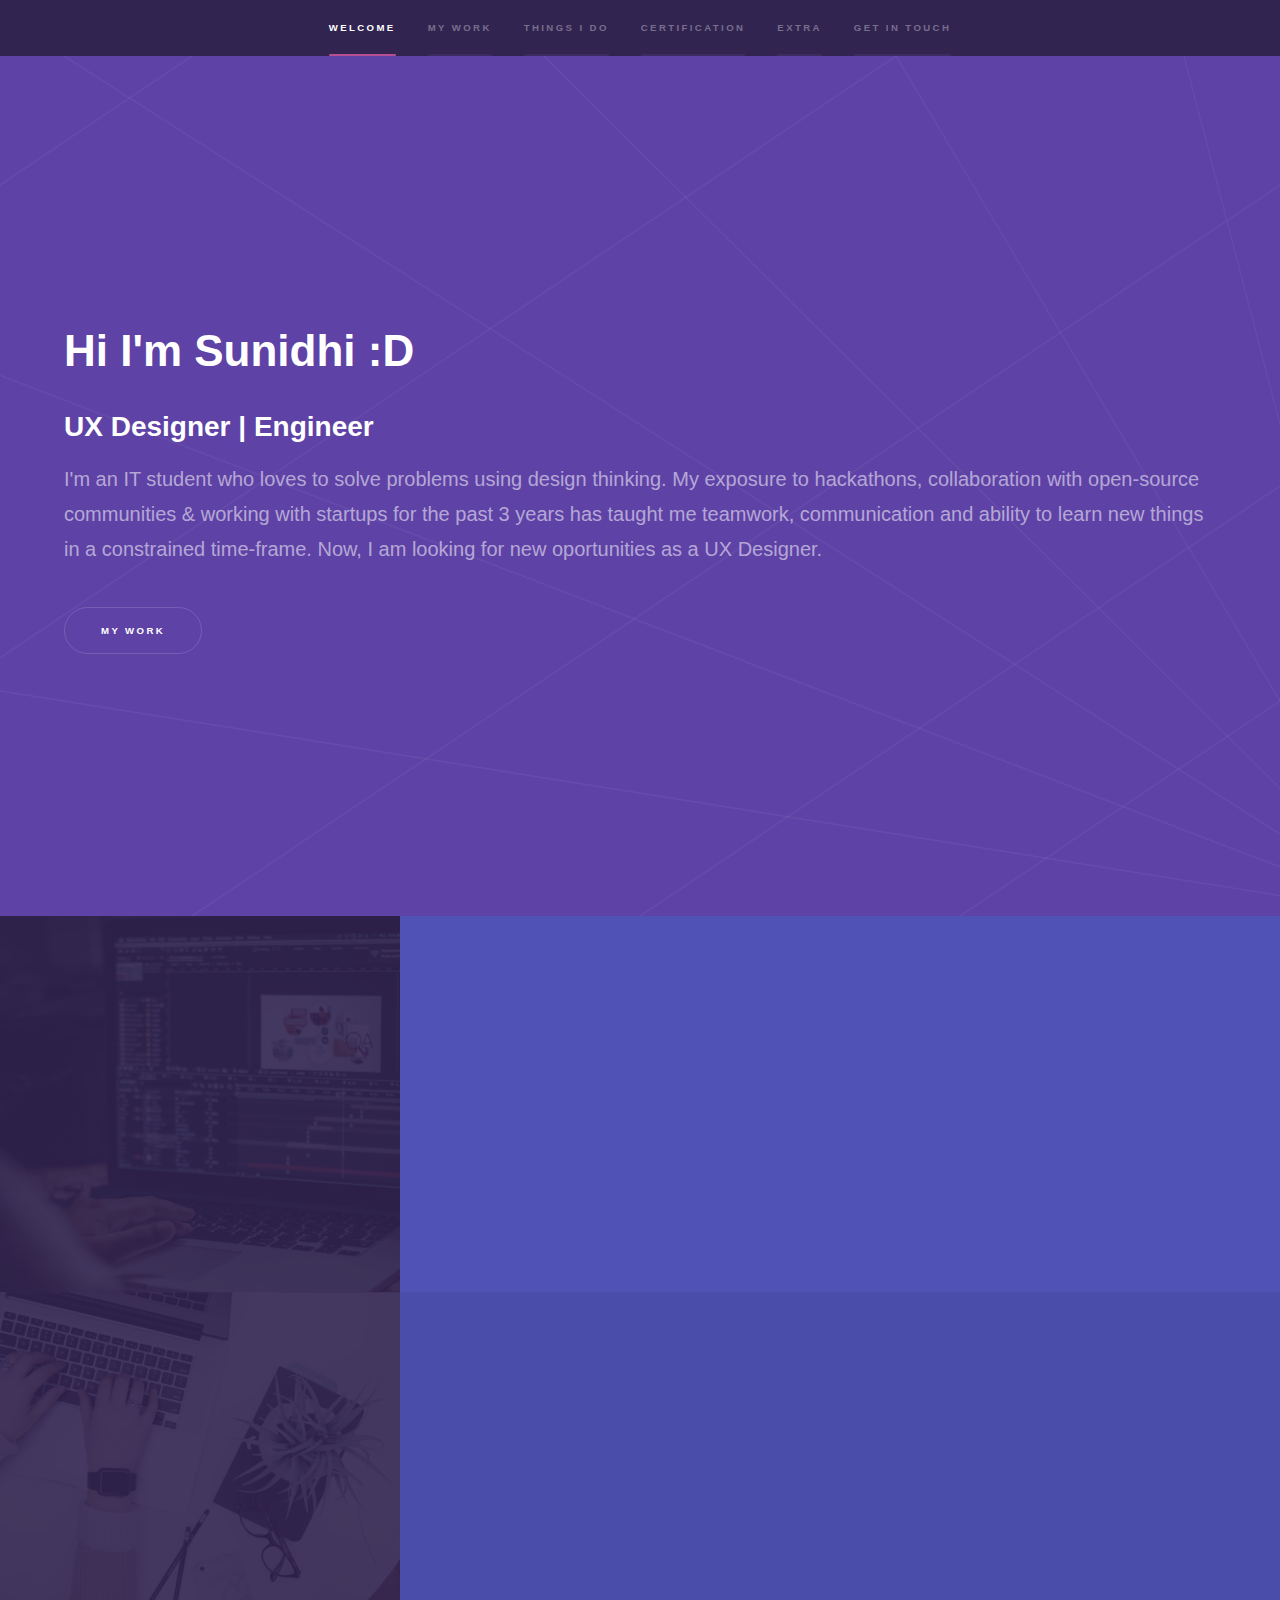
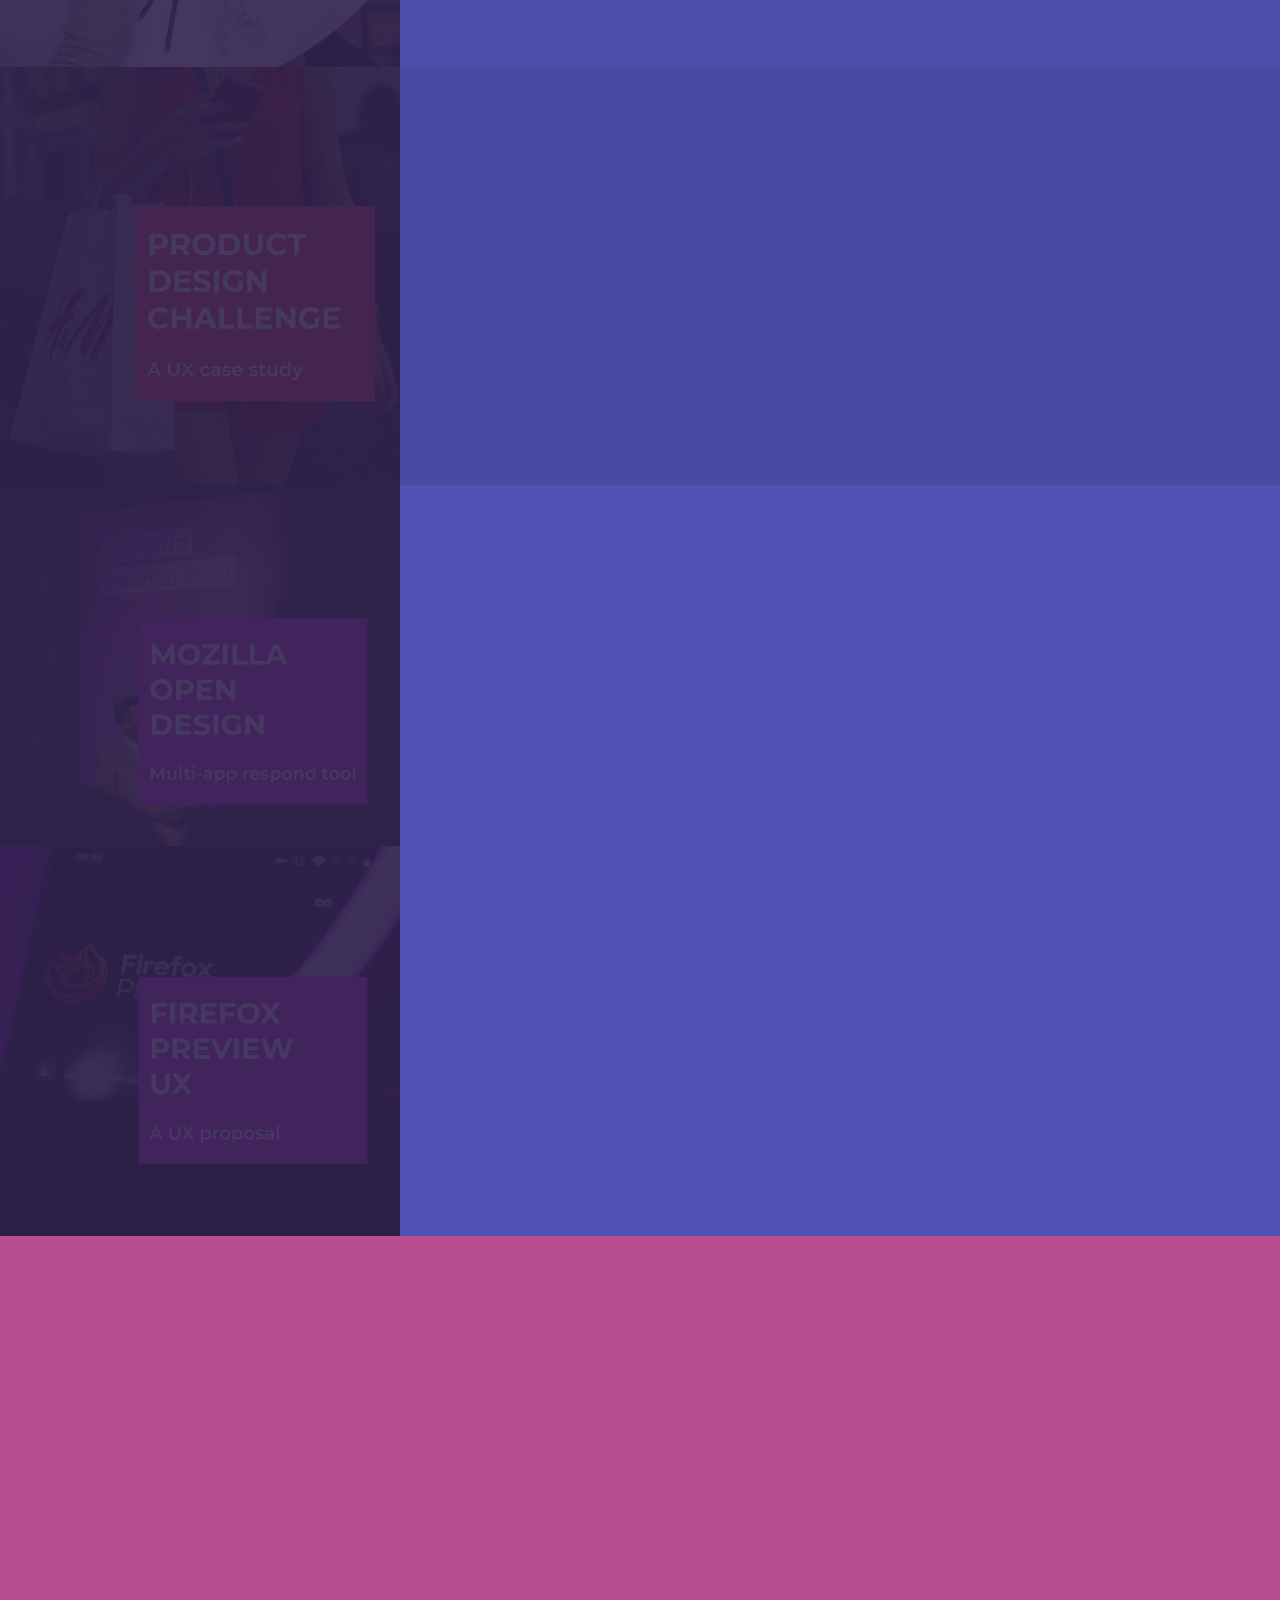
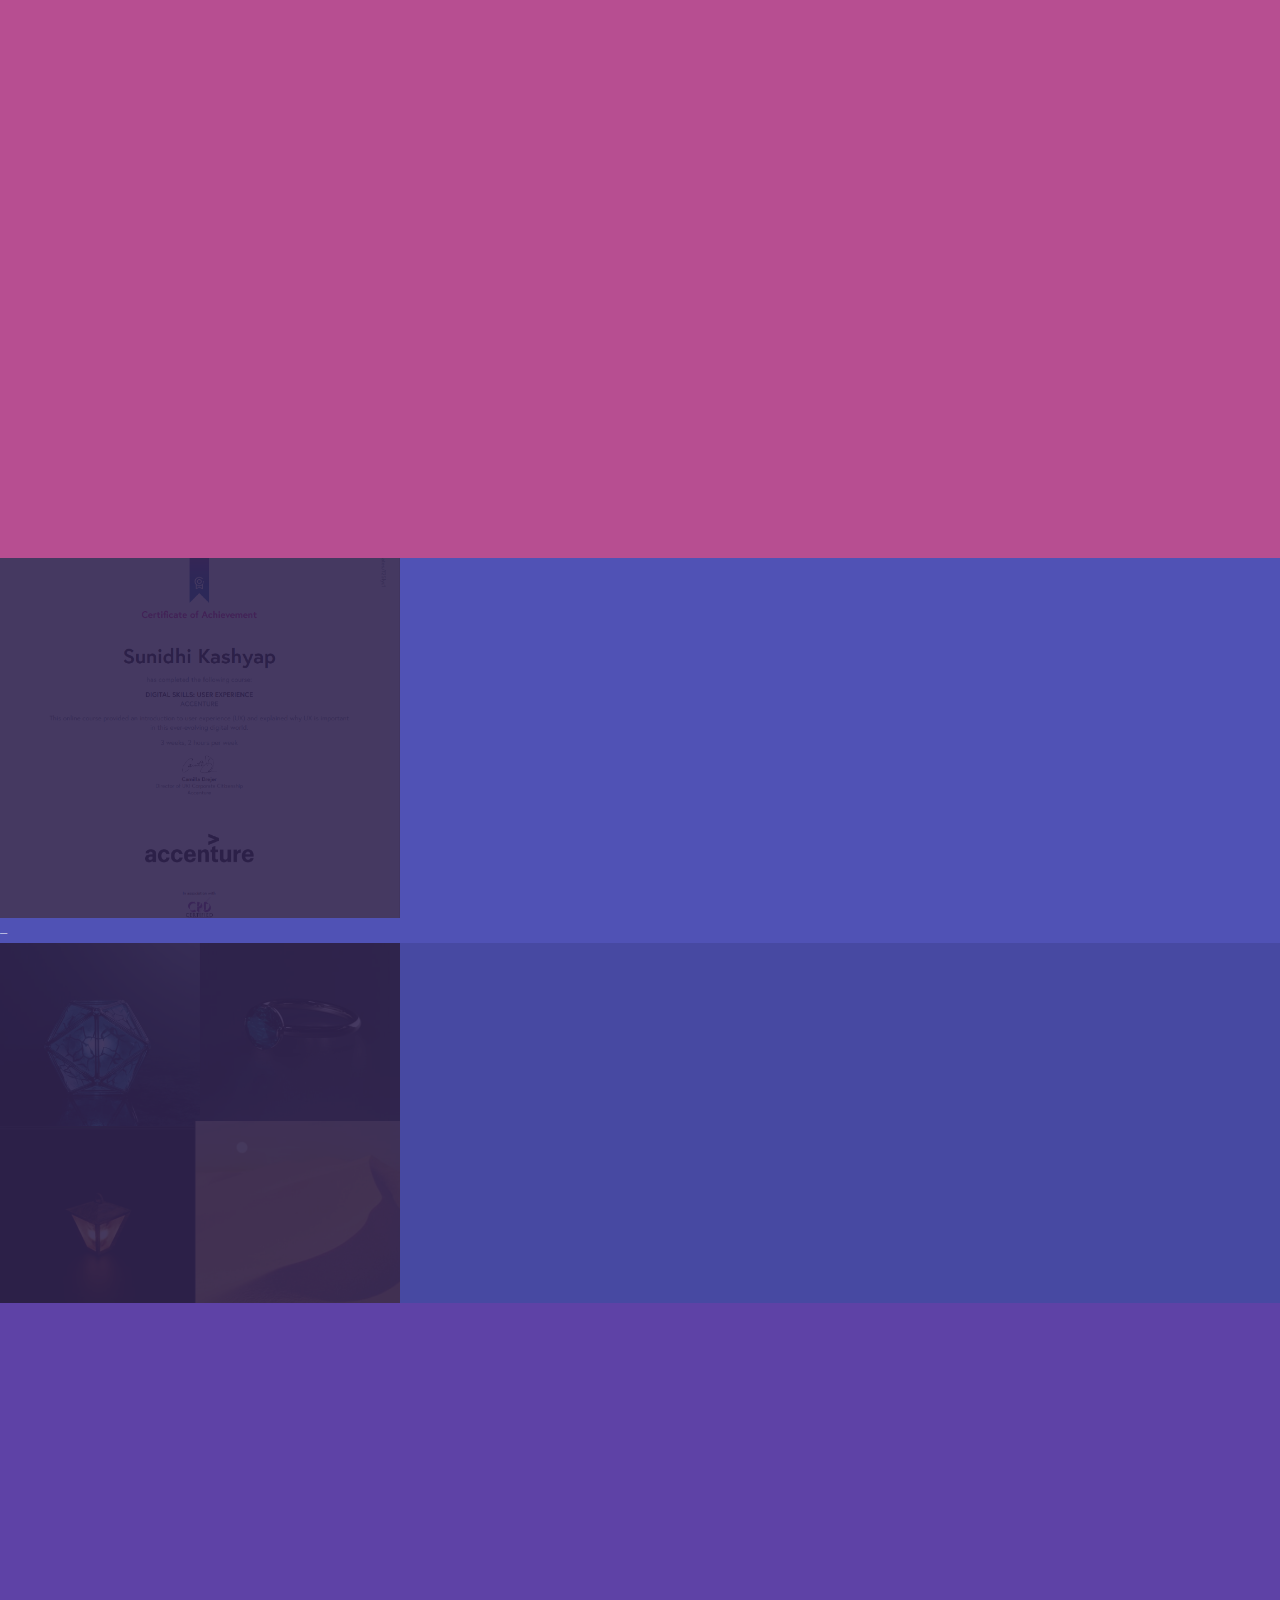
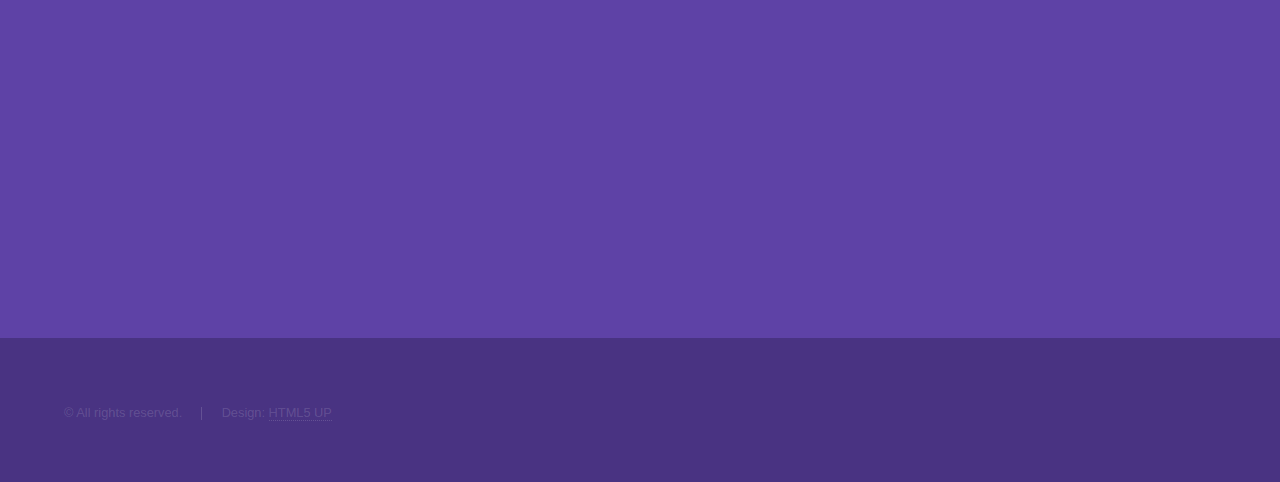
==== index.html @ b0cffba7 "Update index.html" ====
<!DOCTYPE HTML>
<!--
	Hyperspace by HTML5 UP
	html5up.net | @ajlkn
	Free for personal and commercial use under the CCA 3.0 license (html5up.net/license)
-->
<html>
	<head>
		<title>Sunidhi's Portfolio</title>
		<meta charset="utf-8" />
		<meta name="viewport" content="width=device-width, initial-scale=1, user-scalable=no" />
		<link rel="stylesheet" href="assets/css/main.css" />
		<noscript><link rel="stylesheet" href="assets/css/noscript.css" /></noscript>
	</head>
	<body class="is-preload">

		<!-- Sidebar -->
			<section id="sidebar">
				<div class="inner">
					<nav>
						<ul>
							<li><a href="#intro">Welcome</a></li>
							<li><a href="#one">MY Work</a></li>
							<li><a href="#two">Things I do</a></li>
							<li><a href="#four">Certification</a></li>
							<li><a href="#ex">Extra</a></li>
							<li><a href="#three">Get in touch</a></li>
							
							

						</ul>
					</nav>
				</div>
			</section>

		<!-- Wrapper -->
			<div id="wrapper">

				<!-- Intro -->
					<section id="intro" class="wrapper style1 fullscreen fade-up">
						<div class="inner">
							<h1>Hi I'm Sunidhi :D</h1>
							<h2>UX Designer | Engineer</h2>
							<p>I'm an IT student who loves to solve problems using design thinking. 
								My exposure to hackathons, collaboration with open-source communities & working with startups for the past 3 years has taught me teamwork, 
								communication and ability to learn new things in a constrained time-frame. Now, 
								I am looking for new oportunities as a UX Designer.</p>
							<ul class="actions">
								<li><a href="#one" class="button scrolly">MY WORK</a></li>
							</ul>
						</div>
					</section>

				<!-- One -->
					
					<section id="one" class="wrapper style2 spotlights">
						<section>
							
							<a  class="image"><img src="images/pic08.jpg" alt="" data-position="center center" /></a>
							<div class="content">
								<div class="inner">
									<h2>Building micro-interactions & animations at OYO</h2>
									<p>A documentation of how we planned & implemented the entire product's micro-interactions & animations. This included conducting competitive benchmarking, defying guidelines, understanding tech-constraints and working closely with the tech & the stakeholders for the implementation.</p>
									<ul class="actions">
										<li><a href="https://medium.com/@sunidhi.kashyap1/how-we-enhanced-oyos-product-experience-via-micro-interactions-transitions-1bfa91a77333" class="button">Learn more</a></li>
									</ul>
								</div>
							</div>
						</section>
						<section>
							
							<a  class="image"><img src="images/pic07.jpg" alt="" data-position="center center" /></a>
							<div class="content">
								<div class="inner">
									<h2>Summing up the work I did at OYO</h2>
									<p>I‘ve been with OYO since September of ’21. I had quite an experience working here and I’m going to tell you all about it. I joined the team while it was in a state of a total renewal. They had just started building an entire design system. I worked on project on both Consumer side & the Merchant side working on Micro-interactions , animations, usability testing & research.</p>
									<ul class="actions">
										<li><a href="https://medium.com/oyo-product-design/design-internship-story-a-trip-to-the-land-of-oyopia-8658cc3681b7" target="_blank" class="button">Learn more</a></li>
									</ul>
								</div>
							</div>
						</section>
						<section>
							
							<a  class="image"><img src="images/pic01.jpg" alt="" data-position="center center" /></a>
							<div class="content">
								<div class="inner">
									<h2>UX Case Study: To reduce the environmental effect of fast-fashion.</h2>
									<p>For this UX case study I was inspired by one of the prompts from Productdesign.tips’s, focusing on reduction of bad environmental effects occurring via shopping(especially from online cloth shopping and fast-fashion). This is a personal project and is not associated with H&M in any way.</p>
									<ul class="actions">
										<li><a href="https://sunidhikashyap-sk.medium.com/ux-case-study-to-reduce-the-environmental-effect-of-fast-fashion-ddb2469e4f93" target="_blank" class="button">Learn more</a></li>
									</ul>
								</div>
							</div>
						</section>
						<section>
							<a  class="image"><img src="images/pic02.jpg" alt="" data-position="top center" /></a>
							<div class="content">
								<div class="inner">
									<h2>Open-Source contribution (Task): To design an Experience Flow for a multi-app respond tool</h2>
									<p>An open UX challange intrigued me. I created Experience flow diagrams, Sketch works and Wireframes to propose a solution.</p>
									<ul class="actions">
										<li><a href="https://github.com/mozilla/OpenDesign/issues/255#issuecomment-621925426" target="_blank" class="button">Learn more</a></li>
									</ul>
								</div>
							</div>
						</section>
						<section>
							<a  class="image"><img src="images/pic03.jpg" alt="" data-position="25% 25%" /></a>
							<div class="content">
								<div class="inner">
									<h2>Open-Source contribution to Mozilla Firefox Preview app</h2>
									<p>I spent the summer of 2020 working on open-source contributions through design. I found some bugs and made a proposal for the app. I summed up my work here, it contains the links to all my contributions.</p>
									<ul class="actions">
										<li><a href="https://github.com/mozilla-mobile/outreachy-UX-2020/issues/111" target="_blank" class="button">Learn more</a></li>
									</ul>
								</div>
							</div>
						</section>
					</section>

				<!-- Two -->
					<section id="two" class="wrapper style3 fade-up">
						<div class="inner">
							<h2>Things I Do</h2>
							<p>I am the kind who is forever in a quest of learning something new & exciting. Here's a few skills I taught myself in order to become a better UX Designer.</p>
							<div class="features">
								<section>
									<span class="icon solid major fa-search"></span>
									<h3>User-Research</h3>
									<p>This is what I enjoy the most in a UX process. I love hours of reading on a problem statement with a cup of coffee.</p>
								</section>
								<section>
									<span class="icon solid major fa-chalkboard"></span>
									<h3>Storyboarding</h3>
									<p>I love art as a hobby & visualising a journey through storyborading is another thing I enjoy.</p>
								</section>
								<section>
									<span class="icon solid major fa-mobile-alt"></span>
									<h3>Wireframing & Prototyping</h3>
									<p>Wireframing and MULTIPLE iterations? Bring it on!</p>
								</section>
								<section>
									<span class="icon solid major fa-hands-helping"></span>
									<h3>Collaboration & Communication</h3>
									<p>Working with open-source communities such as Mozilla & Fedora has helped me enhance these skills on a professional level.</p>
								</section>
								<section>
									<span class="icon solid major fa-chart-bar"></span>
									<h3>Analytics</h3>
									<p>Data analytics might feel a drag for a sem-project, but it gets interesting when you commit to a problem statement, right?</p>
								</section>
								<section>
									<span class="icon solid major fa-code"></span>
									<h3>Coding</h3>
									<p>I don't mind typing lines of code as the situation demands.</p>
								</section>
							</div>
							<ul class="actions">
								
							</ul>
						</div>
					</section>

					<section id="four" class="wrapper style2 spotlights">
						
						<section>
							
							<a  class="image"><img src="images/ss.png" alt="" data-position="center center" /></a>
							<div class="content">
								<div class="inner">
									<h2>UX Certification by Accenture</h2>
									<p>After being self-taught designer for a long time, I decided to take a course and earn a certification, while testing & enhansing my knowledge.</p>
									
								</div>
							</div>
						</section>

					<h5>_</h5>	

					<section id="ex" class="wrapper style2 spotlights">

						
						
						<section>
								
							<a  class="image"><img src="images/ll.png" alt="" data-position="center center" /></a>
							<div class="content">
								<div class="inner">
									<h2>Hey, I also do 3-D Modelling & art!</h2>
									<p>Do check out my work if you're interested!</p>
									<ul class="actions"> <li><a href="https://sunidhi.artstation.com/" class="button">View</a></li>
									</ul>
								</div>
							</div>
						</section>
					</section>



				<!-- Three -->
					<section id="three" class="wrapper style1 fade-up">
						<div class="inner">
							<h2>Get in touch</h2>
							<p>Contact me for jobs, freelance projects or to recommend me a good manga!</p>
							<div class="split style1">
								<section>
									<form method="post" action="mailto:sunidhikashyap.sk@gmail.com">
										<div class="fields">
											<div class="field half">
												<label for="name">Name</label>
												<input type="text" name="name" id="name" />
											</div>
											<div class="field half">
												<label for="email">Email</label>
												<input type="text" name="email" id="email" />
											</div>
											<div class="field">
												<label for="message">Message</label>
												<textarea name="message" id="message" rows="5"></textarea>
											</div>
										</div>
										<ul class="actions">
											<li><a href="" class="button submit">Send Message</a></li>
										</ul>
									</form>
								</section>
								<section>
									<ul class="contact">
										
										<li>
											<h3>Email</h3>
											<a href="mailto:sunidhikashyap.sk@gmail.com">sunidhikashyap.sk@gmail.com</a>
										</li>
										<li>
											<h3>Phone</h3>
											<span>+91 6264677870</span>
										</li>
										<li>
											<h3>Resume</h3>
											<p><a href="https://drive.google.com/file/d/1Q1g9IcfpnNs3Pxgh30ZEo7EFLbSFERXb/view" target="_blank">Sunidhi-Kashyap</a></p>
										</li>
										<li>
											<h3>Social</h3>
											<ul class="icons">
												
												
												<li><a href="https://www.linkedin.com/in/sunidhi-kashyap-ba1115171/" class="icon brands fa-linkedin" target="_blank"><span class="label">LinkedIn</span></a></li>
												
												<li><a href="https://github.com/sunidhi-kashyap" class="icon brands fa-github" target="_blank"><span class="label">GitHub</span></a></li>
												<li><a href="https://sunidhi.artstation.com/" class="icon brands fa-artstation" target="_blank"><span class="label">Artstation</span></a></li>
											</ul>
										</li>
									</ul>
								</section>
							</div>
						</div>
					</section>

			</div>

		<!-- Footer -->
			<footer id="footer" class="wrapper style1-alt">
				<div class="inner">
					<ul class="menu">
						<li>&copy; All rights reserved.</li><li>Design: <a href="http://html5up.net">HTML5 UP</a></li>
					</ul>
				</div>
			</footer>

		<!-- Scripts -->
			<script src="assets/js/jquery.min.js"></script>
			<script src="assets/js/jquery.scrollex.min.js"></script>
			<script src="assets/js/jquery.scrolly.min.js"></script>
			<script src="assets/js/browser.min.js"></script>
			<script src="assets/js/breakpoints.min.js"></script>
			<script src="assets/js/util.js"></script>
			<script src="assets/js/main.js"></script>

	</body>
</html>
---- assets/css/main.css ----
@import url(fontawesome-all.min.css);

/*
	Hyperspace by HTML5 UP
	html5up.net | @ajlkn
	Free for personal and commercial use under the CCA 3.0 license (html5up.net/license)
*/

html, body, div, span, applet, object,
iframe, h1, h2, h3, h4, h5, h6, p, blockquote,
pre, a, abbr, acronym, address, big, cite,
code, del, dfn, em, img, ins, kbd, q, s, samp,
small, strike, strong, sub, sup, tt, var, b,
u, i, center, dl, dt, dd, ol, ul, li, fieldset,
form, label, legend, table, caption, tbody,
tfoot, thead, tr, th, td, article, aside,
canvas, details, embed, figure, figcaption,
footer, header, hgroup, menu, nav, output, ruby,
section, summary, time, mark, audio, video {
	margin: 0;
	padding: 0;
	border: 0;
	font-size: 100%;
	font: inherit;
	vertical-align: baseline;}

article, aside, details, figcaption, figure,
footer, header, hgroup, menu, nav, section {
	display: block;}

body {
	line-height: 1;
}

ol, ul {
	list-style: none;
}

blockquote, q {
	quotes: none;
}

	blockquote:before, blockquote:after, q:before, q:after {
		content: '';
		content: none;
	}

table {
	border-collapse: collapse;
	border-spacing: 0;
}

body {
	-webkit-text-size-adjust: none;
}

mark {
	background-color: transparent;
	color: inherit;
}

input::-moz-focus-inner {
	border: 0;
	padding: 0;
}

input, select, textarea {
	-moz-appearance: none;
	-webkit-appearance: none;
	-ms-appearance: none;
	appearance: none;
}

/* Basic */

	@-ms-viewport {
		width: device-width;
	}

	body {
		-ms-overflow-style: scrollbar;
	}

	@media screen and (max-width: 480px) {

		html, body {
			min-width: 320px;
		}

	}

	html {
		box-sizing: border-box;
	}

	*, *:before, *:after {
		box-sizing: inherit;
	}

	body {
		background: #312450;
	}

		body.is-preload *, body.is-preload *:before, body.is-preload *:after {
			-moz-animation: none !important;
			-webkit-animation: none !important;
			-ms-animation: none !important;
			animation: none !important;
			-moz-transition: none !important;
			-webkit-transition: none !important;
			-ms-transition: none !important;
			transition: none !important;
		}

/* Type */

	body, input, select, textarea {
		color: rgba(255, 255, 255, 0.55);
		font-family: Arial, Helvetica, sans-serif;
		font-size: 16.5pt;
		font-weight: normal;
		line-height: 1.75;
	}

		@media screen and (max-width: 1680px) {

			body, input, select, textarea {
				font-size: 13pt;
			}

		}

		@media screen and (max-width: 1280px) {

			body, input, select, textarea {
				font-size: 12pt;
			}

		}

		@media screen and (max-width: 360px) {

			body, input, select, textarea {
				font-size: 11pt;
			}

		}

	a {
		-moz-transition: color 0.2s ease, border-bottom-color 0.2s ease;
		-webkit-transition: color 0.2s ease, border-bottom-color 0.2s ease;
		-ms-transition: color 0.2s ease, border-bottom-color 0.2s ease;
		transition: color 0.2s ease, border-bottom-color 0.2s ease;
		border-bottom: dotted 1px rgba(255, 255, 255, 0.35);
		color: inherit;
		text-decoration: none;
	}

		a:hover {
			border-bottom-color: transparent;
			color: #ffffff;
		}

	strong, b {
		color: #ffffff;
		font-weight: bold;
	}

	em, i {
		font-style: italic;
	}

	p {
		margin: 0 0 2em 0;
	}

	h1, h2, h3, h4, h5, h6 {
		color: #ffffff;
		font-weight: bold;
		line-height: 1.5;
		margin: 0 0 0.5em 0;
	}

		h1 a, h2 a, h3 a, h4 a, h5 a, h6 a {
			color: inherit;
			text-decoration: none;
		}

	h1 {
		font-size: 2.75em;
	}

		h1.major {
			margin: 0 0 1.3em 0;
			position: relative;
			padding-bottom: 0.35em;
		}

			h1.major:after {
				background-image: -moz-linear-gradient(to right, #5e42a6, #b74e91);
				background-image: -webkit-linear-gradient(to right, #5e42a6, #b74e91);
				background-image: -ms-linear-gradient(to right, #5e42a6, #b74e91);
				background-image: linear-gradient(to right, #5e42a6, #b74e91);
				-moz-transition: max-width 0.2s ease;
				-webkit-transition: max-width 0.2s ease;
				-ms-transition: max-width 0.2s ease;
				transition: max-width 0.2s ease;
				border-radius: 0.2em;
				bottom: 0;
				content: '';
				height: 0.05em;
				position: absolute;
				right: 0;
				width: 100%;
			}

	h2 {
		font-size: 1.75em;
	}

	h3 {
		font-size: 1.1em;
	}

	h4 {
		font-size: 1em;
	}

	h5 {
		font-size: 0.8em;
	}

	h6 {
		font-size: 0.6em;
	}

	@media screen and (max-width: 736px) {

		h1 {
			font-size: 2em;
		}

		h2 {
			font-size: 1.25em;
		}

		h3 {
			font-size: 1em;
		}

		h4 {
			font-size: 0.8em;
		}

		h5 {
			font-size: 0.6em;
		}

		h6 {
			font-size: 0.6em;
		}

	}

	sub {
		font-size: 0.8em;
		position: relative;
		top: 0.5em;
	}

	sup {
		font-size: 0.8em;
		position: relative;
		top: -0.5em;
	}

	blockquote {
		border-left: solid 4px rgba(255, 255, 255, 0.15);
		font-style: italic;
		margin: 0 0 2em 0;
		padding: 0.5em 0 0.5em 2em;
	}

	code {
		background: rgba(255, 255, 255, 0.05);
		border-radius: 0.25em;
		border: solid 1px rgba(255, 255, 255, 0.15);
		font-family: "Courier New", monospace;
		font-size: 0.9em;
		margin: 0 0.25em;
		padding: 0.25em 0.65em;
	}

	pre {
		-webkit-overflow-scrolling: touch;
		font-family: "Courier New", monospace;
		font-size: 0.9em;
		margin: 0 0 2em 0;
	}

		pre code {
			display: block;
			line-height: 1.75em;
			padding: 1em 1.5em;
			overflow-x: auto;
		}

	hr {
		border: 0;
		border-bottom: solid 1px rgba(255, 255, 255, 0.15);
		margin: 2em 0;
	}

		hr.major {
			margin: 3em 0;
		}

	.align-left {
		text-align: left;
	}

	.align-center {
		text-align: center;
	}

	.align-right {
		text-align: right;
	}

/* Row */

	.row {
		display: flex;
		flex-wrap: wrap;
		box-sizing: border-box;
		align-items: stretch;
	}

		.row > * {
			box-sizing: border-box;
		}

		.row.gtr-uniform > * > :last-child {
			margin-bottom: 0;
		}

		.row.aln-left {
			justify-content: flex-start;
		}

		.row.aln-center {
			justify-content: center;
		}

		.row.aln-right {
			justify-content: flex-end;
		}

		.row.aln-top {
			align-items: flex-start;
		}

		.row.aln-middle {
			align-items: center;
		}

		.row.aln-bottom {
			align-items: flex-end;
		}

		.row > .imp {
			order: -1;
		}

		.row > .col-1 {
			width: 8.33333%;
		}

		.row > .off-1 {
			margin-left: 8.33333%;
		}

		.row > .col-2 {
			width: 16.66667%;
		}

		.row > .off-2 {
			margin-left: 16.66667%;
		}

		.row > .col-3 {
			width: 25%;
		}

		.row > .off-3 {
			margin-left: 25%;
		}

		.row > .col-4 {
			width: 33.33333%;
		}

		.row > .off-4 {
			margin-left: 33.33333%;
		}

		.row > .col-5 {
			width: 41.66667%;
		}

		.row > .off-5 {
			margin-left: 41.66667%;
		}

		.row > .col-6 {
			width: 50%;
		}

		.row > .off-6 {
			margin-left: 50%;
		}

		.row > .col-7 {
			width: 58.33333%;
		}

		.row > .off-7 {
			margin-left: 58.33333%;
		}

		.row > .col-8 {
			width: 66.66667%;
		}

		.row > .off-8 {
			margin-left: 66.66667%;
		}

		.row > .col-9 {
			width: 75%;
		}

		.row > .off-9 {
			margin-left: 75%;
		}

		.row > .col-10 {
			width: 83.33333%;
		}

		.row > .off-10 {
			margin-left: 83.33333%;
		}

		.row > .col-11 {
			width: 91.66667%;
		}

		.row > .off-11 {
			margin-left: 91.66667%;
		}

		.row > .col-12 {
			width: 100%;
		}

		.row > .off-12 {
			margin-left: 100%;
		}

		.row.gtr-0 {
			margin-top: 0;
			margin-left: 0em;
		}

			.row.gtr-0 > * {
				padding: 0 0 0 0em;
			}

			.row.gtr-0.gtr-uniform {
				margin-top: 0em;
			}

				.row.gtr-0.gtr-uniform > * {
					padding-top: 0em;
				}

		.row.gtr-25 {
			margin-top: 0;
			margin-left: -0.375em;
		}

			.row.gtr-25 > * {
				padding: 0 0 0 0.375em;
			}

			.row.gtr-25.gtr-uniform {
				margin-top: -0.375em;
			}

				.row.gtr-25.gtr-uniform > * {
					padding-top: 0.375em;
				}

		.row.gtr-50 {
			margin-top: 0;
			margin-left: -0.75em;
		}

			.row.gtr-50 > * {
				padding: 0 0 0 0.75em;
			}

			.row.gtr-50.gtr-uniform {
				margin-top: -0.75em;
			}

				.row.gtr-50.gtr-uniform > * {
					padding-top: 0.75em;
				}

		.row {
			margin-top: 0;
			margin-left: -1.5em;
		}

			.row > * {
				padding: 0 0 0 1.5em;
			}

			.row.gtr-uniform {
				margin-top: -1.5em;
			}

				.row.gtr-uniform > * {
					padding-top: 1.5em;
				}

		.row.gtr-150 {
			margin-top: 0;
			margin-left: -2.25em;
		}

			.row.gtr-150 > * {
				padding: 0 0 0 2.25em;
			}

			.row.gtr-150.gtr-uniform {
				margin-top: -2.25em;
			}

				.row.gtr-150.gtr-uniform > * {
					padding-top: 2.25em;
				}

		.row.gtr-200 {
			margin-top: 0;
			margin-left: -3em;
		}

			.row.gtr-200 > * {
				padding: 0 0 0 3em;
			}

			.row.gtr-200.gtr-uniform {
				margin-top: -3em;
			}

				.row.gtr-200.gtr-uniform > * {
					padding-top: 3em;
				}

		@media screen and (max-width: 1680px) {

			.row {
				display: flex;
				flex-wrap: wrap;
				box-sizing: border-box;
				align-items: stretch;
			}

				.row > * {
					box-sizing: border-box;
				}

				.row.gtr-uniform > * > :last-child {
					margin-bottom: 0;
				}

				.row.aln-left {
					justify-content: flex-start;
				}

				.row.aln-center {
					justify-content: center;
				}

				.row.aln-right {
					justify-content: flex-end;
				}

				.row.aln-top {
					align-items: flex-start;
				}

				.row.aln-middle {
					align-items: center;
				}

				.row.aln-bottom {
					align-items: flex-end;
				}

				.row > .imp-xlarge {
					order: -1;
				}

				.row > .col-1-xlarge {
					width: 8.33333%;
				}

				.row > .off-1-xlarge {
					margin-left: 8.33333%;
				}

				.row > .col-2-xlarge {
					width: 16.66667%;
				}

				.row > .off-2-xlarge {
					margin-left: 16.66667%;
				}

				.row > .col-3-xlarge {
					width: 25%;
				}

				.row > .off-3-xlarge {
					margin-left: 25%;
				}

				.row > .col-4-xlarge {
					width: 33.33333%;
				}

				.row > .off-4-xlarge {
					margin-left: 33.33333%;
				}

				.row > .col-5-xlarge {
					width: 41.66667%;
				}

				.row > .off-5-xlarge {
					margin-left: 41.66667%;
				}

				.row > .col-6-xlarge {
					width: 50%;
				}

				.row > .off-6-xlarge {
					margin-left: 50%;
				}

				.row > .col-7-xlarge {
					width: 58.33333%;
				}

				.row > .off-7-xlarge {
					margin-left: 58.33333%;
				}

				.row > .col-8-xlarge {
					width: 66.66667%;
				}

				.row > .off-8-xlarge {
					margin-left: 66.66667%;
				}

				.row > .col-9-xlarge {
					width: 75%;
				}

				.row > .off-9-xlarge {
					margin-left: 75%;
				}

				.row > .col-10-xlarge {
					width: 83.33333%;
				}

				.row > .off-10-xlarge {
					margin-left: 83.33333%;
				}

				.row > .col-11-xlarge {
					width: 91.66667%;
				}

				.row > .off-11-xlarge {
					margin-left: 91.66667%;
				}

				.row > .col-12-xlarge {
					width: 100%;
				}

				.row > .off-12-xlarge {
					margin-left: 100%;
				}

				.row.gtr-0 {
					margin-top: 0;
					margin-left: 0em;
				}

					.row.gtr-0 > * {
						padding: 0 0 0 0em;
					}

					.row.gtr-0.gtr-uniform {
						margin-top: 0em;
					}

						.row.gtr-0.gtr-uniform > * {
							padding-top: 0em;
						}

				.row.gtr-25 {
					margin-top: 0;
					margin-left: -0.375em;
				}

					.row.gtr-25 > * {
						padding: 0 0 0 0.375em;
					}

					.row.gtr-25.gtr-uniform {
						margin-top: -0.375em;
					}

						.row.gtr-25.gtr-uniform > * {
							padding-top: 0.375em;
						}

				.row.gtr-50 {
					margin-top: 0;
					margin-left: -0.75em;
				}

					.row.gtr-50 > * {
						padding: 0 0 0 0.75em;
					}

					.row.gtr-50.gtr-uniform {
						margin-top: -0.75em;
					}

						.row.gtr-50.gtr-uniform > * {
							padding-top: 0.75em;
						}

				.row {
					margin-top: 0;
					margin-left: -1.5em;
				}

					.row > * {
						padding: 0 0 0 1.5em;
					}

					.row.gtr-uniform {
						margin-top: -1.5em;
					}

						.row.gtr-uniform > * {
							padding-top: 1.5em;
						}

				.row.gtr-150 {
					margin-top: 0;
					margin-left: -2.25em;
				}

					.row.gtr-150 > * {
						padding: 0 0 0 2.25em;
					}

					.row.gtr-150.gtr-uniform {
						margin-top: -2.25em;
					}

						.row.gtr-150.gtr-uniform > * {
							padding-top: 2.25em;
						}

				.row.gtr-200 {
					margin-top: 0;
					margin-left: -3em;
				}

					.row.gtr-200 > * {
						padding: 0 0 0 3em;
					}

					.row.gtr-200.gtr-uniform {
						margin-top: -3em;
					}

						.row.gtr-200.gtr-uniform > * {
							padding-top: 3em;
						}

		}

		@media screen and (max-width: 1280px) {

			.row {
				display: flex;
				flex-wrap: wrap;
				box-sizing: border-box;
				align-items: stretch;
			}

				.row > * {
					box-sizing: border-box;
				}

				.row.gtr-uniform > * > :last-child {
					margin-bottom: 0;
				}

				.row.aln-left {
					justify-content: flex-start;
				}

				.row.aln-center {
					justify-content: center;
				}

				.row.aln-right {
					justify-content: flex-end;
				}

				.row.aln-top {
					align-items: flex-start;
				}

				.row.aln-middle {
					align-items: center;
				}

				.row.aln-bottom {
					align-items: flex-end;
				}

				.row > .imp-large {
					order: -1;
				}

				.row > .col-1-large {
					width: 8.33333%;
				}

				.row > .off-1-large {
					margin-left: 8.33333%;
				}

				.row > .col-2-large {
					width: 16.66667%;
				}

				.row > .off-2-large {
					margin-left: 16.66667%;
				}

				.row > .col-3-large {
					width: 25%;
				}

				.row > .off-3-large {
					margin-left: 25%;
				}

				.row > .col-4-large {
					width: 33.33333%;
				}

				.row > .off-4-large {
					margin-left: 33.33333%;
				}

				.row > .col-5-large {
					width: 41.66667%;
				}

				.row > .off-5-large {
					margin-left: 41.66667%;
				}

				.row > .col-6-large {
					width: 50%;
				}

				.row > .off-6-large {
					margin-left: 50%;
				}

				.row > .col-7-large {
					width: 58.33333%;
				}

				.row > .off-7-large {
					margin-left: 58.33333%;
				}

				.row > .col-8-large {
					width: 66.66667%;
				}

				.row > .off-8-large {
					margin-left: 66.66667%;
				}

				.row > .col-9-large {
					width: 75%;
				}

				.row > .off-9-large {
					margin-left: 75%;
				}

				.row > .col-10-large {
					width: 83.33333%;
				}

				.row > .off-10-large {
					margin-left: 83.33333%;
				}

				.row > .col-11-large {
					width: 91.66667%;
				}

				.row > .off-11-large {
					margin-left: 91.66667%;
				}

				.row > .col-12-large {
					width: 100%;
				}

				.row > .off-12-large {
					margin-left: 100%;
				}

				.row.gtr-0 {
					margin-top: 0;
					margin-left: 0em;
				}

					.row.gtr-0 > * {
						padding: 0 0 0 0em;
					}

					.row.gtr-0.gtr-uniform {
						margin-top: 0em;
					}

						.row.gtr-0.gtr-uniform > * {
							padding-top: 0em;
						}

				.row.gtr-25 {
					margin-top: 0;
					margin-left: -0.375em;
				}

					.row.gtr-25 > * {
						padding: 0 0 0 0.375em;
					}

					.row.gtr-25.gtr-uniform {
						margin-top: -0.375em;
					}

						.row.gtr-25.gtr-uniform > * {
							padding-top: 0.375em;
						}

				.row.gtr-50 {
					margin-top: 0;
					margin-left: -0.75em;
				}

					.row.gtr-50 > * {
						padding: 0 0 0 0.75em;
					}

					.row.gtr-50.gtr-uniform {
						margin-top: -0.75em;
					}

						.row.gtr-50.gtr-uniform > * {
							padding-top: 0.75em;
						}

				.row {
					margin-top: 0;
					margin-left: -1.5em;
				}

					.row > * {
						padding: 0 0 0 1.5em;
					}

					.row.gtr-uniform {
						margin-top: -1.5em;
					}

						.row.gtr-uniform > * {
							padding-top: 1.5em;
						}

				.row.gtr-150 {
					margin-top: 0;
					margin-left: -2.25em;
				}

					.row.gtr-150 > * {
						padding: 0 0 0 2.25em;
					}

					.row.gtr-150.gtr-uniform {
						margin-top: -2.25em;
					}

						.row.gtr-150.gtr-uniform > * {
							padding-top: 2.25em;
						}

				.row.gtr-200 {
					margin-top: 0;
					margin-left: -3em;
				}

					.row.gtr-200 > * {
						padding: 0 0 0 3em;
					}

					.row.gtr-200.gtr-uniform {
						margin-top: -3em;
					}

						.row.gtr-200.gtr-uniform > * {
							padding-top: 3em;
						}

		}

		@media screen and (max-width: 980px) {

			.row {
				display: flex;
				flex-wrap: wrap;
				box-sizing: border-box;
				align-items: stretch;
			}

				.row > * {
					box-sizing: border-box;
				}

				.row.gtr-uniform > * > :last-child {
					margin-bottom: 0;
				}

				.row.aln-left {
					justify-content: flex-start;
				}

				.row.aln-center {
					justify-content: center;
				}

				.row.aln-right {
					justify-content: flex-end;
				}

				.row.aln-top {
					align-items: flex-start;
				}

				.row.aln-middle {
					align-items: center;
				}

				.row.aln-bottom {
					align-items: flex-end;
				}

				.row > .imp-medium {
					order: -1;
				}

				.row > .col-1-medium {
					width: 8.33333%;
				}

				.row > .off-1-medium {
					margin-left: 8.33333%;
				}

				.row > .col-2-medium {
					width: 16.66667%;
				}

				.row > .off-2-medium {
					margin-left: 16.66667%;
				}

				.row > .col-3-medium {
					width: 25%;
				}

				.row > .off-3-medium {
					margin-left: 25%;
				}

				.row > .col-4-medium {
					width: 33.33333%;
				}

				.row > .off-4-medium {
					margin-left: 33.33333%;
				}

				.row > .col-5-medium {
					width: 41.66667%;
				}

				.row > .off-5-medium {
					margin-left: 41.66667%;
				}

				.row > .col-6-medium {
					width: 50%;
				}

				.row > .off-6-medium {
					margin-left: 50%;
				}

				.row > .col-7-medium {
					width: 58.33333%;
				}

				.row > .off-7-medium {
					margin-left: 58.33333%;
				}

				.row > .col-8-medium {
					width: 66.66667%;
				}

				.row > .off-8-medium {
					margin-left: 66.66667%;
				}

				.row > .col-9-medium {
					width: 75%;
				}

				.row > .off-9-medium {
					margin-left: 75%;
				}

				.row > .col-10-medium {
					width: 83.33333%;
				}

				.row > .off-10-medium {
					margin-left: 83.33333%;
				}

				.row > .col-11-medium {
					width: 91.66667%;
				}

				.row > .off-11-medium {
					margin-left: 91.66667%;
				}

				.row > .col-12-medium {
					width: 100%;
				}

				.row > .off-12-medium {
					margin-left: 100%;
				}

				.row.gtr-0 {
					margin-top: 0;
					margin-left: 0em;
				}

					.row.gtr-0 > * {
						padding: 0 0 0 0em;
					}

					.row.gtr-0.gtr-uniform {
						margin-top: 0em;
					}

						.row.gtr-0.gtr-uniform > * {
							padding-top: 0em;
						}

				.row.gtr-25 {
					margin-top: 0;
					margin-left: -0.375em;
				}

					.row.gtr-25 > * {
						padding: 0 0 0 0.375em;
					}

					.row.gtr-25.gtr-uniform {
						margin-top: -0.375em;
					}

						.row.gtr-25.gtr-uniform > * {
							padding-top: 0.375em;
						}

				.row.gtr-50 {
					margin-top: 0;
					margin-left: -0.75em;
				}

					.row.gtr-50 > * {
						padding: 0 0 0 0.75em;
					}

					.row.gtr-50.gtr-uniform {
						margin-top: -0.75em;
					}

						.row.gtr-50.gtr-uniform > * {
							padding-top: 0.75em;
						}

				.row {
					margin-top: 0;
					margin-left: -1.5em;
				}

					.row > * {
						padding: 0 0 0 1.5em;
					}

					.row.gtr-uniform {
						margin-top: -1.5em;
					}

						.row.gtr-uniform > * {
							padding-top: 1.5em;
						}

				.row.gtr-150 {
					margin-top: 0;
					margin-left: -2.25em;
				}

					.row.gtr-150 > * {
						padding: 0 0 0 2.25em;
					}

					.row.gtr-150.gtr-uniform {
						margin-top: -2.25em;
					}

						.row.gtr-150.gtr-uniform > * {
							padding-top: 2.25em;
						}

				.row.gtr-200 {
					margin-top: 0;
					margin-left: -3em;
				}

					.row.gtr-200 > * {
						padding: 0 0 0 3em;
					}

					.row.gtr-200.gtr-uniform {
						margin-top: -3em;
					}

						.row.gtr-200.gtr-uniform > * {
							padding-top: 3em;
						}

		}

		@media screen and (max-width: 736px) {

			.row {
				display: flex;
				flex-wrap: wrap;
				box-sizing: border-box;
				align-items: stretch;
			}

				.row > * {
					box-sizing: border-box;
				}

				.row.gtr-uniform > * > :last-child {
					margin-bottom: 0;
				}

				.row.aln-left {
					justify-content: flex-start;
				}

				.row.aln-center {
					justify-content: center;
				}

				.row.aln-right {
					justify-content: flex-end;
				}

				.row.aln-top {
					align-items: flex-start;
				}

				.row.aln-middle {
					align-items: center;
				}

				.row.aln-bottom {
					align-items: flex-end;
				}

				.row > .imp-small {
					order: -1;
				}

				.row > .col-1-small {
					width: 8.33333%;
				}

				.row > .off-1-small {
					margin-left: 8.33333%;
				}

				.row > .col-2-small {
					width: 16.66667%;
				}

				.row > .off-2-small {
					margin-left: 16.66667%;
				}

				.row > .col-3-small {
					width: 25%;
				}

				.row > .off-3-small {
					margin-left: 25%;
				}

				.row > .col-4-small {
					width: 33.33333%;
				}

				.row > .off-4-small {
					margin-left: 33.33333%;
				}

				.row > .col-5-small {
					width: 41.66667%;
				}

				.row > .off-5-small {
					margin-left: 41.66667%;
				}

				.row > .col-6-small {
					width: 50%;
				}

				.row > .off-6-small {
					margin-left: 50%;
				}

				.row > .col-7-small {
					width: 58.33333%;
				}

				.row > .off-7-small {
					margin-left: 58.33333%;
				}

				.row > .col-8-small {
					width: 66.66667%;
				}

				.row > .off-8-small {
					margin-left: 66.66667%;
				}

				.row > .col-9-small {
					width: 75%;
				}

				.row > .off-9-small {
					margin-left: 75%;
				}

				.row > .col-10-small {
					width: 83.33333%;
				}

				.row > .off-10-small {
					margin-left: 83.33333%;
				}

				.row > .col-11-small {
					width: 91.66667%;
				}

				.row > .off-11-small {
					margin-left: 91.66667%;
				}

				.row > .col-12-small {
					width: 100%;
				}

				.row > .off-12-small {
					margin-left: 100%;
				}

				.row.gtr-0 {
					margin-top: 0;
					margin-left: 0em;
				}

					.row.gtr-0 > * {
						padding: 0 0 0 0em;
					}

					.row.gtr-0.gtr-uniform {
						margin-top: 0em;
					}

						.row.gtr-0.gtr-uniform > * {
							padding-top: 0em;
						}

				.row.gtr-25 {
					margin-top: 0;
					margin-left: -0.375em;
				}

					.row.gtr-25 > * {
						padding: 0 0 0 0.375em;
					}

					.row.gtr-25.gtr-uniform {
						margin-top: -0.375em;
					}

						.row.gtr-25.gtr-uniform > * {
							padding-top: 0.375em;
						}

				.row.gtr-50 {
					margin-top: 0;
					margin-left: -0.75em;
				}

					.row.gtr-50 > * {
						padding: 0 0 0 0.75em;
					}

					.row.gtr-50.gtr-uniform {
						margin-top: -0.75em;
					}

						.row.gtr-50.gtr-uniform > * {
							padding-top: 0.75em;
						}

				.row {
					margin-top: 0;
					margin-left: -1.5em;
				}

					.row > * {
						padding: 0 0 0 1.5em;
					}

					.row.gtr-uniform {
						margin-top: -1.5em;
					}

						.row.gtr-uniform > * {
							padding-top: 1.5em;
						}

				.row.gtr-150 {
					margin-top: 0;
					margin-left: -2.25em;
				}

					.row.gtr-150 > * {
						padding: 0 0 0 2.25em;
					}

					.row.gtr-150.gtr-uniform {
						margin-top: -2.25em;
					}

						.row.gtr-150.gtr-uniform > * {
							padding-top: 2.25em;
						}

				.row.gtr-200 {
					margin-top: 0;
					margin-left: -3em;
				}

					.row.gtr-200 > * {
						padding: 0 0 0 3em;
					}

					.row.gtr-200.gtr-uniform {
						margin-top: -3em;
					}

						.row.gtr-200.gtr-uniform > * {
							padding-top: 3em;
						}

		}

		@media screen and (max-width: 480px) {

			.row {
				display: flex;
				flex-wrap: wrap;
				box-sizing: border-box;
				align-items: stretch;
			}

				.row > * {
					box-sizing: border-box;
				}

				.row.gtr-uniform > * > :last-child {
					margin-bottom: 0;
				}

				.row.aln-left {
					justify-content: flex-start;
				}

				.row.aln-center {
					justify-content: center;
				}

				.row.aln-right {
					justify-content: flex-end;
				}

				.row.aln-top {
					align-items: flex-start;
				}

				.row.aln-middle {
					align-items: center;
				}

				.row.aln-bottom {
					align-items: flex-end;
				}

				.row > .imp-xsmall {
					order: -1;
				}

				.row > .col-1-xsmall {
					width: 8.33333%;
				}

				.row > .off-1-xsmall {
					margin-left: 8.33333%;
				}

				.row > .col-2-xsmall {
					width: 16.66667%;
				}

				.row > .off-2-xsmall {
					margin-left: 16.66667%;
				}

				.row > .col-3-xsmall {
					width: 25%;
				}

				.row > .off-3-xsmall {
					margin-left: 25%;
				}

				.row > .col-4-xsmall {
					width: 33.33333%;
				}

				.row > .off-4-xsmall {
					margin-left: 33.33333%;
				}

				.row > .col-5-xsmall {
					width: 41.66667%;
				}

				.row > .off-5-xsmall {
					margin-left: 41.66667%;
				}

				.row > .col-6-xsmall {
					width: 50%;
				}

				.row > .off-6-xsmall {
					margin-left: 50%;
				}

				.row > .col-7-xsmall {
					width: 58.33333%;
				}

				.row > .off-7-xsmall {
					margin-left: 58.33333%;
				}

				.row > .col-8-xsmall {
					width: 66.66667%;
				}

				.row > .off-8-xsmall {
					margin-left: 66.66667%;
				}

				.row > .col-9-xsmall {
					width: 75%;
				}

				.row > .off-9-xsmall {
					margin-left: 75%;
				}

				.row > .col-10-xsmall {
					width: 83.33333%;
				}

				.row > .off-10-xsmall {
					margin-left: 83.33333%;
				}

				.row > .col-11-xsmall {
					width: 91.66667%;
				}

				.row > .off-11-xsmall {
					margin-left: 91.66667%;
				}

				.row > .col-12-xsmall {
					width: 100%;
				}

				.row > .off-12-xsmall {
					margin-left: 100%;
				}

				.row.gtr-0 {
					margin-top: 0;
					margin-left: 0em;
				}

					.row.gtr-0 > * {
						padding: 0 0 0 0em;
					}

					.row.gtr-0.gtr-uniform {
						margin-top: 0em;
					}

						.row.gtr-0.gtr-uniform > * {
							padding-top: 0em;
						}

				.row.gtr-25 {
					margin-top: 0;
					margin-left: -0.375em;
				}

					.row.gtr-25 > * {
						padding: 0 0 0 0.375em;
					}

					.row.gtr-25.gtr-uniform {
						margin-top: -0.375em;
					}

						.row.gtr-25.gtr-uniform > * {
							padding-top: 0.375em;
						}

				.row.gtr-50 {
					margin-top: 0;
					margin-left: -0.75em;
				}

					.row.gtr-50 > * {
						padding: 0 0 0 0.75em;
					}

					.row.gtr-50.gtr-uniform {
						margin-top: -0.75em;
					}

						.row.gtr-50.gtr-uniform > * {
							padding-top: 0.75em;
						}

				.row {
					margin-top: 0;
					margin-left: -1.5em;
				}

					.row > * {
						padding: 0 0 0 1.5em;
					}

					.row.gtr-uniform {
						margin-top: -1.5em;
					}

						.row.gtr-uniform > * {
							padding-top: 1.5em;
						}

				.row.gtr-150 {
					margin-top: 0;
					margin-left: -2.25em;
				}

					.row.gtr-150 > * {
						padding: 0 0 0 2.25em;
					}

					.row.gtr-150.gtr-uniform {
						margin-top: -2.25em;
					}

						.row.gtr-150.gtr-uniform > * {
							padding-top: 2.25em;
						}

				.row.gtr-200 {
					margin-top: 0;
					margin-left: -3em;
				}

					.row.gtr-200 > * {
						padding: 0 0 0 3em;
					}

					.row.gtr-200.gtr-uniform {
						margin-top: -3em;
					}

						.row.gtr-200.gtr-uniform > * {
							padding-top: 3em;
						}

		}

/* Box */

	.box {
		border-radius: 0.25em;
		border: solid 1px rgba(255, 255, 255, 0.15);
		margin-bottom: 2em;
		padding: 1.5em;
	}

		.box > :last-child,
		.box > :last-child > :last-child,
		.box > :last-child > :last-child > :last-child {
			margin-bottom: 0;
		}

		.box.alt {
			border: 0;
			border-radius: 0;
			padding: 0;
		}

/* Button */

	input[type="submit"],
	input[type="reset"],
	input[type="button"],
	button,
	.button {
		-moz-appearance: none;
		-webkit-appearance: none;
		-ms-appearance: none;
		appearance: none;
		-moz-transition: border-color 0.2s ease;
		-webkit-transition: border-color 0.2s ease;
		-ms-transition: border-color 0.2s ease;
		transition: border-color 0.2s ease;
		background-color: transparent;
		border: solid 1px !important;
		border-color: rgba(255, 255, 255, 0.15) !important;
		border-radius: 3em;
		color: #ffffff !important;
		cursor: pointer;
		display: inline-block;
		font-size: 0.6em;
		font-weight: bold;
		height: calc(4.75em + 2px);
		letter-spacing: 0.25em;
		line-height: 4.75em;
		outline: 0;
		padding: 0 3.75em;
		position: relative;
		text-align: center;
		text-decoration: none;
		text-transform: uppercase;
		white-space: nowrap;
	}

		input[type="submit"]:after,
		input[type="reset"]:after,
		input[type="button"]:after,
		button:after,
		.button:after {
			-moz-transform: scale(0.25);
			-webkit-transform: scale(0.25);
			-ms-transform: scale(0.25);
			transform: scale(0.25);
			pointer-events: none;
			-moz-transition: opacity 0.2s ease, -moz-transform 0.2s ease;
			-webkit-transition: opacity 0.2s ease, -webkit-transform 0.2s ease;
			-ms-transition: opacity 0.2s ease, -ms-transform 0.2s ease;
			transition: opacity 0.2s ease, transform 0.2s ease;
			background: #ffffff;
			border-radius: 3em;
			content: '';
			height: 100%;
			left: 0;
			opacity: 0;
			position: absolute;
			top: 0;
			width: 100%;
		}

		input[type="submit"].icon:before,
		input[type="reset"].icon:before,
		input[type="button"].icon:before,
		button.icon:before,
		.button.icon:before {
			margin-right: 0.75em;
		}

		input[type="submit"].fit,
		input[type="reset"].fit,
		input[type="button"].fit,
		button.fit,
		.button.fit {
			width: 100%;
		}

		input[type="submit"].small,
		input[type="reset"].small,
		input[type="button"].small,
		button.small,
		.button.small {
			font-size: 0.4em;
		}

		input[type="submit"].large,
		input[type="reset"].large,
		input[type="button"].large,
		button.large,
		.button.large {
			font-size: 0.8em;
		}

		input[type="submit"].primary,
		input[type="reset"].primary,
		input[type="button"].primary,
		button.primary,
		.button.primary {
			background-color: #ffffff;
			color: #312450 !important;
		}

			input[type="submit"].primary:after,
			input[type="reset"].primary:after,
			input[type="button"].primary:after,
			button.primary:after,
			.button.primary:after {
				display: none;
			}

		input[type="submit"].disabled, input[type="submit"]:disabled,
		input[type="reset"].disabled,
		input[type="reset"]:disabled,
		input[type="button"].disabled,
		input[type="button"]:disabled,
		button.disabled,
		button:disabled,
		.button.disabled,
		.button:disabled {
			cursor: default;
			opacity: 0.5;
			pointer-events: none;
		}

		input[type="submit"]:hover,
		input[type="reset"]:hover,
		input[type="button"]:hover,
		button:hover,
		.button:hover {
			border-color: rgba(255, 255, 255, 0.55) !important;
		}

			input[type="submit"]:hover:after,
			input[type="reset"]:hover:after,
			input[type="button"]:hover:after,
			button:hover:after,
			.button:hover:after {
				opacity: 0.05;
				-moz-transform: scale(1);
				-webkit-transform: scale(1);
				-ms-transform: scale(1);
				transform: scale(1);
			}

			input[type="submit"]:hover:active,
			input[type="reset"]:hover:active,
			input[type="button"]:hover:active,
			button:hover:active,
			.button:hover:active {
				border-color: #ffffff !important;
			}

				input[type="submit"]:hover:active:after,
				input[type="reset"]:hover:active:after,
				input[type="button"]:hover:active:after,
				button:hover:active:after,
				.button:hover:active:after {
					opacity: 0.1;
				}

/* Features */

	.features {
		display: -moz-flex;
		display: -webkit-flex;
		display: -ms-flex;
		display: flex;
		-moz-flex-wrap: wrap;
		-webkit-flex-wrap: wrap;
		-ms-flex-wrap: wrap;
		flex-wrap: wrap;
		border-radius: 0.25em;
		border: solid 1px rgba(255, 255, 255, 0.15);
		background: rgba(255, 255, 255, 0.05);
		margin: 0 0 2em 0;
	}

		.features section {
			padding: 3.5em 3em 1em 7em ;
			width: 50%;
			border-top: solid 1px rgba(255, 255, 255, 0.15);
			position: relative;
		}

			.features section:nth-child(-n + 2) {
				border-top-width: 0;
			}

			.features section:nth-child(2n) {
				border-left: solid 1px rgba(255, 255, 255, 0.15);
			}

			.features section .icon {
				-moz-transition: opacity 0.5s ease, -moz-transform 0.5s ease;
				-webkit-transition: opacity 0.5s ease, -webkit-transform 0.5s ease;
				-ms-transition: opacity 0.5s ease, -ms-transform 0.5s ease;
				transition: opacity 0.5s ease, transform 0.5s ease;
				-moz-transition-delay: 1s;
				-webkit-transition-delay: 1s;
				-ms-transition-delay: 1s;
				transition-delay: 1s;
				-moz-transform: scale(1);
				-webkit-transform: scale(1);
				-ms-transform: scale(1);
				transform: scale(1);
				position: absolute;
				left: 3em;
				top: 3em;
				opacity: 1;
			}

			.features section:nth-child(1) .icon {
				-moz-transition-delay: 0.15s;
				-webkit-transition-delay: 0.15s;
				-ms-transition-delay: 0.15s;
				transition-delay: 0.15s;
			}

			.features section:nth-child(2) .icon {
				-moz-transition-delay: 0.3s;
				-webkit-transition-delay: 0.3s;
				-ms-transition-delay: 0.3s;
				transition-delay: 0.3s;
			}

			.features section:nth-child(3) .icon {
				-moz-transition-delay: 0.45s;
				-webkit-transition-delay: 0.45s;
				-ms-transition-delay: 0.45s;
				transition-delay: 0.45s;
			}

			.features section:nth-child(4) .icon {
				-moz-transition-delay: 0.6s;
				-webkit-transition-delay: 0.6s;
				-ms-transition-delay: 0.6s;
				transition-delay: 0.6s;
			}

			.features section:nth-child(5) .icon {
				-moz-transition-delay: 0.75s;
				-webkit-transition-delay: 0.75s;
				-ms-transition-delay: 0.75s;
				transition-delay: 0.75s;
			}

			.features section:nth-child(6) .icon {
				-moz-transition-delay: 0.9s;
				-webkit-transition-delay: 0.9s;
				-ms-transition-delay: 0.9s;
				transition-delay: 0.9s;
			}

			.features section:nth-child(7) .icon {
				-moz-transition-delay: 1.05s;
				-webkit-transition-delay: 1.05s;
				-ms-transition-delay: 1.05s;
				transition-delay: 1.05s;
			}

			.features section:nth-child(8) .icon {
				-moz-transition-delay: 1.2s;
				-webkit-transition-delay: 1.2s;
				-ms-transition-delay: 1.2s;
				transition-delay: 1.2s;
			}

			.features section:nth-child(9) .icon {
				-moz-transition-delay: 1.35s;
				-webkit-transition-delay: 1.35s;
				-ms-transition-delay: 1.35s;
				transition-delay: 1.35s;
			}

			.features section:nth-child(10) .icon {
				-moz-transition-delay: 1.5s;
				-webkit-transition-delay: 1.5s;
				-ms-transition-delay: 1.5s;
				transition-delay: 1.5s;
			}

			.features section:nth-child(11) .icon {
				-moz-transition-delay: 1.65s;
				-webkit-transition-delay: 1.65s;
				-ms-transition-delay: 1.65s;
				transition-delay: 1.65s;
			}

			.features section:nth-child(12) .icon {
				-moz-transition-delay: 1.8s;
				-webkit-transition-delay: 1.8s;
				-ms-transition-delay: 1.8s;
				transition-delay: 1.8s;
			}

			.features section:nth-child(13) .icon {
				-moz-transition-delay: 1.95s;
				-webkit-transition-delay: 1.95s;
				-ms-transition-delay: 1.95s;
				transition-delay: 1.95s;
			}

			.features section:nth-child(14) .icon {
				-moz-transition-delay: 2.1s;
				-webkit-transition-delay: 2.1s;
				-ms-transition-delay: 2.1s;
				transition-delay: 2.1s;
			}

			.features section:nth-child(15) .icon {
				-moz-transition-delay: 2.25s;
				-webkit-transition-delay: 2.25s;
				-ms-transition-delay: 2.25s;
				transition-delay: 2.25s;
			}

			.features section:nth-child(16) .icon {
				-moz-transition-delay: 2.4s;
				-webkit-transition-delay: 2.4s;
				-ms-transition-delay: 2.4s;
				transition-delay: 2.4s;
			}

			.features section:nth-child(17) .icon {
				-moz-transition-delay: 2.55s;
				-webkit-transition-delay: 2.55s;
				-ms-transition-delay: 2.55s;
				transition-delay: 2.55s;
			}

			.features section:nth-child(18) .icon {
				-moz-transition-delay: 2.7s;
				-webkit-transition-delay: 2.7s;
				-ms-transition-delay: 2.7s;
				transition-delay: 2.7s;
			}

			.features section:nth-child(19) .icon {
				-moz-transition-delay: 2.85s;
				-webkit-transition-delay: 2.85s;
				-ms-transition-delay: 2.85s;
				transition-delay: 2.85s;
			}

			.features section:nth-child(20) .icon {
				-moz-transition-delay: 3s;
				-webkit-transition-delay: 3s;
				-ms-transition-delay: 3s;
				transition-delay: 3s;
			}

		.features.inactive section .icon {
			-moz-transform: scale(0.5);
			-webkit-transform: scale(0.5);
			-ms-transform: scale(0.5);
			transform: scale(0.5);
			opacity: 0;
		}

		@media screen and (max-width: 980px) {

			.features {
				display: block;
			}

				.features section {
					border-top-width: 1px !important;
					border-left-width: 0 !important;
					width: 100%;
				}

					.features section:first-child {
						border-top-width: 0 !important;
					}

		}

		@media screen and (max-width: 736px) {

			.features section {
				padding: 2.5em 1.5em 0.1em 5.5em ;
			}

				.features section .icon {
					left: 1.5em;
					top: 2em;
				}

		}

		@media screen and (max-width: 480px) {

			.features section {
				padding: 2em 1.5em 0.1em 1.5em ;
			}

				.features section .icon {
					left: 0;
					position: relative;
					top: 0;
				}

		}

/* Form */

	form {
		margin: 0 0 2em 0;
	}

		form > :last-child {
			margin-bottom: 0;
		}

		form > .fields {
			display: -moz-flex;
			display: -webkit-flex;
			display: -ms-flex;
			display: flex;
			-moz-flex-wrap: wrap;
			-webkit-flex-wrap: wrap;
			-ms-flex-wrap: wrap;
			flex-wrap: wrap;
			width: calc(100% + 3em);
			margin: -1.5em 0 2em -1.5em;
		}

			form > .fields > .field {
				-moz-flex-grow: 0;
				-webkit-flex-grow: 0;
				-ms-flex-grow: 0;
				flex-grow: 0;
				-moz-flex-shrink: 0;
				-webkit-flex-shrink: 0;
				-ms-flex-shrink: 0;
				flex-shrink: 0;
				padding: 1.5em 0 0 1.5em;
				width: calc(100% - 1.5em);
			}

				form > .fields > .field.half {
					width: calc(50% - 0.75em);
				}

				form > .fields > .field.third {
					width: calc(100%/3 - 0.5em);
				}

				form > .fields > .field.quarter {
					width: calc(25% - 0.375em);
				}

		@media screen and (max-width: 480px) {

			form > .fields {
				width: calc(100% + 3em);
				margin: -1.5em 0 2em -1.5em;
			}

				form > .fields > .field {
					padding: 1.5em 0 0 1.5em;
					width: calc(100% - 1.5em);
				}

					form > .fields > .field.half {
						width: calc(100% - 1.5em);
					}

					form > .fields > .field.third {
						width: calc(100% - 1.5em);
					}

					form > .fields > .field.quarter {
						width: calc(100% - 1.5em);
					}

		}

	label {
		color: #ffffff;
		font-weight: bold;
		line-height: 1.5;
		margin: 0 0 0.7em 0;
		display: block;
		font-size: 1.1em;
	}

	input[type="text"],
	input[type="password"],
	input[type="email"],
	input[type="tel"],
	select,
	textarea {
		-moz-appearance: none;
		-webkit-appearance: none;
		-ms-appearance: none;
		appearance: none;
		background: rgba(255, 255, 255, 0.05);
		border-radius: 0.25em;
		border: none;
		border: solid 1px rgba(255, 255, 255, 0.15);
		color: inherit;
		display: block;
		outline: 0;
		padding: 0 1em;
		text-decoration: none;
		width: 100%;
	}

		input[type="text"]:invalid,
		input[type="password"]:invalid,
		input[type="email"]:invalid,
		input[type="tel"]:invalid,
		select:invalid,
		textarea:invalid {
			box-shadow: none;
		}

		input[type="text"]:focus,
		input[type="password"]:focus,
		input[type="email"]:focus,
		input[type="tel"]:focus,
		select:focus,
		textarea:focus {
			border-color: #ffffff;
			box-shadow: 0 0 0 1px #ffffff;
		}

	select {
		background-image: url("data:image/svg+xml;charset=utf8,%3Csvg xmlns='http://www.w3.org/2000/svg' width='40' height='40' preserveAspectRatio='none' viewBox='0 0 40 40'%3E%3Cpath d='M9.4,12.3l10.4,10.4l10.4-10.4c0.2-0.2,0.5-0.4,0.9-0.4c0.3,0,0.6,0.1,0.9,0.4l3.3,3.3c0.2,0.2,0.4,0.5,0.4,0.9 c0,0.4-0.1,0.6-0.4,0.9L20.7,31.9c-0.2,0.2-0.5,0.4-0.9,0.4c-0.3,0-0.6-0.1-0.9-0.4L4.3,17.3c-0.2-0.2-0.4-0.5-0.4-0.9 c0-0.4,0.1-0.6,0.4-0.9l3.3-3.3c0.2-0.2,0.5-0.4,0.9-0.4S9.1,12.1,9.4,12.3z' fill='rgba(255, 255, 255, 0.15)' /%3E%3C/svg%3E");
		background-size: 1.25rem;
		background-repeat: no-repeat;
		background-position: calc(100% - 1rem) center;
		height: 2.75em;
		padding-right: 2.75em;
		text-overflow: ellipsis;
	}

		select option {
			color: #ffffff;
			background: #312450;
		}

		select:focus::-ms-value {
			background-color: transparent;
		}

		select::-ms-expand {
			display: none;
		}

	input[type="text"],
	input[type="password"],
	input[type="email"],
	select {
		height: 2.75em;
	}

	textarea {
		padding: 0.75em 1em;
	}

		body.is-ie textarea {
			min-height: 10em;
		}

	input[type="checkbox"],
	input[type="radio"] {
		-moz-appearance: none;
		-webkit-appearance: none;
		-ms-appearance: none;
		appearance: none;
		display: block;
		float: left;
		margin-right: -2em;
		opacity: 0;
		width: 1em;
		z-index: -1;
	}

		input[type="checkbox"] + label,
		input[type="radio"] + label {
			text-decoration: none;
			color: rgba(255, 255, 255, 0.55);
			cursor: pointer;
			display: inline-block;
			font-size: 1em;
			font-weight: normal;
			padding-left: 2.4em;
			padding-right: 0.75em;
			position: relative;
		}

			input[type="checkbox"] + label:before,
			input[type="radio"] + label:before {
				-moz-osx-font-smoothing: grayscale;
				-webkit-font-smoothing: antialiased;
				display: inline-block;
				font-style: normal;
				font-variant: normal;
				text-rendering: auto;
				line-height: 1;
				text-transform: none !important;
				font-family: 'Font Awesome 5 Free';
				font-weight: 900;
			}

			input[type="checkbox"] + label:before,
			input[type="radio"] + label:before {
				background: rgba(255, 255, 255, 0.05);
				border-radius: 0.25em;
				border: solid 1px rgba(255, 255, 255, 0.15);
				content: '';
				display: inline-block;
				font-size: 0.8em;
				height: 2.0625em;
				left: 0;
				line-height: 2.0625em;
				position: absolute;
				text-align: center;
				top: 0;
				width: 2.0625em;
			}

		input[type="checkbox"]:checked + label:before,
		input[type="radio"]:checked + label:before {
			background: #ffffff;
			border-color: #ffffff;
			color: #b74e91;
			content: '\f00c';
		}

		input[type="checkbox"]:focus + label:before,
		input[type="radio"]:focus + label:before {
			border-color: #ffffff;
			box-shadow: 0 0 0 1px #ffffff;
		}

	input[type="checkbox"] + label:before {
		border-radius: 0.25em;
	}

	input[type="radio"] + label:before {
		border-radius: 100%;
	}

	::-webkit-input-placeholder {
		color: rgba(255, 255, 255, 0.35) !important;
		opacity: 1.0;
	}

	:-moz-placeholder {
		color: rgba(255, 255, 255, 0.35) !important;
		opacity: 1.0;
	}

	::-moz-placeholder {
		color: rgba(255, 255, 255, 0.35) !important;
		opacity: 1.0;
	}

	:-ms-input-placeholder {
		color: rgba(255, 255, 255, 0.35) !important;
		opacity: 1.0;
	}

/* Icon */

	.icon {
		text-decoration: none;
		border-bottom: none;
		position: relative;
	}

		.icon:before {
			-moz-osx-font-smoothing: grayscale;
			-webkit-font-smoothing: antialiased;
			display: inline-block;
			font-style: normal;
			font-variant: normal;
			text-rendering: auto;
			line-height: 1;
			text-transform: none !important;
			font-family: 'Font Awesome 5 Free';
			font-weight: 400;
		}

		.icon > .label {
			display: none;
		}

		.icon:before {
			line-height: inherit;
		}

		.icon.solid:before {
			font-weight: 900;
		}

		.icon.brands:before {
			font-family: 'Font Awesome 5 Brands';
		}

		.icon.major {
			width: 2.5em;
			height: 2.5em;
			display: block;
			background: #ffffff;
			border-radius: 100%;
			color: #312450;
			text-align: center;
			line-height: 2.5em;
			margin: 0 0 1.3em 0;
		}

			.icon.major:before {
				font-size: 1.25em;
			}

				.wrapper.style1 .icon.major:before {
					color: #5e42a6;
				}

				.wrapper.style1-alt .icon.major:before {
					color: #493382;
				}

				.wrapper.style2 .icon.major:before {
					color: #5052b5;
				}

				.wrapper.style2-alt .icon.major:before {
					color: #3e4094;
				}

				.wrapper.style3 .icon.major:before {
					color: #b74e91;
				}

				.wrapper.style3-alt .icon.major:before {
					color: #953d75;
				}

/* Image */

	.image {
		border-radius: 0.25em;
		border: 0;
		display: inline-block;
		position: relative;
	}

		.image img {
			border-radius: 0.25em;
			display: block;
		}

		.image.left, .image.right {
			max-width: 40%;
		}

			.image.left img, .image.right img {
				width: 100%;
			}

		.image.left {
			float: left;
			margin: 0 1.5em 1em 0;
			top: 0.25em;
		}

		.image.right {
			float: right;
			margin: 0 0 1em 1.5em;
			top: 0.25em;
		}

		.image.fit {
			display: block;
			margin: 0 0 2em 0;
			width: 100%;
		}

			.image.fit img {
				width: 100%;
			}

		.image.main {
			display: block;
			margin: 0 0 3em 0;
			width: 100%;
		}

			.image.main img {
				width: 100%;
			}

/* List */

	ol {
		list-style: decimal;
		margin: 0 0 2em 0;
		padding-left: 1.25em;
	}

		ol li {
			padding-left: 0.25em;
		}

	ul {
		list-style: disc;
		margin: 0 0 2em 0;
		padding-left: 1em;
	}

		ul li {
			padding-left: 0.5em;
		}

		ul.alt {
			list-style: none;
			padding-left: 0;
		}

			ul.alt li {
				border-top: solid 1px rgba(255, 255, 255, 0.15);
				padding: 0.5em 0;
			}

				ul.alt li:first-child {
					border-top: 0;
					padding-top: 0;
				}

	dl {
		margin: 0 0 2em 0;
	}

		dl dt {
			display: block;
			font-weight: bold;
			margin: 0 0 1em 0;
		}

		dl dd {
			margin-left: 2em;
		}

/* Actions */

	ul.actions {
		display: -moz-flex;
		display: -webkit-flex;
		display: -ms-flex;
		display: flex;
		cursor: default;
		list-style: none;
		margin-left: -1em;
		padding-left: 0;
	}

		ul.actions li {
			padding: 0 0 0 1em;
			vertical-align: middle;
		}

		ul.actions.special {
			-moz-justify-content: center;
			-webkit-justify-content: center;
			-ms-justify-content: center;
			justify-content: center;
			width: 100%;
			margin-left: 0;
		}

			ul.actions.special li:first-child {
				padding-left: 0;
			}

		ul.actions.stacked {
			-moz-flex-direction: column;
			-webkit-flex-direction: column;
			-ms-flex-direction: column;
			flex-direction: column;
			margin-left: 0;
		}

			ul.actions.stacked li {
				padding: 1.3em 0 0 0;
			}

				ul.actions.stacked li:first-child {
					padding-top: 0;
				}

		ul.actions.fit {
			width: calc(100% + 1em);
		}

			ul.actions.fit li {
				-moz-flex-grow: 1;
				-webkit-flex-grow: 1;
				-ms-flex-grow: 1;
				flex-grow: 1;
				-moz-flex-shrink: 1;
				-webkit-flex-shrink: 1;
				-ms-flex-shrink: 1;
				flex-shrink: 1;
				width: 100%;
			}

				ul.actions.fit li > * {
					width: 100%;
				}

			ul.actions.fit.stacked {
				width: 100%;
			}

		@media screen and (max-width: 480px) {

			ul.actions:not(.fixed) {
				-moz-flex-direction: column;
				-webkit-flex-direction: column;
				-ms-flex-direction: column;
				flex-direction: column;
				margin-left: 0;
				width: 100% !important;
			}

				ul.actions:not(.fixed) li {
					-moz-flex-grow: 1;
					-webkit-flex-grow: 1;
					-ms-flex-grow: 1;
					flex-grow: 1;
					-moz-flex-shrink: 1;
					-webkit-flex-shrink: 1;
					-ms-flex-shrink: 1;
					flex-shrink: 1;
					padding: 1em 0 0 0;
					text-align: center;
					width: 100%;
				}

					ul.actions:not(.fixed) li > * {
						width: 100%;
					}

					ul.actions:not(.fixed) li:first-child {
						padding-top: 0;
					}

					ul.actions:not(.fixed) li input[type="submit"],
					ul.actions:not(.fixed) li input[type="reset"],
					ul.actions:not(.fixed) li input[type="button"],
					ul.actions:not(.fixed) li button,
					ul.actions:not(.fixed) li .button {
						width: 100%;
					}

						ul.actions:not(.fixed) li input[type="submit"].icon:before,
						ul.actions:not(.fixed) li input[type="reset"].icon:before,
						ul.actions:not(.fixed) li input[type="button"].icon:before,
						ul.actions:not(.fixed) li button.icon:before,
						ul.actions:not(.fixed) li .button.icon:before {
							margin-left: -0.5rem;
						}

		}

/* Contact */

	ul.contact {
		list-style: none;
		padding: 0;
	}

		ul.contact > li {
			padding: 0;
			margin: 1.5em 0 0 0;
		}

			ul.contact > li:first-child {
				margin-top: 0;
			}

/* Icons */

	ul.icons {
		cursor: default;
		list-style: none;
		padding-left: 0;
	}

		ul.icons li {
			display: inline-block;
			padding: 0 0.75em 0 0;
		}

			ul.icons li:last-child {
				padding-right: 0;
			}

			ul.icons li > a, ul.icons li > span {
				border: 0;
			}

				ul.icons li > a .label, ul.icons li > span .label {
					display: none;
				}

/* Menu */

	ul.menu {
		list-style: none;
		padding: 0;
	}

		ul.menu > li {
			border-left: solid 1px rgba(255, 255, 255, 0.15);
			display: inline-block;
			line-height: 1;
			margin-left: 1.5em;
			padding: 0 0 0 1.5em;
		}

			ul.menu > li:first-child {
				border-left: 0;
				margin: 0;
				padding-left: 0;
			}

		@media screen and (max-width: 480px) {

			ul.menu > li {
				border-left: 0;
				display: block;
				line-height: inherit;
				margin: 0.5em 0 0 0;
				padding-left: 0;
			}

		}

/* Section/Article */

	section.special, article.special {
		text-align: center;
	}

	header p {
		color: rgba(255, 255, 255, 0.35);
		position: relative;
		margin: 0 0 1.5em 0;
	}

	header h2 + p {
		font-size: 1.25em;
		margin-top: -1em;
		line-height: 1.5em;
	}

	header h3 + p {
		font-size: 1.1em;
		margin-top: -0.8em;
		line-height: 1.5em;
	}

	header h4 + p,
	header h5 + p,
	header h6 + p {
		font-size: 0.9em;
		margin-top: -0.6em;
		line-height: 1.5em;
	}

/* Split */

	.split {
		display: -moz-flex;
		display: -webkit-flex;
		display: -ms-flex;
		display: flex;
	}

		.split > * {
			width: calc(50% - 2.5em);
		}

		.split > :nth-child(2n - 1) {
			padding-right: 2.5em;
			border-right: solid 1px rgba(255, 255, 255, 0.15);
		}

		.split > :nth-child(2n) {
			padding-left: 2.5em;
		}

		.split.style1 > :nth-child(2n - 1) {
			width: calc(66.66666% - 2.5em);
		}

		.split.style1 > :nth-child(2n) {
			width: calc(33.33333% - 2.5em);
		}

		@media screen and (max-width: 1680px) {

			.split > * {
				width: calc(50% - 2em);
			}

			.split > :nth-child(2n - 1) {
				padding-right: 2em;
			}

			.split > :nth-child(2n) {
				padding-left: 2em;
			}

			.split.style1 > :nth-child(2n - 1) {
				width: calc(66.66666% - 2em);
			}

			.split.style1 > :nth-child(2n) {
				width: calc(33.33333% - 2em);
			}

		}

		@media screen and (max-width: 980px) {

			.split {
				display: block;
			}

				.split > * {
					border-top: solid 1px rgba(255, 255, 255, 0.15);
					margin: 4em 0 0 0;
					padding: 4em 0 0 0;
					width: 100% !important;
				}

				.split > :nth-child(2n - 1) {
					border-right: 0;
					padding-right: 0;
				}

				.split > :nth-child(2n) {
					padding-left: 0;
				}

				.split > :first-child {
					border-top: 0;
					margin-top: 0;
					padding-top: 0;
				}

		}

		@media screen and (max-width: 736px) {

			.split > * {
				margin: 3em 0 0 0;
				padding: 3em 0 0 0;
			}

		}

/* Spotlights */

	.spotlights > section {
		display: -moz-flex;
		display: -webkit-flex;
		display: -ms-flex;
		display: flex;
		-moz-flex-direction: row;
		-webkit-flex-direction: row;
		-ms-flex-direction: row;
		flex-direction: row;
		min-height: 22.5em;
	}

		body.is-ie .spotlights > section {
			min-height: 0;
		}

		.spotlights > section > .image {
			background-position: center center;
			background-size: cover;
			border-radius: 0;
			display: block;
			position: relative;
			width: 25em;
		}

			.spotlights > section > .image img {
				border-radius: 0;
				display: block;
			}

			.spotlights > section > .image:before {
				-moz-transition: opacity 1s ease;
				-webkit-transition: opacity 1s ease;
				-ms-transition: opacity 1s ease;
				transition: opacity 1s ease;
				background: rgba(49, 36, 80, 0.9);
				content: '';
				display: block;
				height: 100%;
				left: 0;
				opacity: 0;
				position: absolute;
				top: 0;
				width: 100%;
			}

		.spotlights > section > .content {
			padding: 4em 5em 2em 5em ;
			display: -moz-flex;
			display: -webkit-flex;
			display: -ms-flex;
			display: flex;
			-moz-flex-direction: column;
			-webkit-flex-direction: column;
			-ms-flex-direction: column;
			flex-direction: column;
			-moz-justify-content: center;
			-webkit-justify-content: center;
			-ms-justify-content: center;
			justify-content: center;
			width: 50em;
			-ms-flex: 1;
		}

			.spotlights > section > .content > .inner {
				-moz-transform: translateX(0) translateY(0);
				-webkit-transform: translateX(0) translateY(0);
				-ms-transform: translateX(0) translateY(0);
				transform: translateX(0) translateY(0);
				-moz-transition: opacity 1s ease, -moz-transform 1s ease;
				-webkit-transition: opacity 1s ease, -webkit-transform 1s ease;
				-ms-transition: opacity 1s ease, -ms-transform 1s ease;
				transition: opacity 1s ease, transform 1s ease;
				opacity: 1;
			}

		.spotlights > section:nth-child(2) {
			background-color: rgba(0, 0, 0, 0.05);
		}

		.spotlights > section:nth-child(3) {
			background-color: rgba(0, 0, 0, 0.1);
		}

		.spotlights > section.inactive > .image:before,
		body.is-preload .spotlights > section > .image:before {
			opacity: 1;
		}

		.spotlights > section.inactive > .content > .inner,
		body.is-preload .spotlights > section > .content > .inner {
			-moz-transform: translateX(-1em);
			-webkit-transform: translateX(-1em);
			-ms-transform: translateX(-1em);
			transform: translateX(-1em);
			opacity: 0;
		}

		@media screen and (max-width: 1680px) {

			.spotlights > section > .content {
				padding: 4em 4em 2em 4em ;
			}

		}

		@media screen and (max-width: 980px) {

			.spotlights > section {
				display: block;
			}

				.spotlights > section > .image {
					width: 100%;
					height: 50vh;
				}

				.spotlights > section > .content {
					width: 100%;
				}

				.spotlights > section.inactive > .content > .inner,
				body.is-preload .spotlights > section > .content > .inner {
					-moz-transform: translateY(1em);
					-webkit-transform: translateY(1em);
					-ms-transform: translateY(1em);
					transform: translateY(1em);
				}

		}

		@media screen and (max-width: 736px) {

			.spotlights > section > .image {
				height: 50vh;
				min-height: 15em;
			}

			.spotlights > section > .content {
				padding: 3em 2em 1em 2em ;
			}

		}

/* Table */

	.table-wrapper {
		-webkit-overflow-scrolling: touch;
		overflow-x: auto;
	}

	table {
		margin: 0 0 2em 0;
		width: 100%;
	}

		table tbody tr {
			border: solid 1px rgba(255, 255, 255, 0.15);
			border-left: 0;
			border-right: 0;
		}

			table tbody tr:nth-child(2n + 1) {
				background-color: rgba(255, 255, 255, 0.05);
			}

		table td {
			padding: 0.75em 0.75em;
		}

		table th {
			color: #ffffff;
			font-size: 1em;
			font-weight: bold;
			padding: 0 0.75em 0.75em 0.75em;
			text-align: left;
		}

		table thead {
			border-bottom: solid 2px rgba(255, 255, 255, 0.15);
		}

		table tfoot {
			border-top: solid 2px rgba(255, 255, 255, 0.15);
		}

		table.alt {
			border-collapse: separate;
		}

			table.alt tbody tr td {
				border: solid 1px rgba(255, 255, 255, 0.15);
				border-left-width: 0;
				border-top-width: 0;
			}

				table.alt tbody tr td:first-child {
					border-left-width: 1px;
				}

			table.alt tbody tr:first-child td {
				border-top-width: 1px;
			}

			table.alt thead {
				border-bottom: 0;
			}

			table.alt tfoot {
				border-top: 0;
			}

/* Wrapper */

	.wrapper {
		position: relative;
	}

		.wrapper > .inner {
			padding: 5em 5em 3em 5em ;
			max-width: 100%;
			width: 75em;
		}

			@media screen and (max-width: 1680px) {

				.wrapper > .inner {
					padding: 4em 4em 2em 4em ;
				}

			}

			@media screen and (max-width: 1280px) {

				.wrapper > .inner {
					width: 100%;
				}

			}

			@media screen and (max-width: 736px) {

				.wrapper > .inner {
					padding: 3em 2em 1em 2em ;
				}

			}

		.wrapper.alt {
			background-color: #261c3e;
		}

		.wrapper.style1 {
			background-color: #5e42a6;
		}

		.wrapper.style1-alt {
			background-color: #493382;
		}

		.wrapper.style2 {
			background-color: #5052b5;
		}

		.wrapper.style2-alt {
			background-color: #3e4094;
		}

		.wrapper.style3 {
			background-color: #b74e91;
		}

		.wrapper.style3-alt {
			background-color: #953d75;
		}

		.wrapper.fullscreen {
			display: -moz-flex;
			display: -webkit-flex;
			display: -ms-flex;
			display: flex;
			-moz-flex-direction: column;
			-webkit-flex-direction: column;
			-ms-flex-direction: column;
			flex-direction: column;
			-moz-justify-content: center;
			-webkit-justify-content: center;
			-ms-justify-content: center;
			justify-content: center;
			min-height: 100vh;
		}

			body.is-ie .wrapper.fullscreen {
				height: 100vh;
			}

			@media screen and (max-width: 1280px) {

				.wrapper.fullscreen {
					min-height: calc(100vh - 2.5em);
				}

					body.is-ie .wrapper.fullscreen {
						height: calc(100vh - 2.5em);
					}

			}

			@media screen and (max-width: 736px) {

				.wrapper.fullscreen {
					padding: 2em 0;
					min-height: 0;
				}

					body.is-ie .wrapper.fullscreen {
						height: auto;
					}

			}

		.wrapper.fade-up > .inner {
			-moz-transform: translateY(0);
			-webkit-transform: translateY(0);
			-ms-transform: translateY(0);
			transform: translateY(0);
			-moz-transition: opacity 1s ease, -moz-transform 1s ease;
			-webkit-transition: opacity 1s ease, -webkit-transform 1s ease;
			-ms-transition: opacity 1s ease, -ms-transform 1s ease;
			transition: opacity 1s ease, transform 1s ease;
			opacity: 1.0;
		}

		.wrapper.fade-up.inactive > .inner,
		body.is-preload .wrapper.fade-up > .inner {
			opacity: 0;
			-moz-transform: translateY(1em);
			-webkit-transform: translateY(1em);
			-ms-transform: translateY(1em);
			transform: translateY(1em);
		}

		.wrapper.fade-down > .inner {
			-moz-transform: translateY(0);
			-webkit-transform: translateY(0);
			-ms-transform: translateY(0);
			transform: translateY(0);
			-moz-transition: opacity 1s ease, -moz-transform 1s ease;
			-webkit-transition: opacity 1s ease, -webkit-transform 1s ease;
			-ms-transition: opacity 1s ease, -ms-transform 1s ease;
			transition: opacity 1s ease, transform 1s ease;
			opacity: 1.0;
		}

		.wrapper.fade-down.inactive > .inner,
		body.is-preload .wrapper.fade-down > .inner {
			opacity: 0;
			-moz-transform: translateY(-1em);
			-webkit-transform: translateY(-1em);
			-ms-transform: translateY(-1em);
			transform: translateY(-1em);
		}

		.wrapper.fade > .inner {
			-moz-transition: opacity 1s ease;
			-webkit-transition: opacity 1s ease;
			-ms-transition: opacity 1s ease;
			transition: opacity 1s ease;
			opacity: 1.0;
		}

		.wrapper.fade.inactive > .inner,
		body.is-preload .wrapper.fade > .inner {
			opacity: 0;
		}

/* Header */

	#header {
		display: -moz-flex;
		display: -webkit-flex;
		display: -ms-flex;
		display: flex;
		background-color: #5e42a6;
		cursor: default;
		padding: 1.75em 2em;
	}

		#header > .title {
			border: 0;
			color: #ffffff;
			display: block;
			font-size: 1.25em;
			font-weight: bold;
		}

		#header > nav {
			-moz-flex: 1;
			-webkit-flex: 1;
			-ms-flex: 1;
			flex: 1;
			text-align: right;
		}

			#header > nav > ul {
				margin: 0;
				padding: 0;
			}

				#header > nav > ul > li {
					display: inline-block;
					margin-left: 1.75em;
					padding: 0;
					vertical-align: middle;
				}

					#header > nav > ul > li:first-child {
						margin-left: 0;
					}

					#header > nav > ul > li a {
						border: 0;
						color: rgba(255, 255, 255, 0.35);
						display: inline-block;
						font-size: 0.6em;
						font-weight: bold;
						letter-spacing: 0.25em;
						text-transform: uppercase;
					}

						#header > nav > ul > li a:hover {
							color: rgba(255, 255, 255, 0.55);
						}

						#header > nav > ul > li a.active {
							color: #ffffff;
						}

		@media screen and (max-width: 736px) {

			#header {
				padding: 1em 2em;
			}

		}

		@media screen and (max-width: 480px) {

			#header {
				display: block;
				padding: 0 2em;
				text-align: left;
			}

				#header .title {
					font-size: 1.25em;
					padding: 1em 0;
				}

				#header > nav {
					border-top: solid 1px rgba(255, 255, 255, 0.15);
					text-align: inherit;
				}

					#header > nav > ul > li {
						margin-left: 1.5em;
					}

						#header > nav > ul > li a {
							height: 6em;
							line-height: 6em;
						}

		}

/* Wrapper (main) */

	#sidebar + #wrapper {
		margin-left: 18em;
	}

		@media screen and (max-width: 1280px) {

			#sidebar + #wrapper {
				margin-left: 0;
				padding-top: 3.5em;
			}

		}

		@media screen and (max-width: 736px) {

			#sidebar + #wrapper {
				padding-top: 0;
			}

		}

	#header + #wrapper > .wrapper > .inner {
		margin: 0 auto;
	}

/* Footer */

	#sidebar + #wrapper + #footer {
		margin-left: 18em;
	}

		@media screen and (max-width: 1280px) {

			#sidebar + #wrapper + #footer {
				margin-left: 0;
			}

		}

	#footer > .inner a {
		border-bottom-color: rgba(255, 255, 255, 0.15);
	}

		#footer > .inner a:hover {
			border-bottom-color: transparent;
		}

	#footer > .inner .menu {
		font-size: 0.8em;
		color: rgba(255, 255, 255, 0.15);
	}

	#header + #wrapper + #footer > .inner {
		margin: 0 auto;
	}

/* Sidebar */

	#sidebar {
		padding: 2.5em 2.5em 0.5em 2.5em ;
		background: #312450;
		cursor: default;
		height: 100vh;
		left: 0;
		overflow-x: hidden;
		overflow-y: auto;
		position: fixed;
		text-align: right;
		top: 0;
		width: 18em;
		z-index: 10000;
	}

		#sidebar > .inner {
			display: -moz-flex;
			display: -webkit-flex;
			display: -ms-flex;
			display: flex;
			-moz-flex-direction: column;
			-webkit-flex-direction: column;
			-ms-flex-direction: column;
			flex-direction: column;
			-moz-justify-content: center;
			-webkit-justify-content: center;
			-ms-justify-content: center;
			justify-content: center;
			-moz-transform: translateY(0);
			-webkit-transform: translateY(0);
			-ms-transform: translateY(0);
			transform: translateY(0);
			-moz-transition: opacity 1s ease;
			-webkit-transition: opacity 1s ease;
			-ms-transition: opacity 1s ease;
			transition: opacity 1s ease;
			min-height: 100%;
			opacity: 1;
			width: 100%;
		}

			body.is-ie #sidebar > .inner {
				height: 100%;
			}

		#sidebar nav > ul {
			list-style: none;
			padding: 0;
		}

			#sidebar nav > ul > li {
				-moz-transform: translateY(0);
				-webkit-transform: translateY(0);
				-ms-transform: translateY(0);
				transform: translateY(0);
				-moz-transition: opacity 0.15s ease, -moz-transform 0.75s ease;
				-webkit-transition: opacity 0.15s ease, -webkit-transform 0.75s ease;
				-ms-transition: opacity 0.15s ease, -ms-transform 0.75s ease;
				transition: opacity 0.15s ease, transform 0.75s ease;
				margin: 1.5em 0 0 0;
				opacity: 1;
				padding: 0;
				position: relative;
			}

				#sidebar nav > ul > li:first-child {
					margin: 0;
				}

				#sidebar nav > ul > li:nth-child(1) {
					-moz-transition-delay: 0.45s;
					-webkit-transition-delay: 0.45s;
					-ms-transition-delay: 0.45s;
					transition-delay: 0.45s;
				}

				#sidebar nav > ul > li:nth-child(2) {
					-moz-transition-delay: 0.65s;
					-webkit-transition-delay: 0.65s;
					-ms-transition-delay: 0.65s;
					transition-delay: 0.65s;
				}

				#sidebar nav > ul > li:nth-child(3) {
					-moz-transition-delay: 0.85s;
					-webkit-transition-delay: 0.85s;
					-ms-transition-delay: 0.85s;
					transition-delay: 0.85s;
				}

				#sidebar nav > ul > li:nth-child(4) {
					-moz-transition-delay: 1.05s;
					-webkit-transition-delay: 1.05s;
					-ms-transition-delay: 1.05s;
					transition-delay: 1.05s;
				}

				#sidebar nav > ul > li:nth-child(5) {
					-moz-transition-delay: 1.25s;
					-webkit-transition-delay: 1.25s;
					-ms-transition-delay: 1.25s;
					transition-delay: 1.25s;
				}

				#sidebar nav > ul > li:nth-child(6) {
					-moz-transition-delay: 1.45s;
					-webkit-transition-delay: 1.45s;
					-ms-transition-delay: 1.45s;
					transition-delay: 1.45s;
				}

				#sidebar nav > ul > li:nth-child(7) {
					-moz-transition-delay: 1.65s;
					-webkit-transition-delay: 1.65s;
					-ms-transition-delay: 1.65s;
					transition-delay: 1.65s;
				}

				#sidebar nav > ul > li:nth-child(8) {
					-moz-transition-delay: 1.85s;
					-webkit-transition-delay: 1.85s;
					-ms-transition-delay: 1.85s;
					transition-delay: 1.85s;
				}

				#sidebar nav > ul > li:nth-child(9) {
					-moz-transition-delay: 2.05s;
					-webkit-transition-delay: 2.05s;
					-ms-transition-delay: 2.05s;
					transition-delay: 2.05s;
				}

				#sidebar nav > ul > li:nth-child(10) {
					-moz-transition-delay: 2.25s;
					-webkit-transition-delay: 2.25s;
					-ms-transition-delay: 2.25s;
					transition-delay: 2.25s;
				}

				#sidebar nav > ul > li:nth-child(11) {
					-moz-transition-delay: 2.45s;
					-webkit-transition-delay: 2.45s;
					-ms-transition-delay: 2.45s;
					transition-delay: 2.45s;
				}

				#sidebar nav > ul > li:nth-child(12) {
					-moz-transition-delay: 2.65s;
					-webkit-transition-delay: 2.65s;
					-ms-transition-delay: 2.65s;
					transition-delay: 2.65s;
				}

				#sidebar nav > ul > li:nth-child(13) {
					-moz-transition-delay: 2.85s;
					-webkit-transition-delay: 2.85s;
					-ms-transition-delay: 2.85s;
					transition-delay: 2.85s;
				}

				#sidebar nav > ul > li:nth-child(14) {
					-moz-transition-delay: 3.05s;
					-webkit-transition-delay: 3.05s;
					-ms-transition-delay: 3.05s;
					transition-delay: 3.05s;
				}

				#sidebar nav > ul > li:nth-child(15) {
					-moz-transition-delay: 3.25s;
					-webkit-transition-delay: 3.25s;
					-ms-transition-delay: 3.25s;
					transition-delay: 3.25s;
				}

				#sidebar nav > ul > li:nth-child(16) {
					-moz-transition-delay: 3.45s;
					-webkit-transition-delay: 3.45s;
					-ms-transition-delay: 3.45s;
					transition-delay: 3.45s;
				}

				#sidebar nav > ul > li:nth-child(17) {
					-moz-transition-delay: 3.65s;
					-webkit-transition-delay: 3.65s;
					-ms-transition-delay: 3.65s;
					transition-delay: 3.65s;
				}

				#sidebar nav > ul > li:nth-child(18) {
					-moz-transition-delay: 3.85s;
					-webkit-transition-delay: 3.85s;
					-ms-transition-delay: 3.85s;
					transition-delay: 3.85s;
				}

				#sidebar nav > ul > li:nth-child(19) {
					-moz-transition-delay: 4.05s;
					-webkit-transition-delay: 4.05s;
					-ms-transition-delay: 4.05s;
					transition-delay: 4.05s;
				}

				#sidebar nav > ul > li:nth-child(20) {
					-moz-transition-delay: 4.25s;
					-webkit-transition-delay: 4.25s;
					-ms-transition-delay: 4.25s;
					transition-delay: 4.25s;
				}

		#sidebar nav a {
			-moz-transition: color 0.2s ease;
			-webkit-transition: color 0.2s ease;
			-ms-transition: color 0.2s ease;
			transition: color 0.2s ease;
			border: 0;
			color: rgba(255, 255, 255, 0.35);
			display: block;
			font-size: 0.6em;
			font-weight: bold;
			letter-spacing: 0.25em;
			line-height: 1.75;
			outline: 0;
			padding: 1.35em 0;
			position: relative;
			text-decoration: none;
			text-transform: uppercase;
		}

			#sidebar nav a:before, #sidebar nav a:after {
				border-radius: 0.2em;
				bottom: 0;
				content: '';
				height: 0.2em;
				position: absolute;
				right: 0;
				width: 100%;
			}

			#sidebar nav a:before {
				background: #3c2c62;
			}

			#sidebar nav a:after {
				background-image: -moz-linear-gradient(to right, #5e42a6, #b74e91);
				background-image: -webkit-linear-gradient(to right, #5e42a6, #b74e91);
				background-image: -ms-linear-gradient(to right, #5e42a6, #b74e91);
				background-image: linear-gradient(to right, #5e42a6, #b74e91);
				-moz-transition: max-width 0.2s ease;
				-webkit-transition: max-width 0.2s ease;
				-ms-transition: max-width 0.2s ease;
				transition: max-width 0.2s ease;
				max-width: 0;
			}

			#sidebar nav a:hover {
				color: rgba(255, 255, 255, 0.55);
			}

			#sidebar nav a.active {
				color: #ffffff;
			}

				#sidebar nav a.active:after {
					max-width: 100%;
				}

		body.is-preload #sidebar > .inner {
			opacity: 0;
		}

		body.is-preload #sidebar nav ul li {
			-moz-transform: translateY(2em);
			-webkit-transform: translateY(2em);
			-ms-transform: translateY(2em);
			transform: translateY(2em);
			opacity: 0;
		}

		@media screen and (max-width: 1280px) {

			#sidebar {
				height: 3.5em;
				left: 0;
				line-height: 3.5em;
				overflow: hidden;
				padding: 0;
				text-align: center;
				top: 0;
				width: 100%;
			}

				#sidebar > .inner {
					-moz-flex-direction: row;
					-webkit-flex-direction: row;
					-ms-flex-direction: row;
					flex-direction: row;
					-moz-align-items: -moz-stretch;
					-webkit-align-items: -webkit-stretch;
					-ms-align-items: -ms-stretch;
					align-items: stretch;
					height: inherit;
					line-height: inherit;
				}

				#sidebar nav {
					height: inherit;
					line-height: inherit;
				}

					#sidebar nav ul {
						display: -moz-flex;
						display: -webkit-flex;
						display: -ms-flex;
						display: flex;
						height: inherit;
						line-height: inherit;
						margin: 0;
					}

						#sidebar nav ul li {
							display: block;
							height: inherit;
							line-height: inherit;
							margin: 0 0 0 2em;
							padding: 0;
						}

					#sidebar nav a {
						height: inherit;
						line-height: inherit;
						padding: 0;
					}

						#sidebar nav a:after {
							background-image: none;
							background-color: #b74e91;
						}

		}

		@media screen and (max-width: 736px) {

			#sidebar {
				display: none;
			}

		}

/* Intro */

	#intro {
		background-attachment: fixed;
		background-image: url("images/intro.svg");
		background-position: top right;
		background-repeat: no-repeat;
		background-size: 100% 100%;
	}

		#intro p {
			font-size: 1.25em;
		}

			@media screen and (max-width: 980px) {

				#intro p br {
					display: none;
				}

			}

			@media screen and (max-width: 736px) {

				#intro p {
					font-size: 1em;
				}

			}

		@media screen and (max-width: 1280px) {

			#intro {
				background-attachment: scroll;
			}

		}
---- assets/css/noscript.css ----
/*
	Hyperspace by HTML5 UP
	html5up.net | @ajlkn
	Free for personal and commercial use under the CCA 3.0 license (html5up.net/license)
*/

/* Spotlights */

	.spotlights > section > .image:before {
		opacity: 0 !important;
	}

	.spotlights > section > .content > .inner {
		-moz-transform: none !important;
		-webkit-transform: none !important;
		-ms-transform: none !important;
		transform: none !important;
		opacity: 1 !important;
	}

/* Wrapper */

	.wrapper > .inner {
		opacity: 1 !important;
		-moz-transform: none !important;
		-webkit-transform: none !important;
		-ms-transform: none !important;
		transform: none !important;
	}

/* Sidebar */

	#sidebar > .inner {
		opacity: 1 !important;
	}

	#sidebar nav > ul > li {
		-moz-transform: none !important;
		-webkit-transform: none !important;
		-ms-transform: none !important;
		transform: none !important;
		opacity: 1 !important;
	}
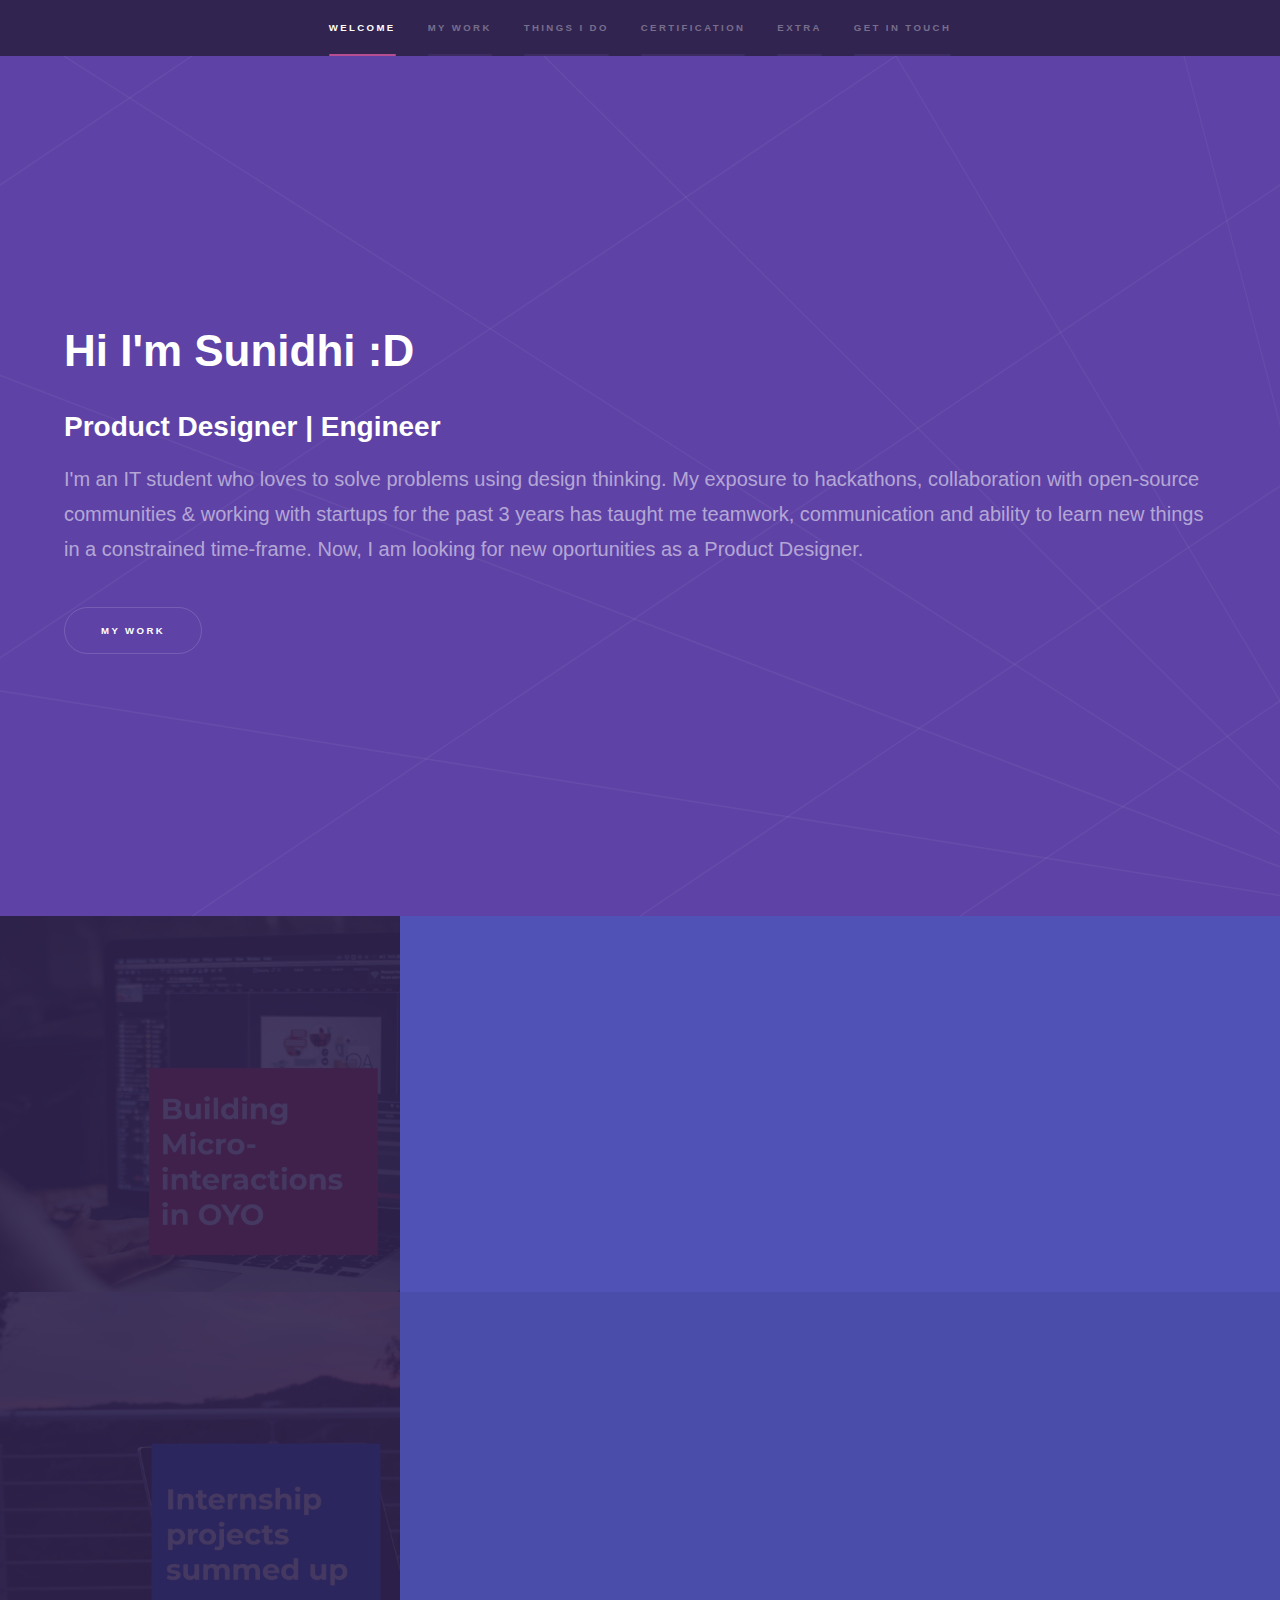
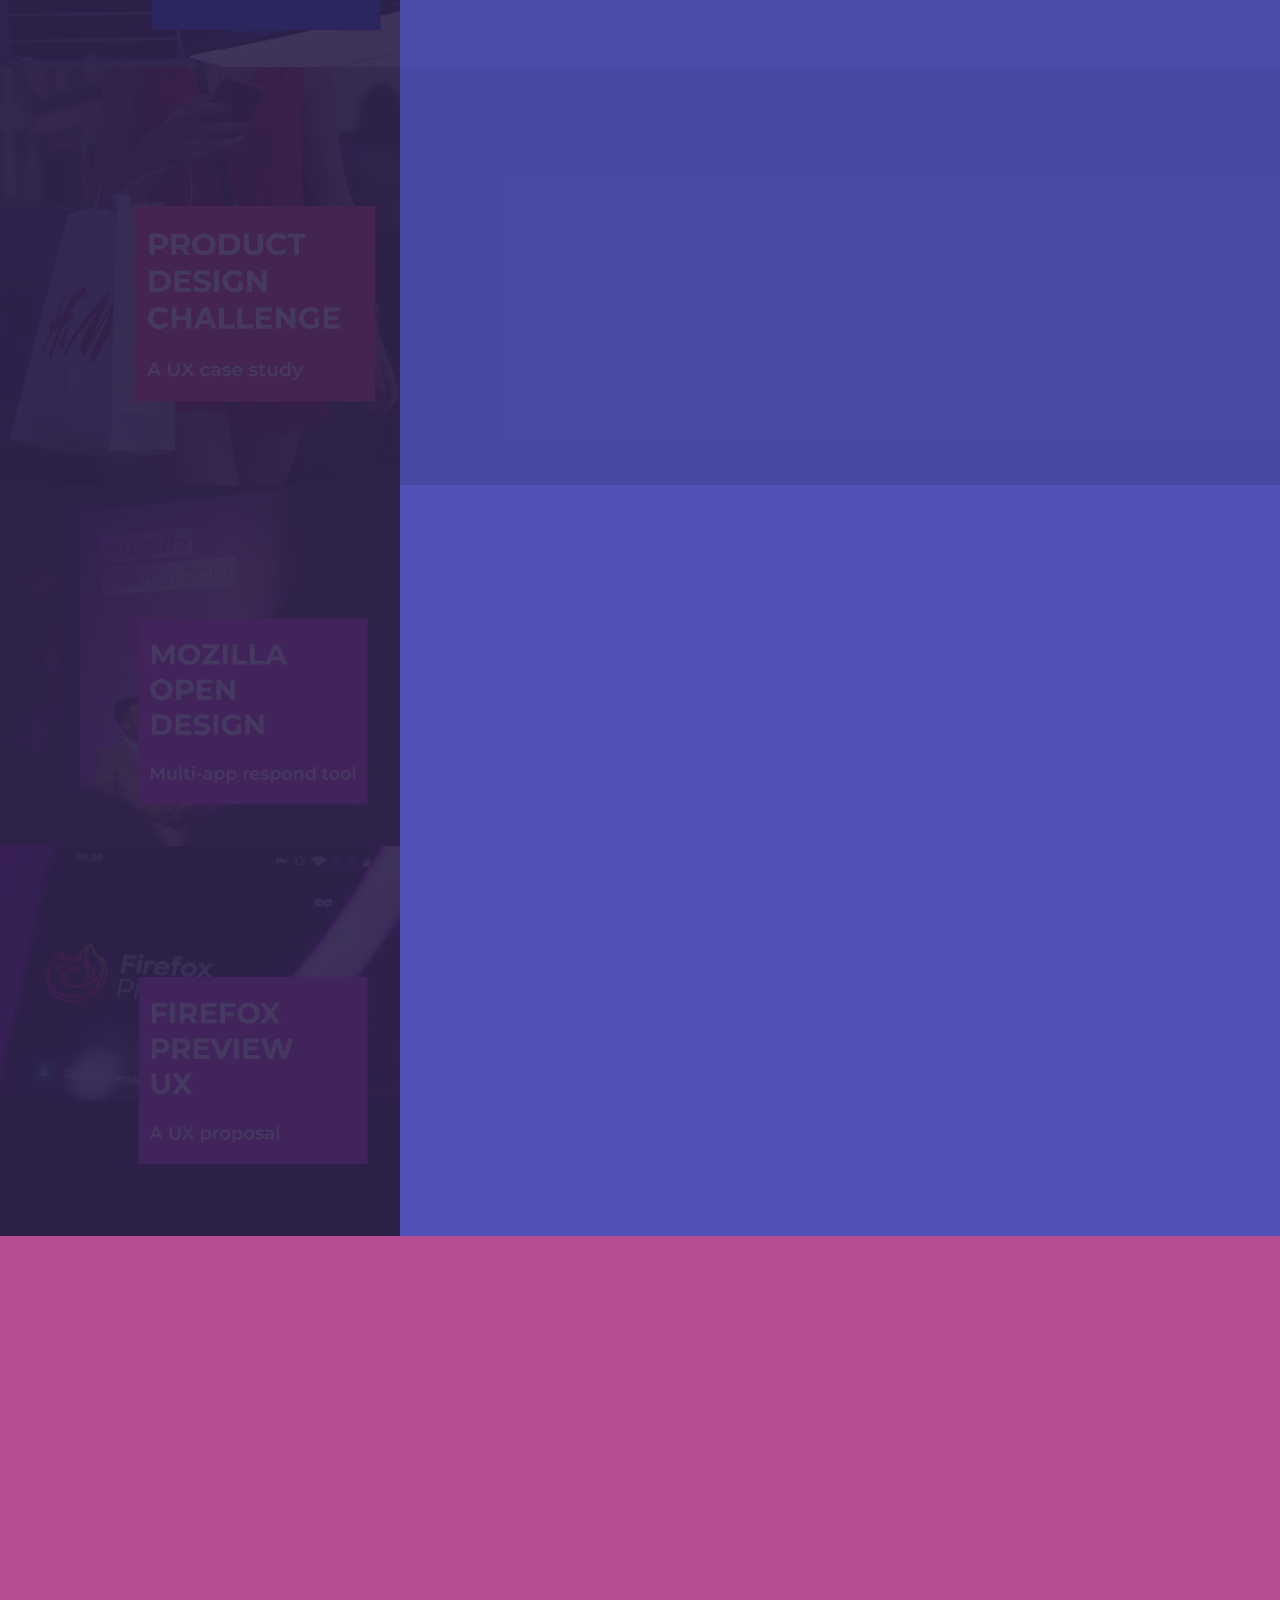
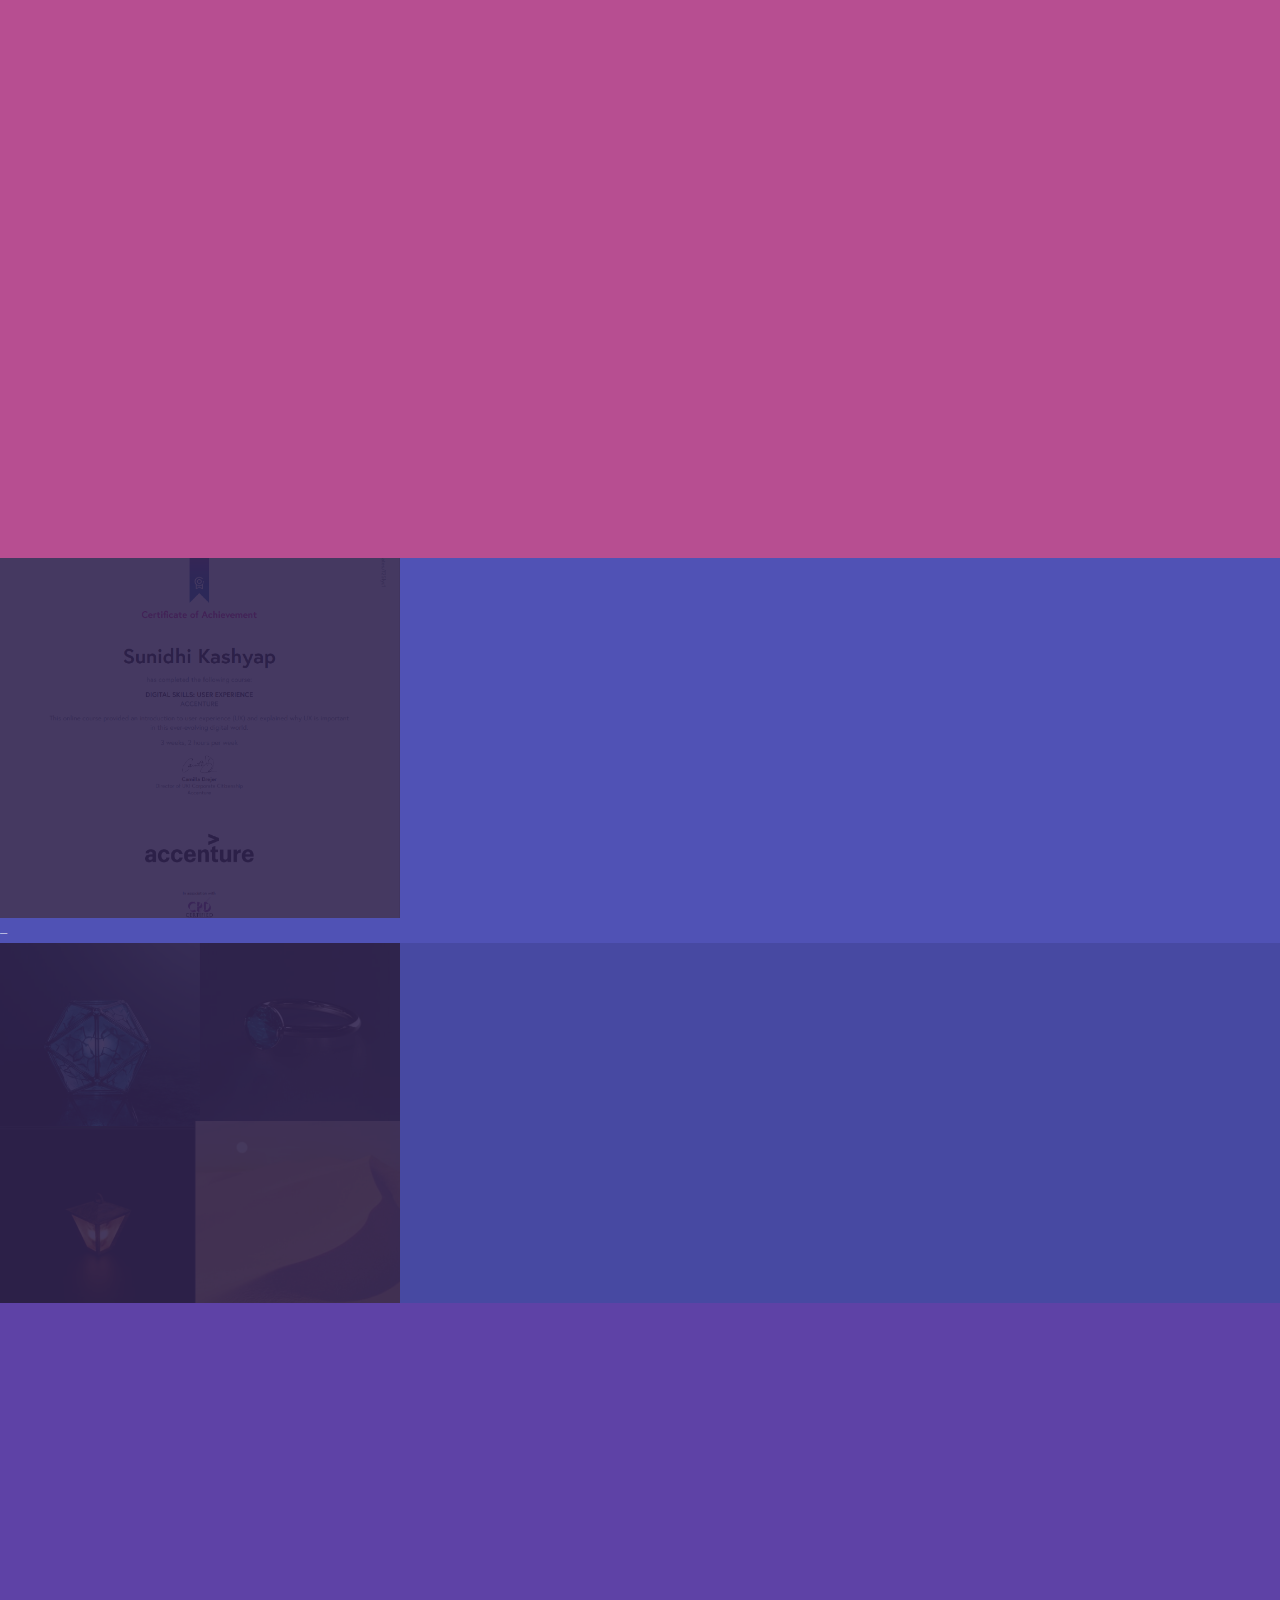
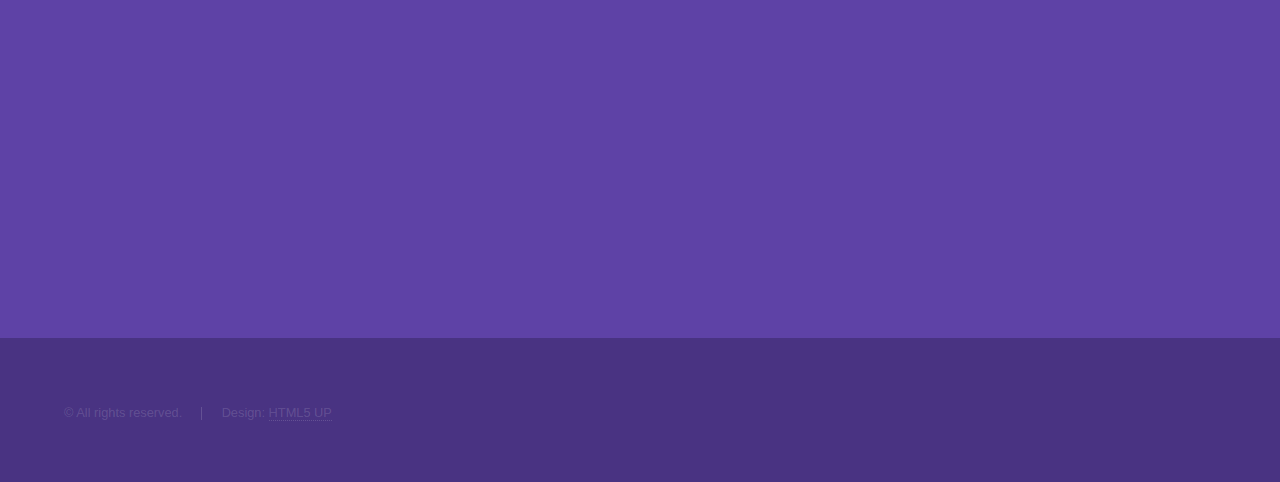
==== commit 41f8350c: "Update index.html" ====
--- a/index.html
+++ b/index.html
@@ -40,11 +40,11 @@
 					<section id="intro" class="wrapper style1 fullscreen fade-up">
 						<div class="inner">
 							<h1>Hi I'm Sunidhi :D</h1>
-							<h2>UX Designer | Engineer</h2>
+							<h2>Product Designer | Engineer</h2>
 							<p>I'm an IT student who loves to solve problems using design thinking. 
 								My exposure to hackathons, collaboration with open-source communities & working with startups for the past 3 years has taught me teamwork, 
 								communication and ability to learn new things in a constrained time-frame. Now, 
-								I am looking for new oportunities as a UX Designer.</p>
+								I am looking for new oportunities as a Product Designer.</p>
 							<ul class="actions">
 								<li><a href="#one" class="button scrolly">MY WORK</a></li>
 							</ul>
@@ -60,7 +60,7 @@
 							<div class="content">
 								<div class="inner">
 									<h2>Building micro-interactions & animations at OYO</h2>
-									<p>A documentation of how we planned & implemented the entire product's micro-interactions & animations. This included conducting competitive benchmarking, defying guidelines, understanding tech-constraints and working closely with the tech & the stakeholders for the implementation.</p>
+									<p>A documentation of how we planned & implemented the entire product's micro-interactions & animations. This included conducting competitive benchmarking, defining guidelines, understanding tech-constraints and working closely with the tech & the stakeholders for the implementation.</p>
 									<ul class="actions">
 										<li><a href="https://medium.com/@sunidhi.kashyap1/how-we-enhanced-oyos-product-experience-via-micro-interactions-transitions-1bfa91a77333" class="button">Learn more</a></li>
 									</ul>
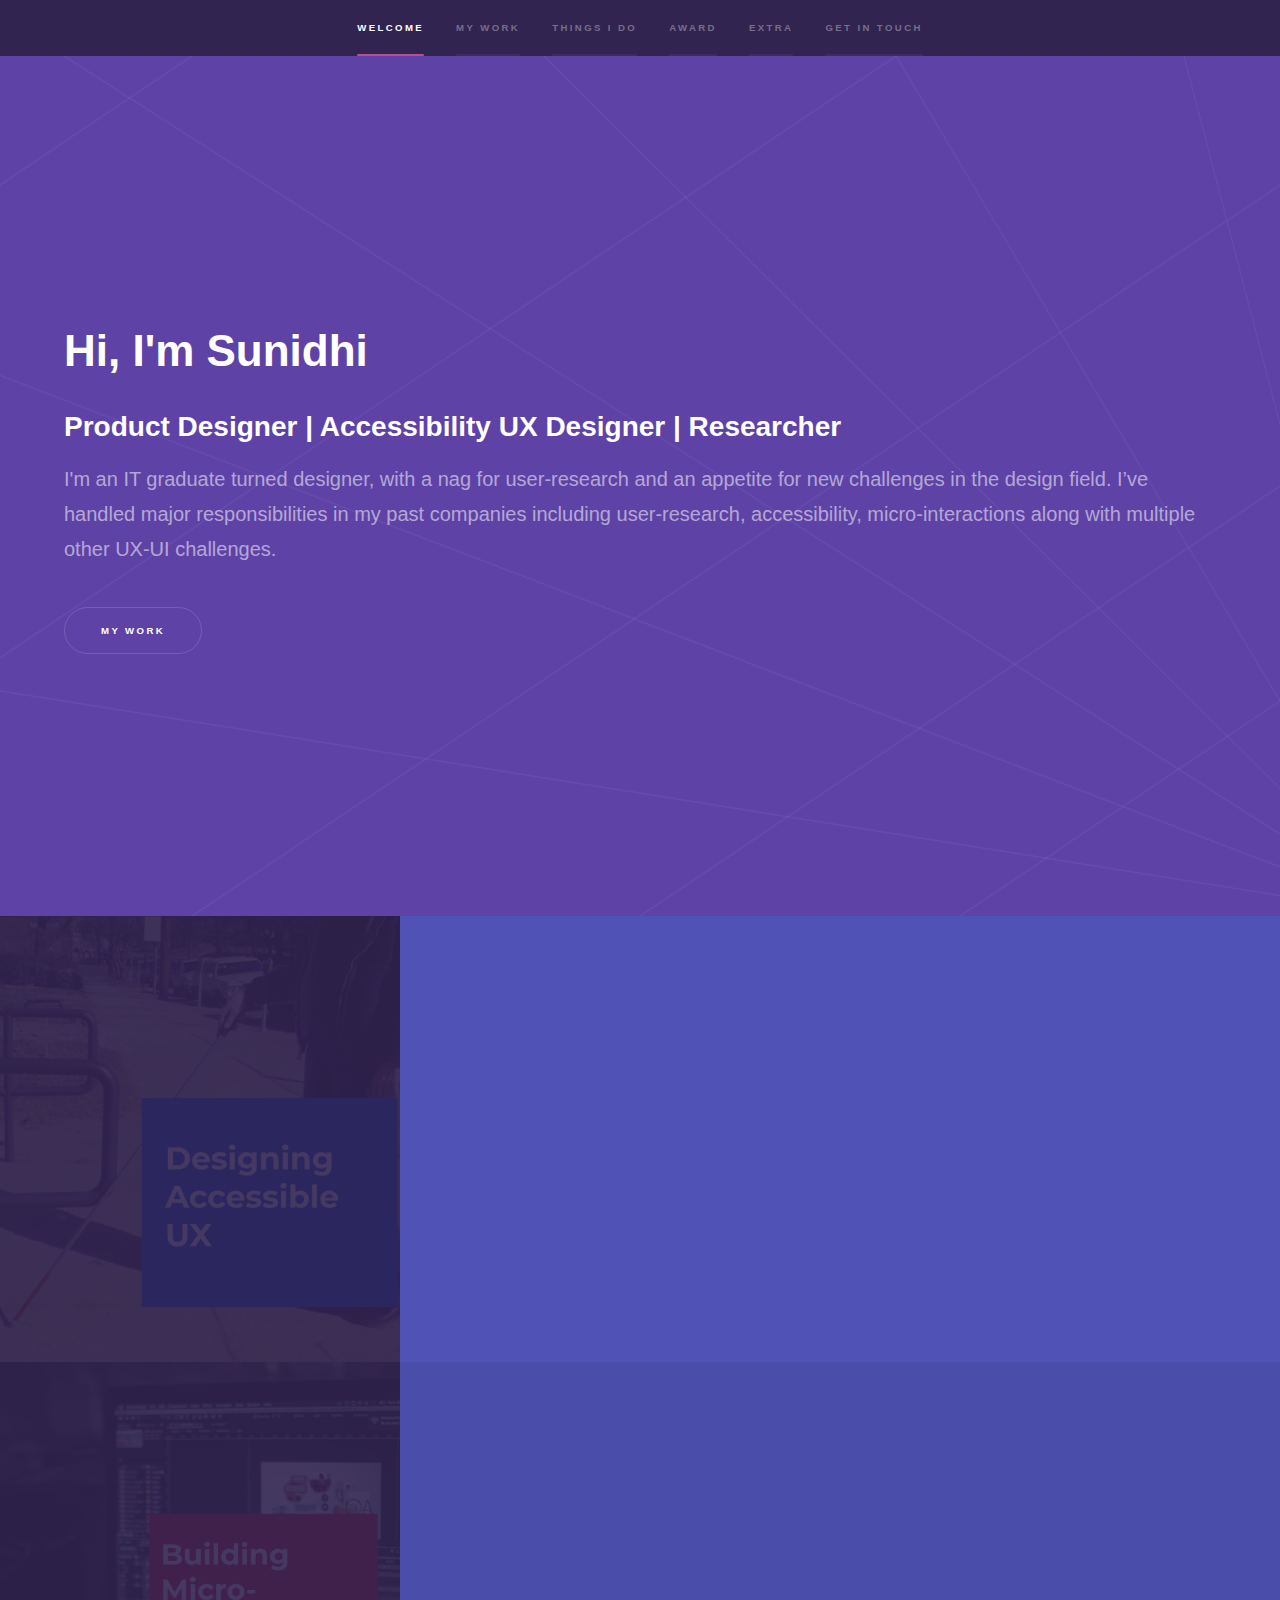
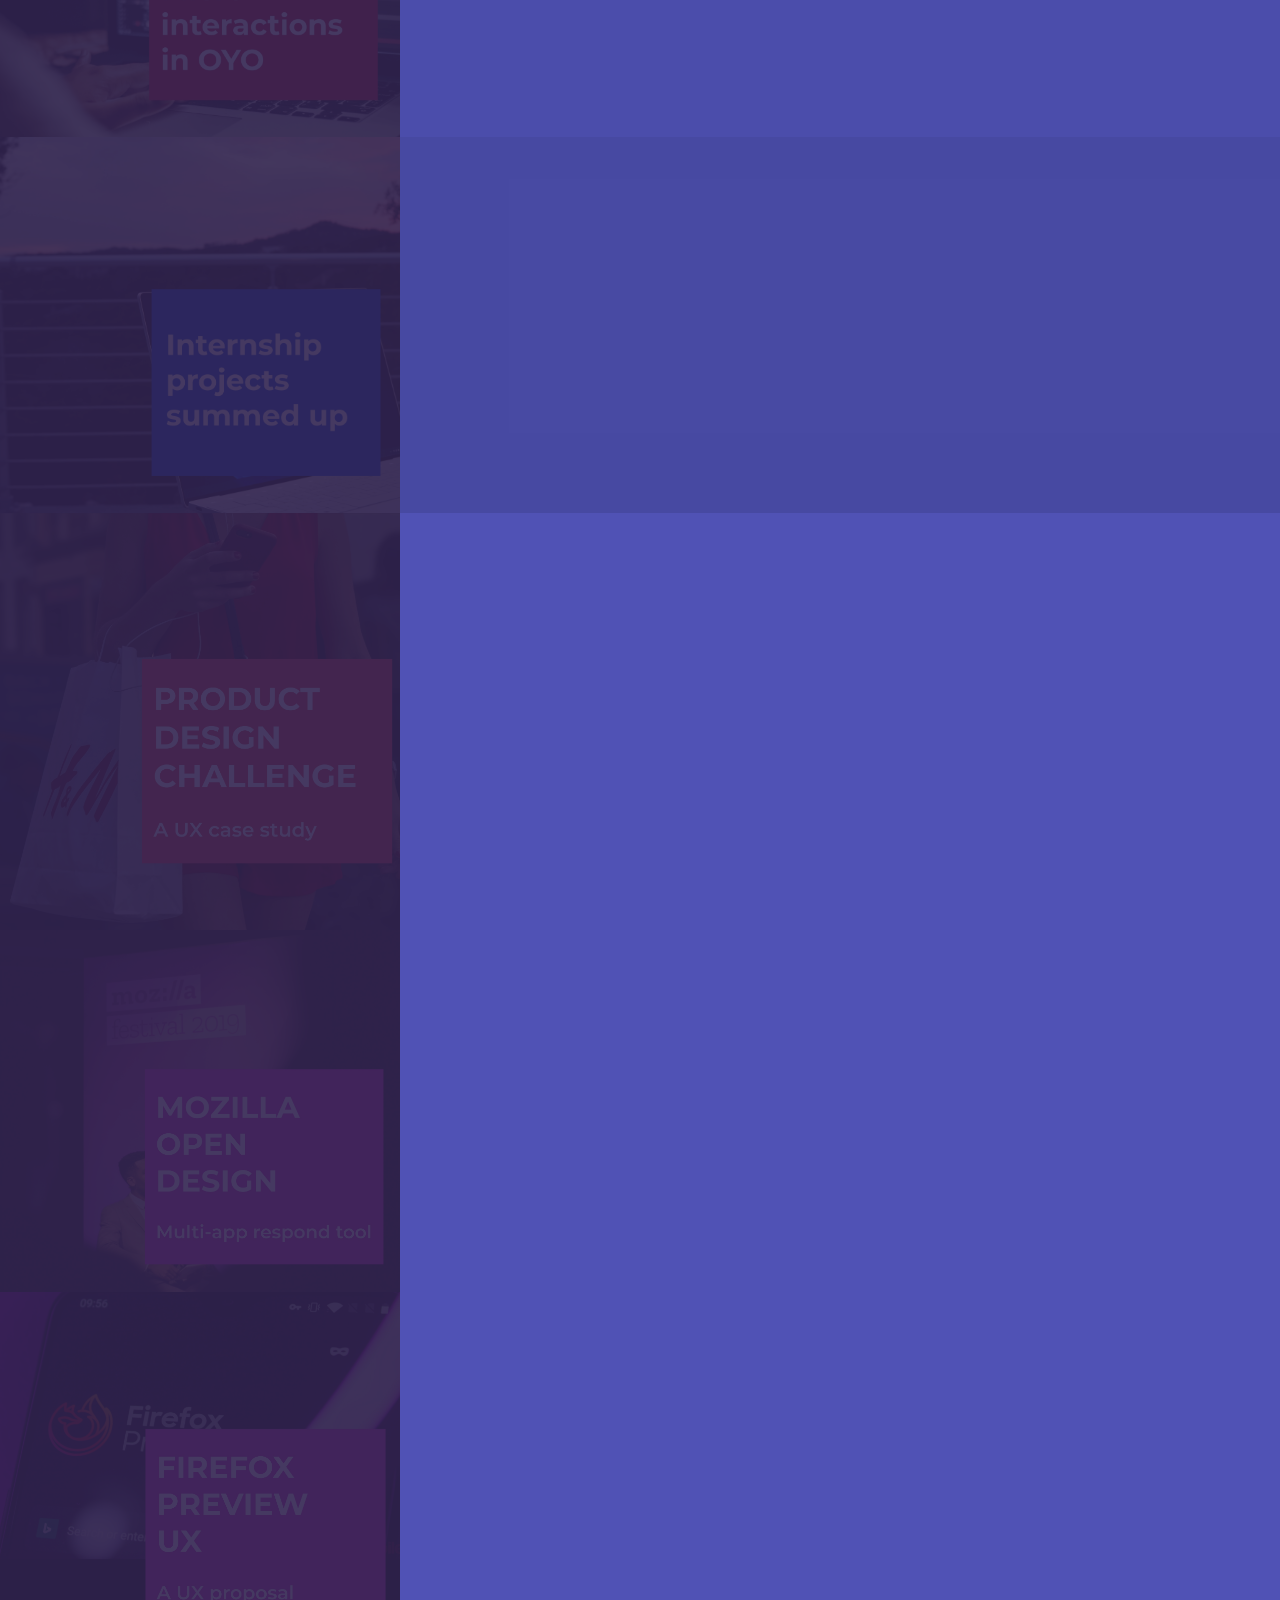
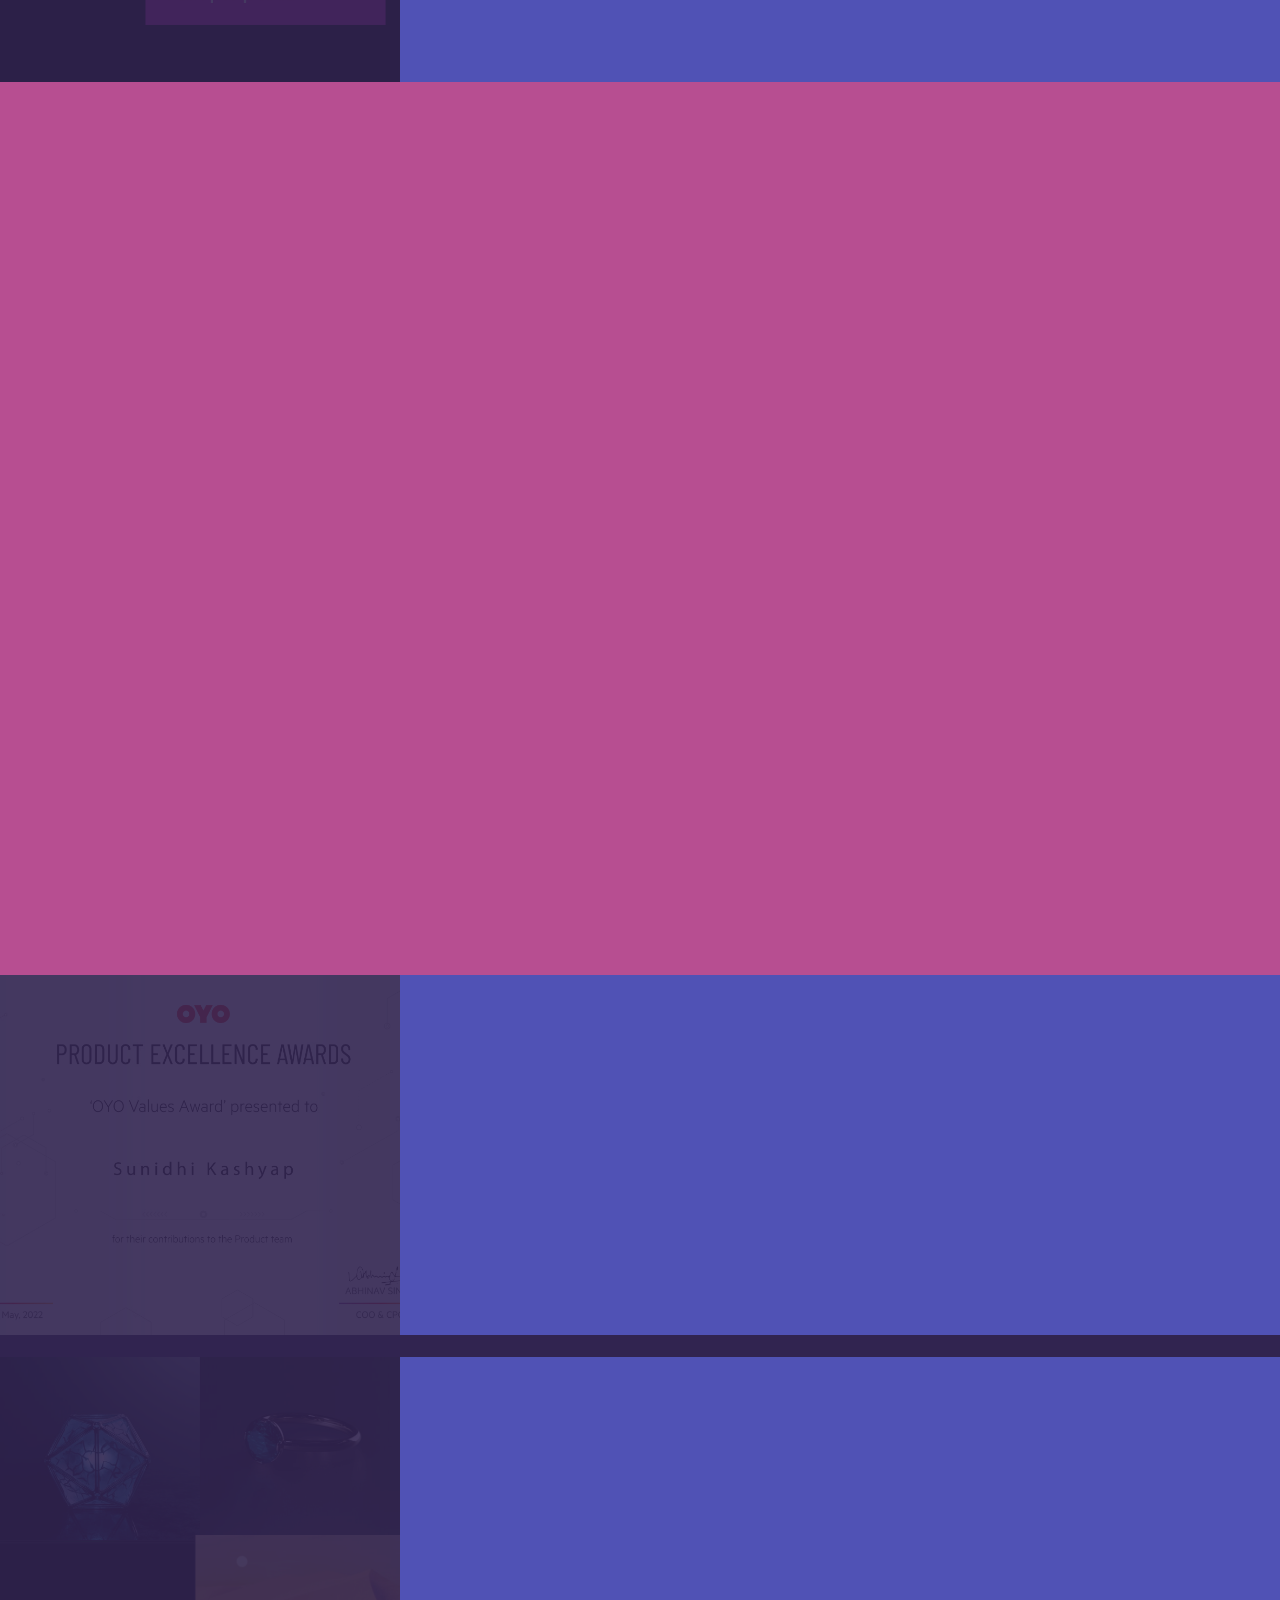
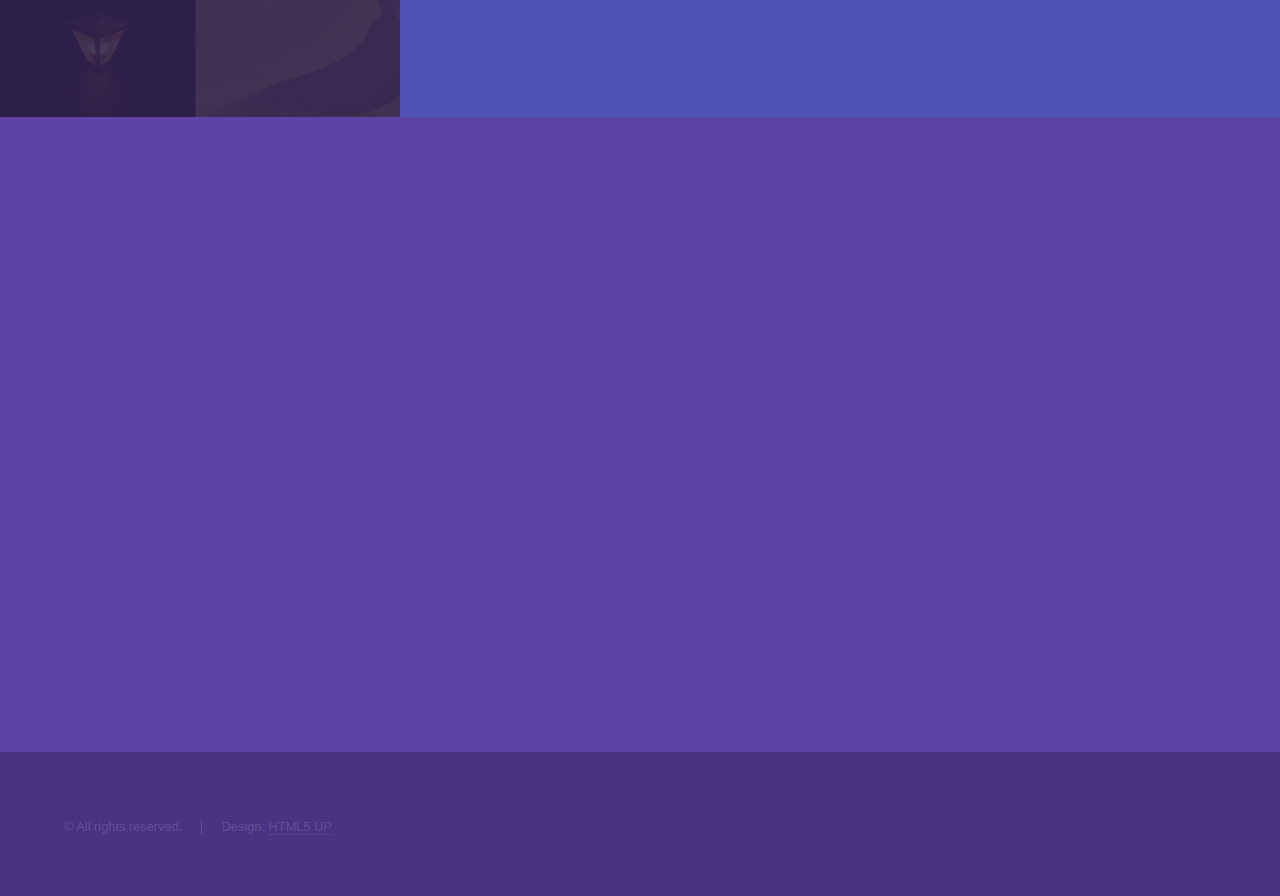
==== commit 67ce2afa: "july update" ====
--- a/index.html
+++ b/index.html
@@ -22,7 +22,7 @@
 							<li><a href="#intro">Welcome</a></li>
 							<li><a href="#one">MY Work</a></li>
 							<li><a href="#two">Things I do</a></li>
-							<li><a href="#four">Certification</a></li>
+							<li><a href="#four">Award</a></li>
 							<li><a href="#ex">Extra</a></li>
 							<li><a href="#three">Get in touch</a></li>
 							
@@ -39,12 +39,9 @@
 				<!-- Intro -->
 					<section id="intro" class="wrapper style1 fullscreen fade-up">
 						<div class="inner">
-							<h1>Hi I'm Sunidhi :D</h1>
-							<h2>Product Designer | Engineer</h2>
-							<p>I'm an IT student who loves to solve problems using design thinking. 
-								My exposure to hackathons, collaboration with open-source communities & working with startups for the past 3 years has taught me teamwork, 
-								communication and ability to learn new things in a constrained time-frame. Now, 
-								I am looking for new oportunities as a Product Designer.</p>
+							<h1>Hi, I'm Sunidhi</h1>
+							<h2>Product Designer  |  Accessibility UX Designer  |  Researcher</h2>
+							<p>I'm an IT graduate turned designer, with a nag for user-research and an appetite for new challenges in the design field. I’ve handled major responsibilities in my past companies including user-research, accessibility, micro-interactions along with multiple other UX-UI challenges.</p>
 							<ul class="actions">
 								<li><a href="#one" class="button scrolly">MY WORK</a></li>
 							</ul>
@@ -55,6 +52,21 @@
 					
 					<section id="one" class="wrapper style2 spotlights">
 						<section>
+
+							<a  class="image"><img src="images/a.jpg" alt="" data-position="center center" /></a>
+							<div class="content">
+								<div class="inner">
+									<h2>Insights from My Role in Implementing Accessibility at Cloudseed Technologies.</h2>
+									<p>This article explores the key steps involved, such as understanding guidelines, conducting research, collaborating with stakeholders, and implementing accessibility best practices. The article also addresses challenges faced, including balancing design language with accessibility requirements and integrating accessibility from the start, emphasizing the importance of creating inclusive digital experiences.
+
+									</p>
+									<ul class="actions">
+										<li><a href="https://sunidhikashyap-sk.medium.com/the-leadership-role-of-ux-designers-in-web-accessibility-implementation-19e5fd455b2e" class="button">Learn more</a></li>
+									</ul>
+								</div>
+							</div>
+						</section>
+						<section>
 							
 							<a  class="image"><img src="images/pic08.jpg" alt="" data-position="center center" /></a>
 							<div class="content">
@@ -82,7 +94,7 @@
 						</section>
 						<section>
 							
-							<a  class="image"><img src="images/pic01.jpg" alt="" data-position="center center" /></a>
+							<a  class="image"><img src="images/q1.jpg" alt="" data-position="center center" /></a>
 							<div class="content">
 								<div class="inner">
 									<h2>UX Case Study: To reduce the environmental effect of fast-fashion.</h2>
@@ -94,7 +106,7 @@
 							</div>
 						</section>
 						<section>
-							<a  class="image"><img src="images/pic02.jpg" alt="" data-position="top center" /></a>
+							<a  class="image"><img src="images/q2.jpg" alt="" data-position="top center" /></a>
 							<div class="content">
 								<div class="inner">
 									<h2>Open-Source contribution (Task): To design an Experience Flow for a multi-app respond tool</h2>
@@ -106,7 +118,7 @@
 							</div>
 						</section>
 						<section>
-							<a  class="image"><img src="images/pic03.jpg" alt="" data-position="25% 25%" /></a>
+							<a  class="image"><img src="images/q3.jpg" alt="" data-position="25% 25%" /></a>
 							<div class="content">
 								<div class="inner">
 									<h2>Open-Source contribution to Mozilla Firefox Preview app</h2>
@@ -130,6 +142,13 @@
 									<h3>User-Research</h3>
 									<p>This is what I enjoy the most in a UX process. I love hours of reading on a problem statement with a cup of coffee.</p>
 								</section>
+
+								<section>
+									<span class="icon solid major fa-assistive-listening-systems"></span>
+									<h3>Accessible UX Design</h3>
+									<p>I'm all for inclusive UX designs that adhere to the latest WCAG guidelines.</p>
+								</section>
+
 								<section>
 									<span class="icon solid major fa-chalkboard"></span>
 									<h3>Storyboarding</h3>
@@ -150,11 +169,7 @@
 									<h3>Analytics</h3>
 									<p>Data analytics might feel a drag for a sem-project, but it gets interesting when you commit to a problem statement, right?</p>
 								</section>
-								<section>
-									<span class="icon solid major fa-code"></span>
-									<h3>Coding</h3>
-									<p>I don't mind typing lines of code as the situation demands.</p>
-								</section>
+								
 							</div>
 							<ul class="actions">
 								
@@ -162,25 +177,31 @@
 						</div>
 					</section>
 
+					
+						
+						
+
+					
+
 					<section id="four" class="wrapper style2 spotlights">
 						
 						<section>
-							
-							<a  class="image"><img src="images/ss.png" alt="" data-position="center center" /></a>
-							<div class="content">
-								<div class="inner">
-									<h2>UX Certification by Accenture</h2>
-									<p>After being self-taught designer for a long time, I decided to take a course and earn a certification, while testing & enhansing my knowledge.</p>
-									
-								</div>
-							</div>
-						</section>
-
-					<h5>_</h5>	
+								
+							<a  class="image"><img src="images/c.jpg" alt="" data-position="center center" /></a>
+							<div class="content">
+								<div class="inner">
+									<h2>Product Excellence Award</h2>
+									<p>I was humbled to receive this award during my tenure at OYO.</p>
+									<ul class="actions"> <li><a href="https://drive.google.com/file/d/122MY1Rqc0xRHCMGDDQ4EmvM9IW4za093/view" class="button">View Certificate</a></li>
+									</ul>
+								</div>
+							</div>
+						</section>
+					</section>
+
+					<h1>  </h1>
 
 					<section id="ex" class="wrapper style2 spotlights">
-
-						
 						
 						<section>
 								
@@ -238,7 +259,7 @@
 										</li>
 										<li>
 											<h3>Resume</h3>
-											<p><a href="https://drive.google.com/file/d/1Q1g9IcfpnNs3Pxgh30ZEo7EFLbSFERXb/view" target="_blank">Sunidhi-Kashyap</a></p>
+											<p><a href="https://drive.google.com/file/d/1PYp-Gh_BjrROsWpd0V-_50zigHrSVaz7/view" target="_blank">Sunidhi-Kashyap</a></p>
 										</li>
 										<li>
 											<h3>Social</h3>
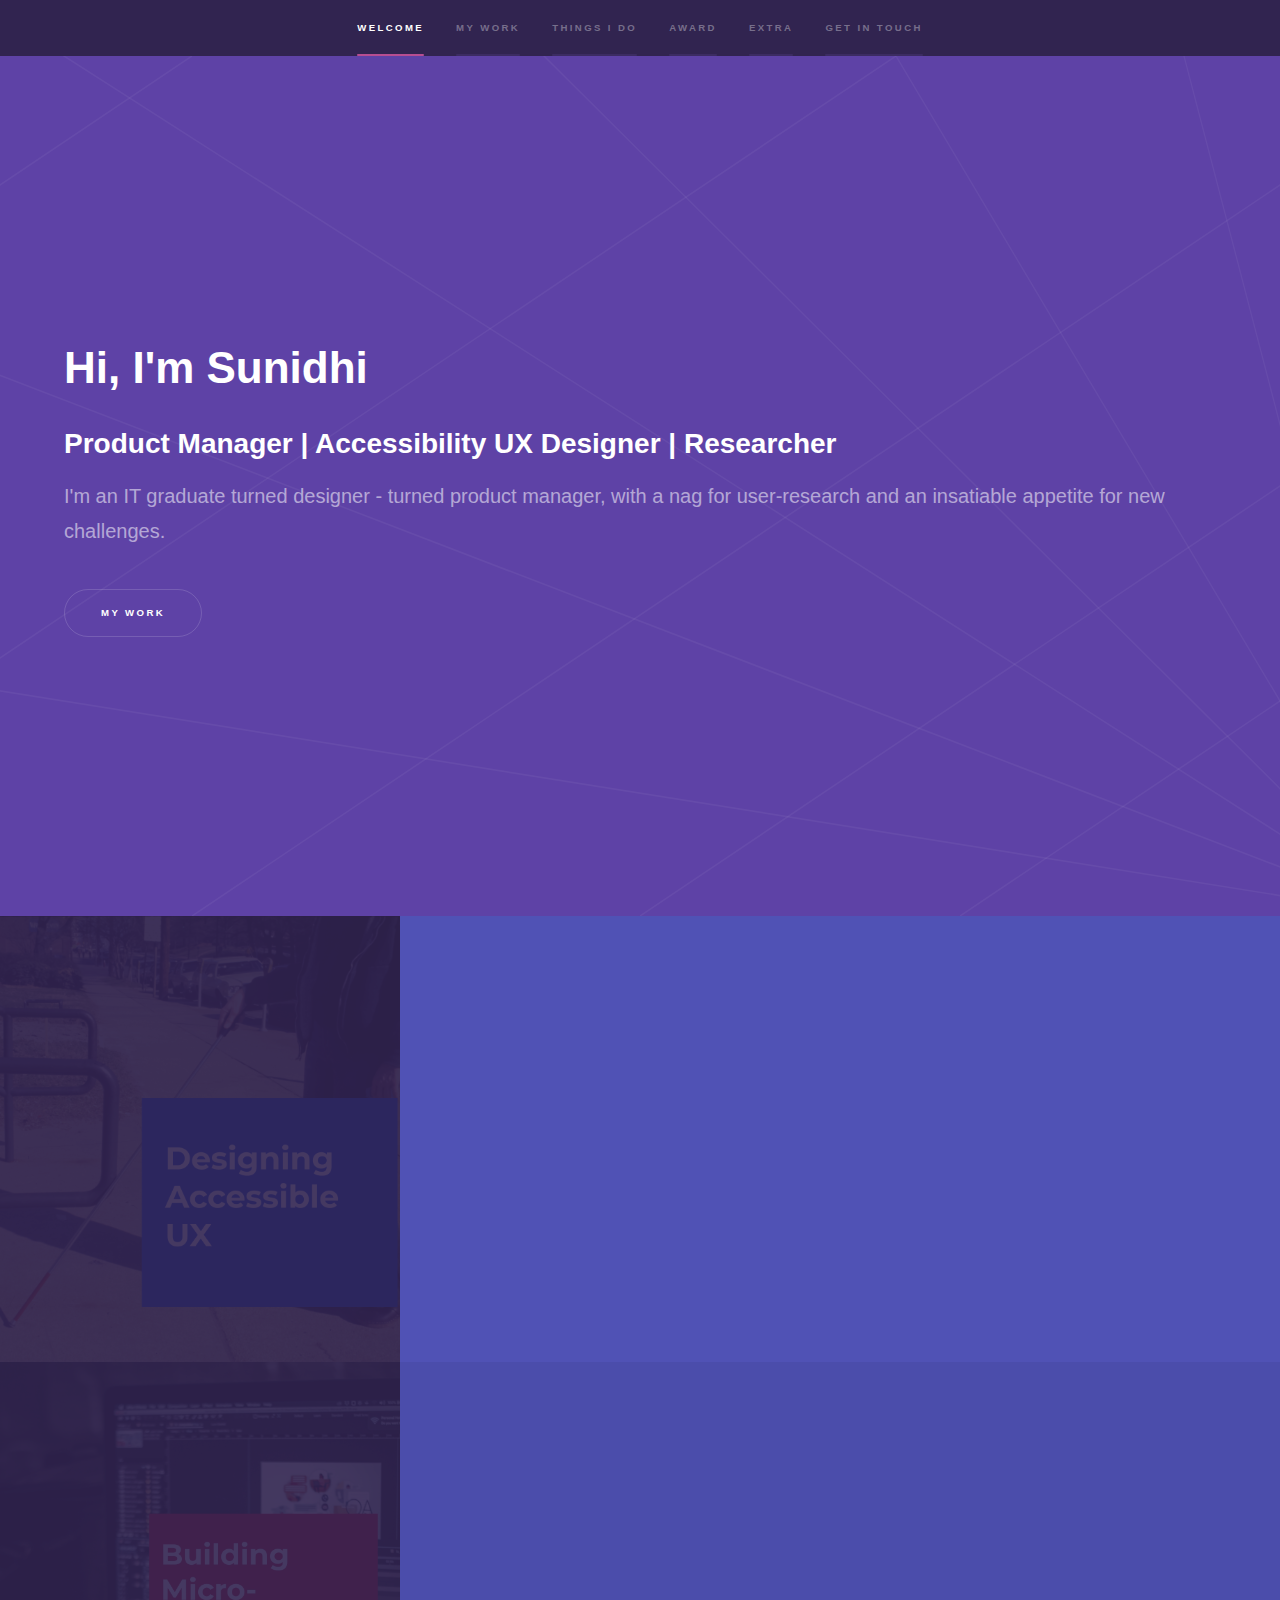
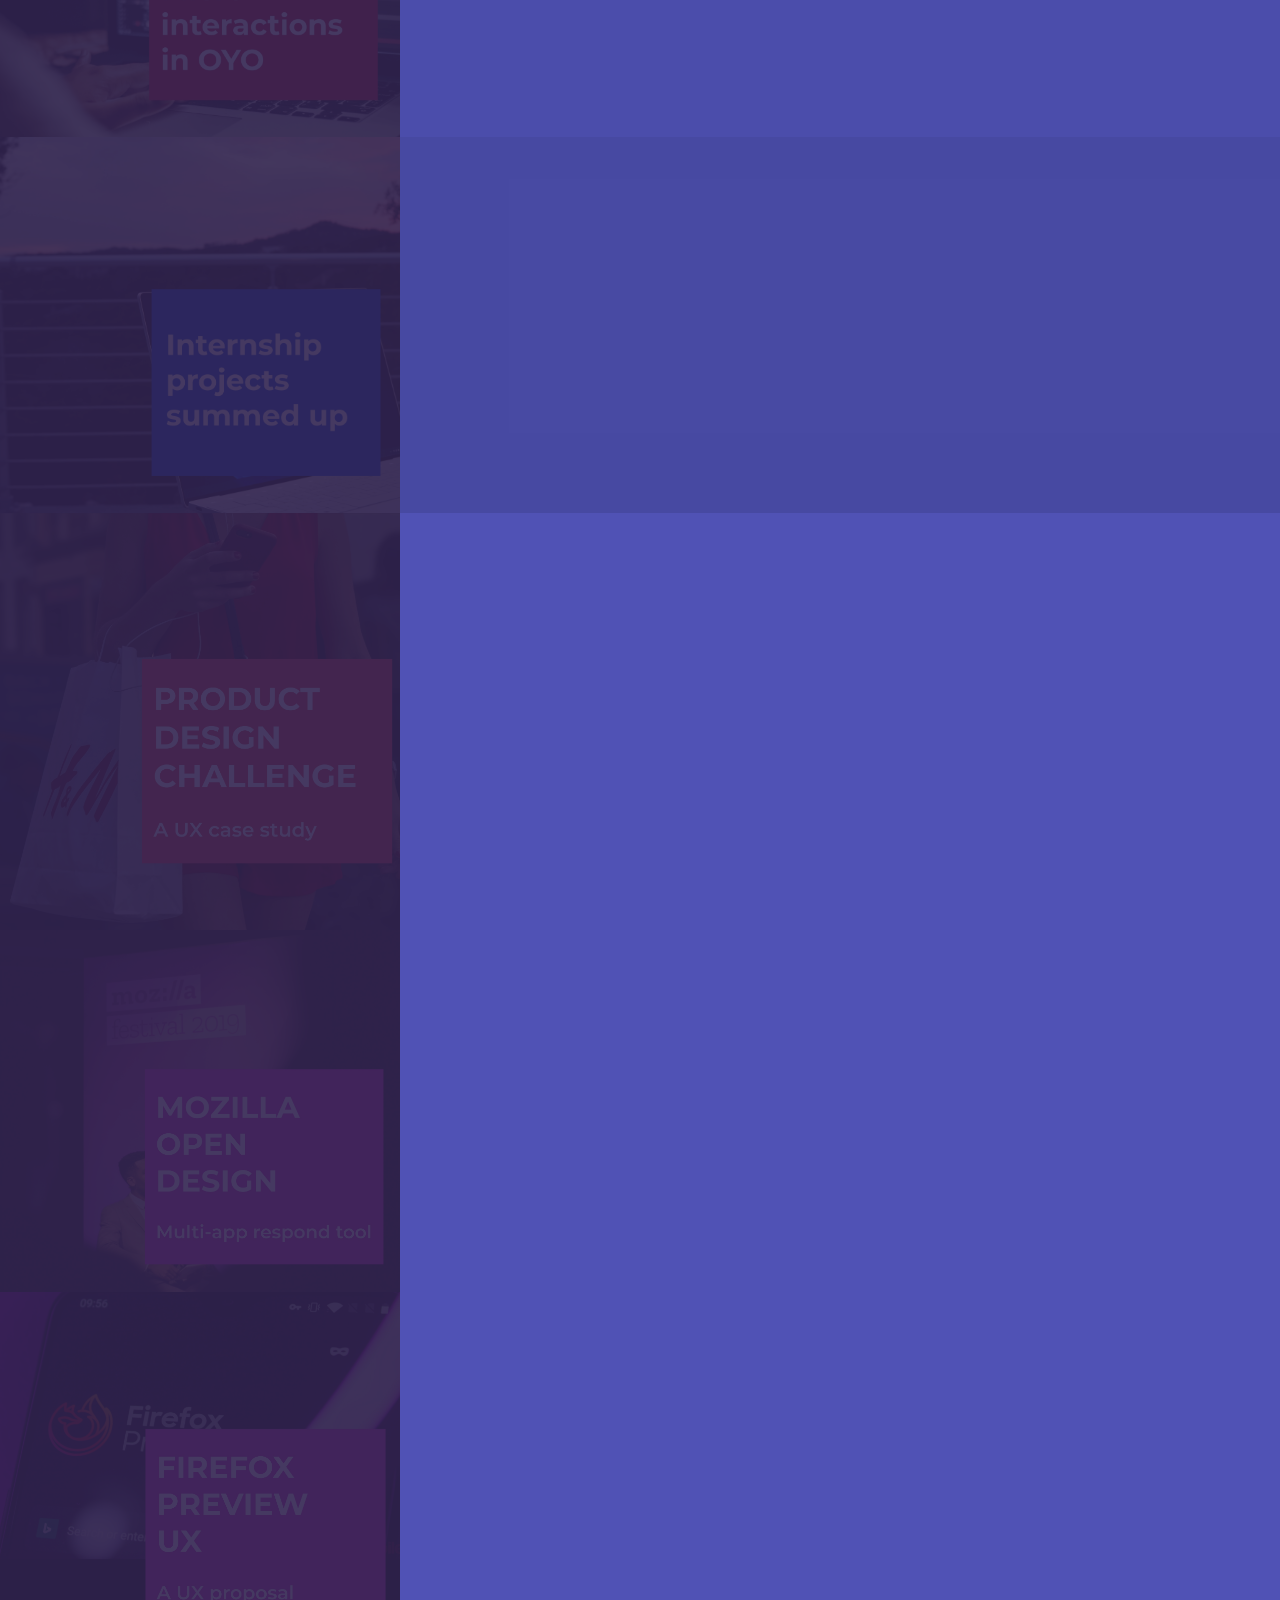
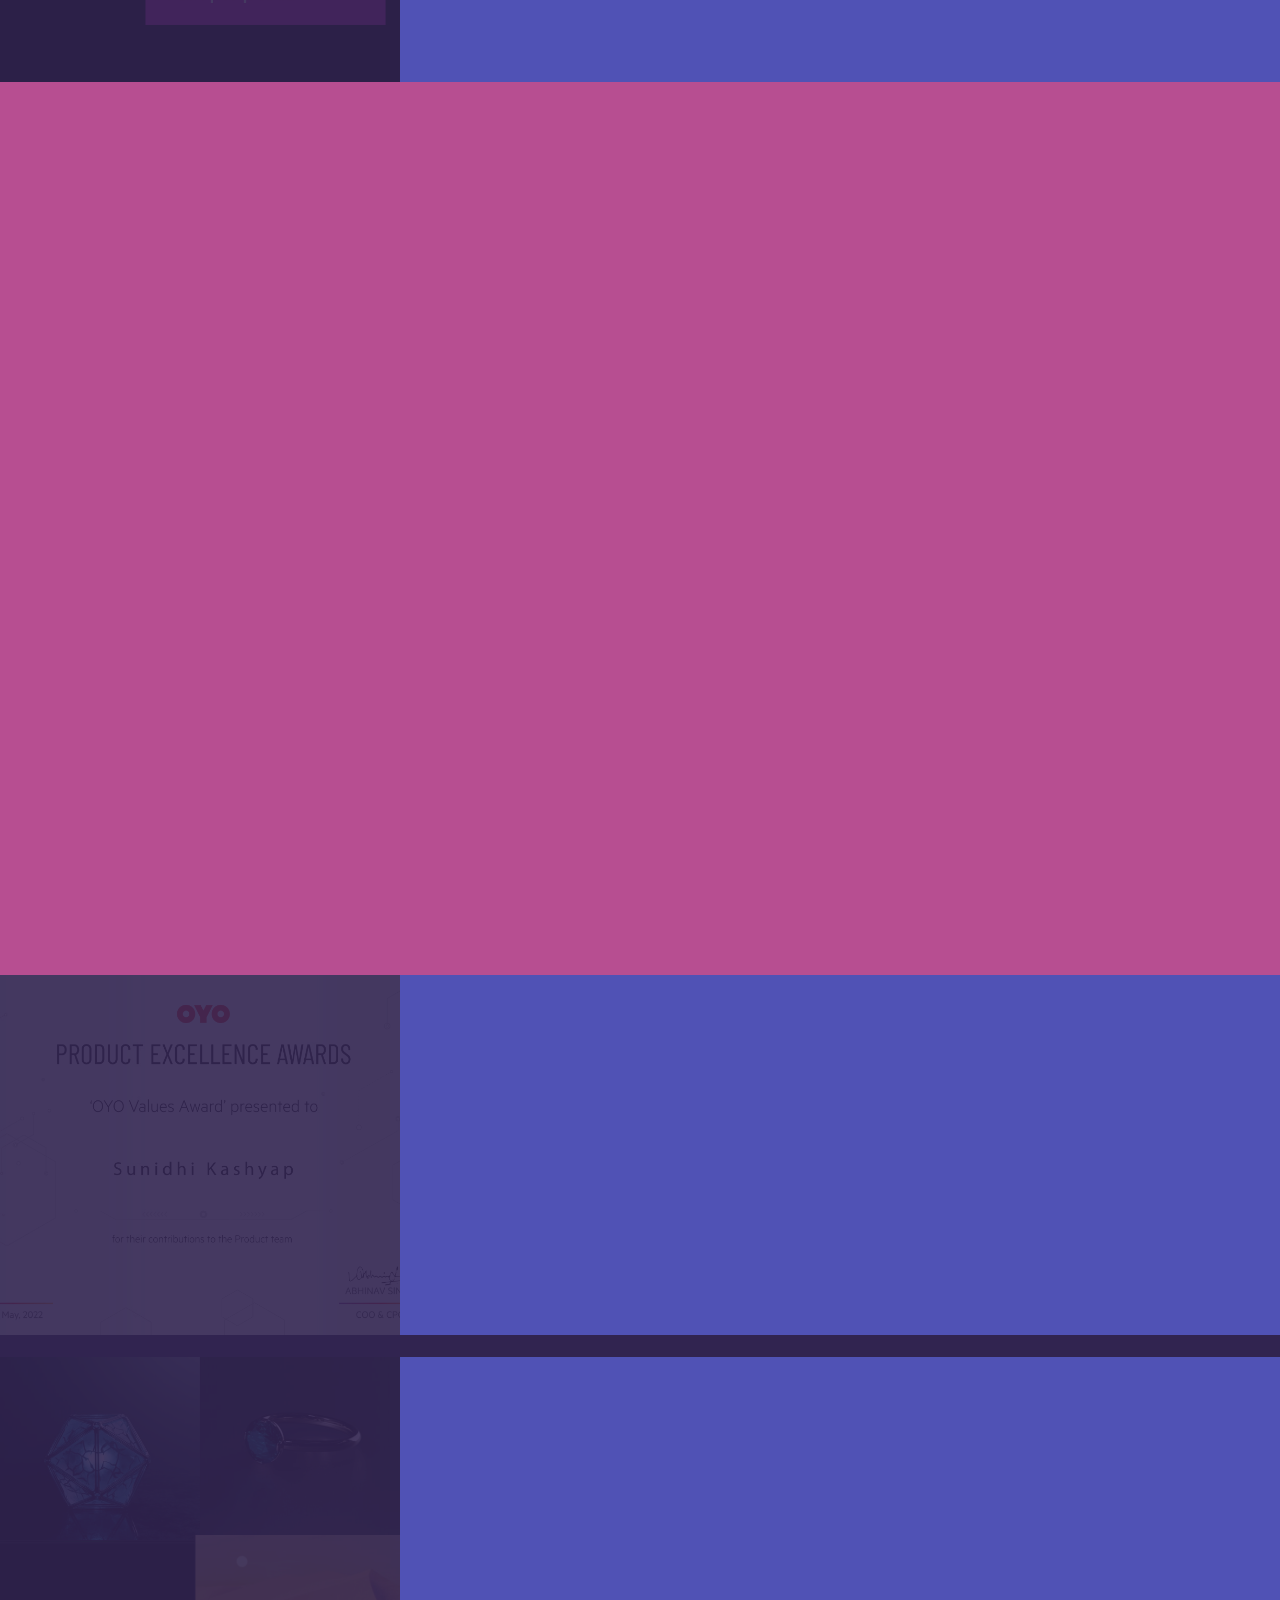
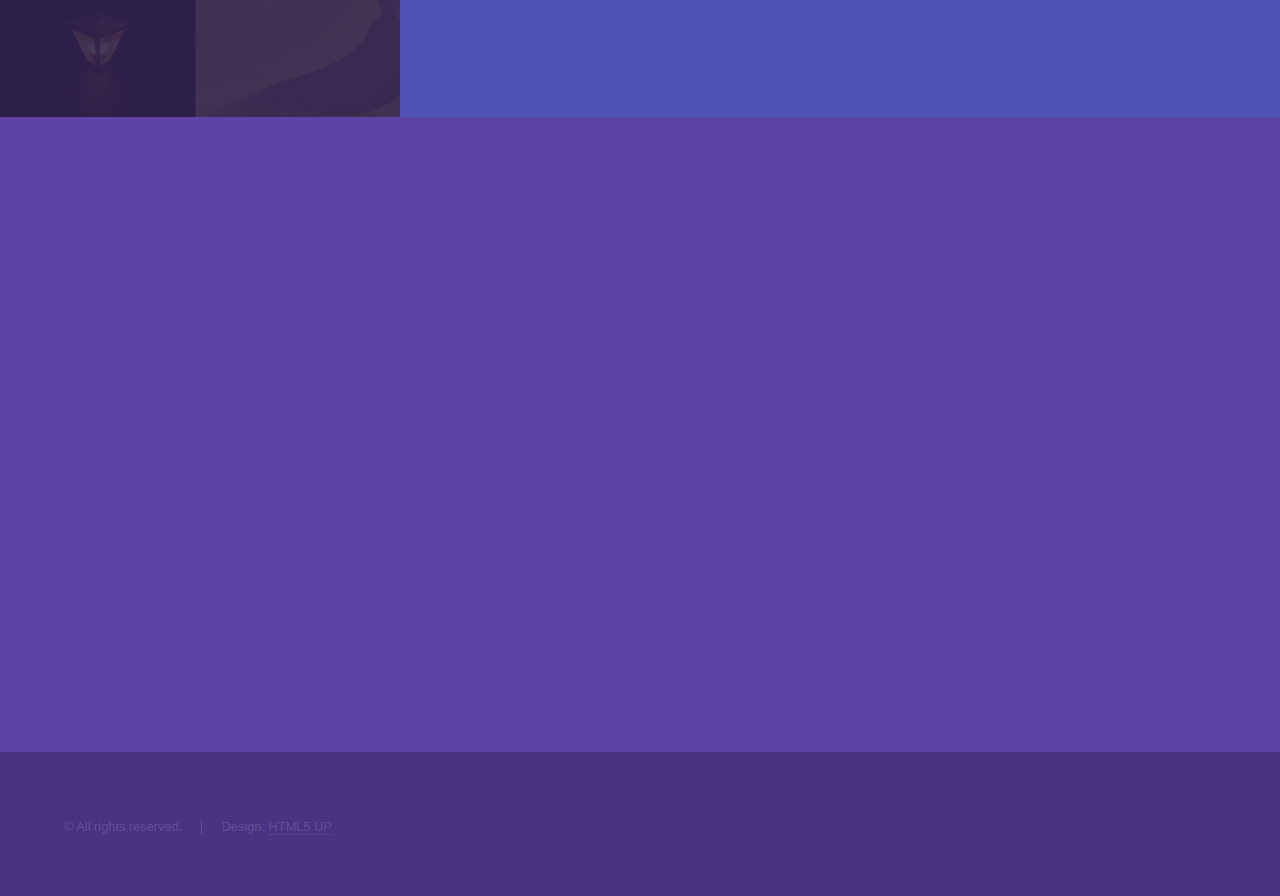
==== commit a17e756e: "Update index.html" ====
--- a/index.html
+++ b/index.html
@@ -40,8 +40,8 @@
 					<section id="intro" class="wrapper style1 fullscreen fade-up">
 						<div class="inner">
 							<h1>Hi, I'm Sunidhi</h1>
-							<h2>Product Designer  |  Accessibility UX Designer  |  Researcher</h2>
-							<p>I'm an IT graduate turned designer, with a nag for user-research and an appetite for new challenges in the design field. I’ve handled major responsibilities in my past companies including user-research, accessibility, micro-interactions along with multiple other UX-UI challenges.</p>
+							<h2>Product Manager  |  Accessibility UX Designer  |  Researcher</h2>
+							<p>I'm an IT graduate turned designer - turned product manager, with a nag for user-research and an insatiable appetite for new challenges.</p>
 							<ul class="actions">
 								<li><a href="#one" class="button scrolly">MY WORK</a></li>
 							</ul>
@@ -56,7 +56,7 @@
 							<a  class="image"><img src="images/a.jpg" alt="" data-position="center center" /></a>
 							<div class="content">
 								<div class="inner">
-									<h2>Insights from My Role in Implementing Accessibility at Cloudseed Technologies.</h2>
+									<h2>UX Strategies for Implementing Accessible Web Solutions</h2>
 									<p>This article explores the key steps involved, such as understanding guidelines, conducting research, collaborating with stakeholders, and implementing accessibility best practices. The article also addresses challenges faced, including balancing design language with accessibility requirements and integrating accessibility from the start, emphasizing the importance of creating inclusive digital experiences.
 
 									</p>
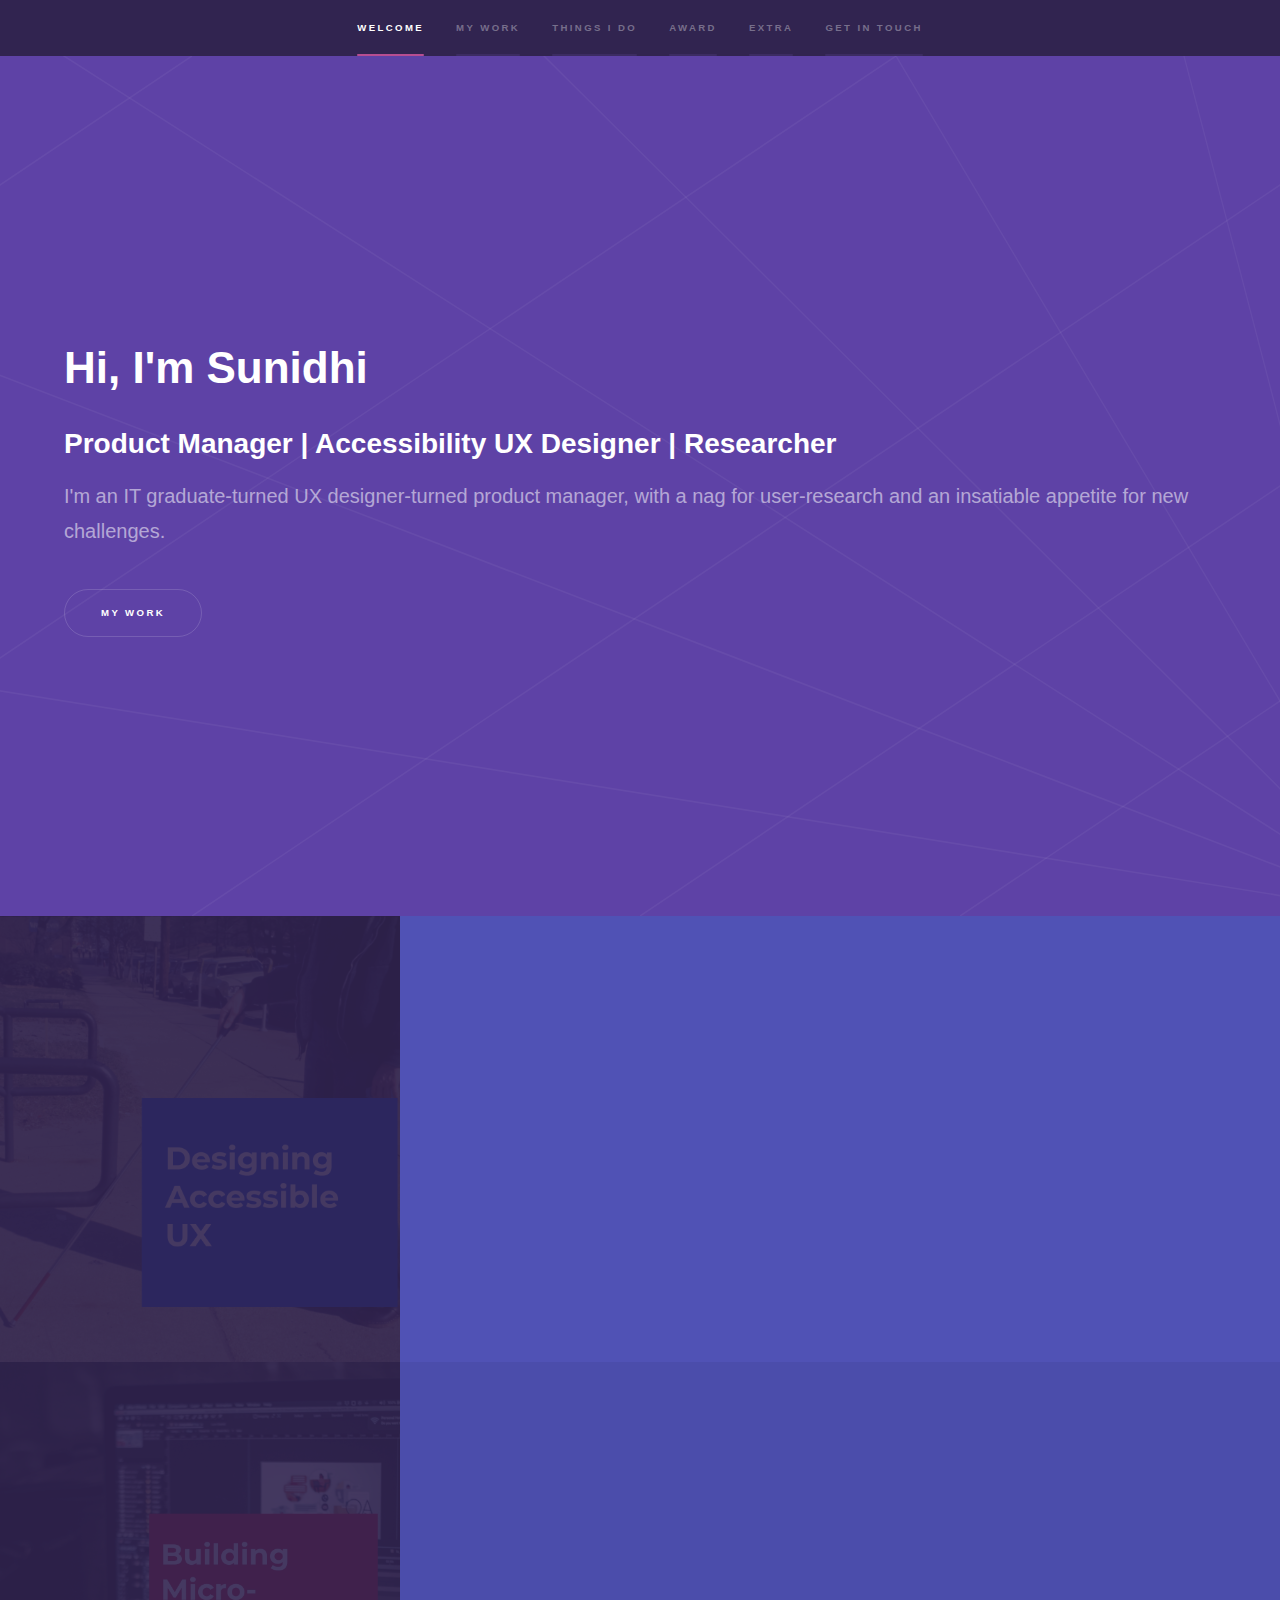
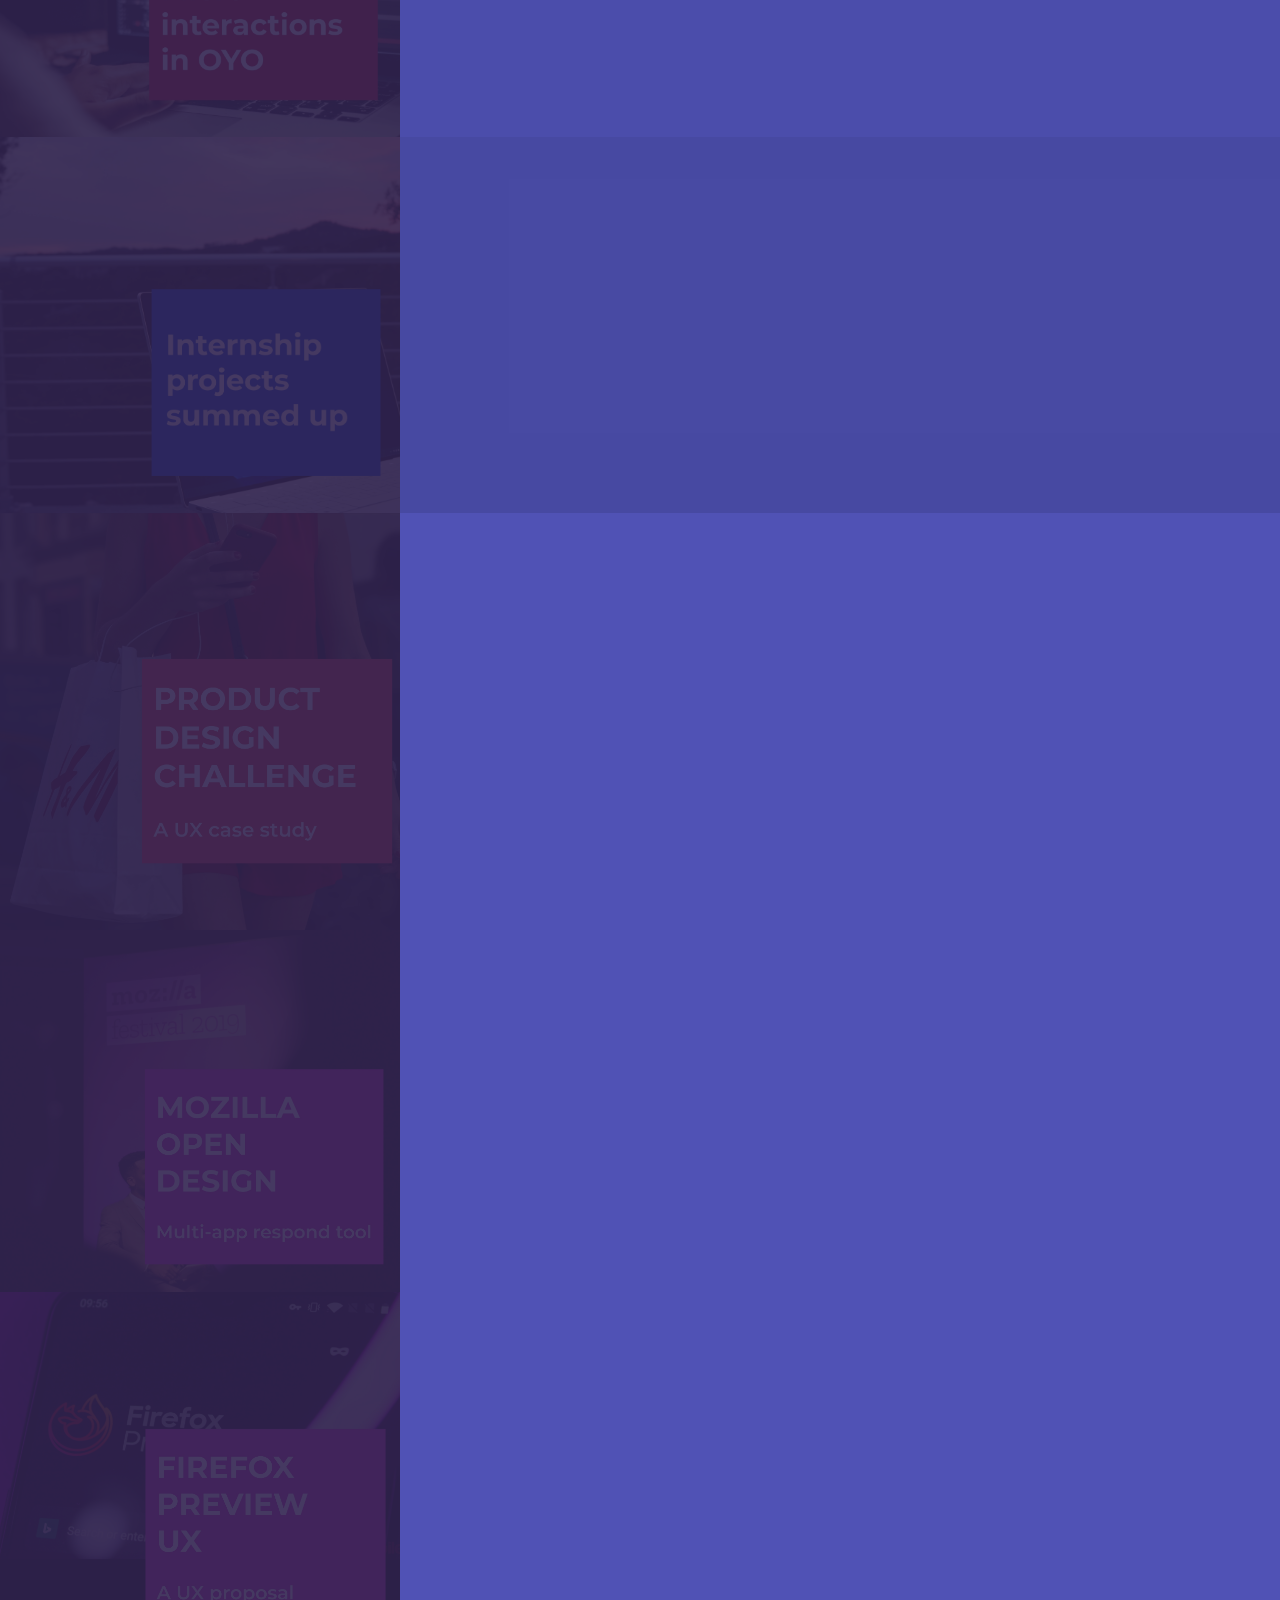
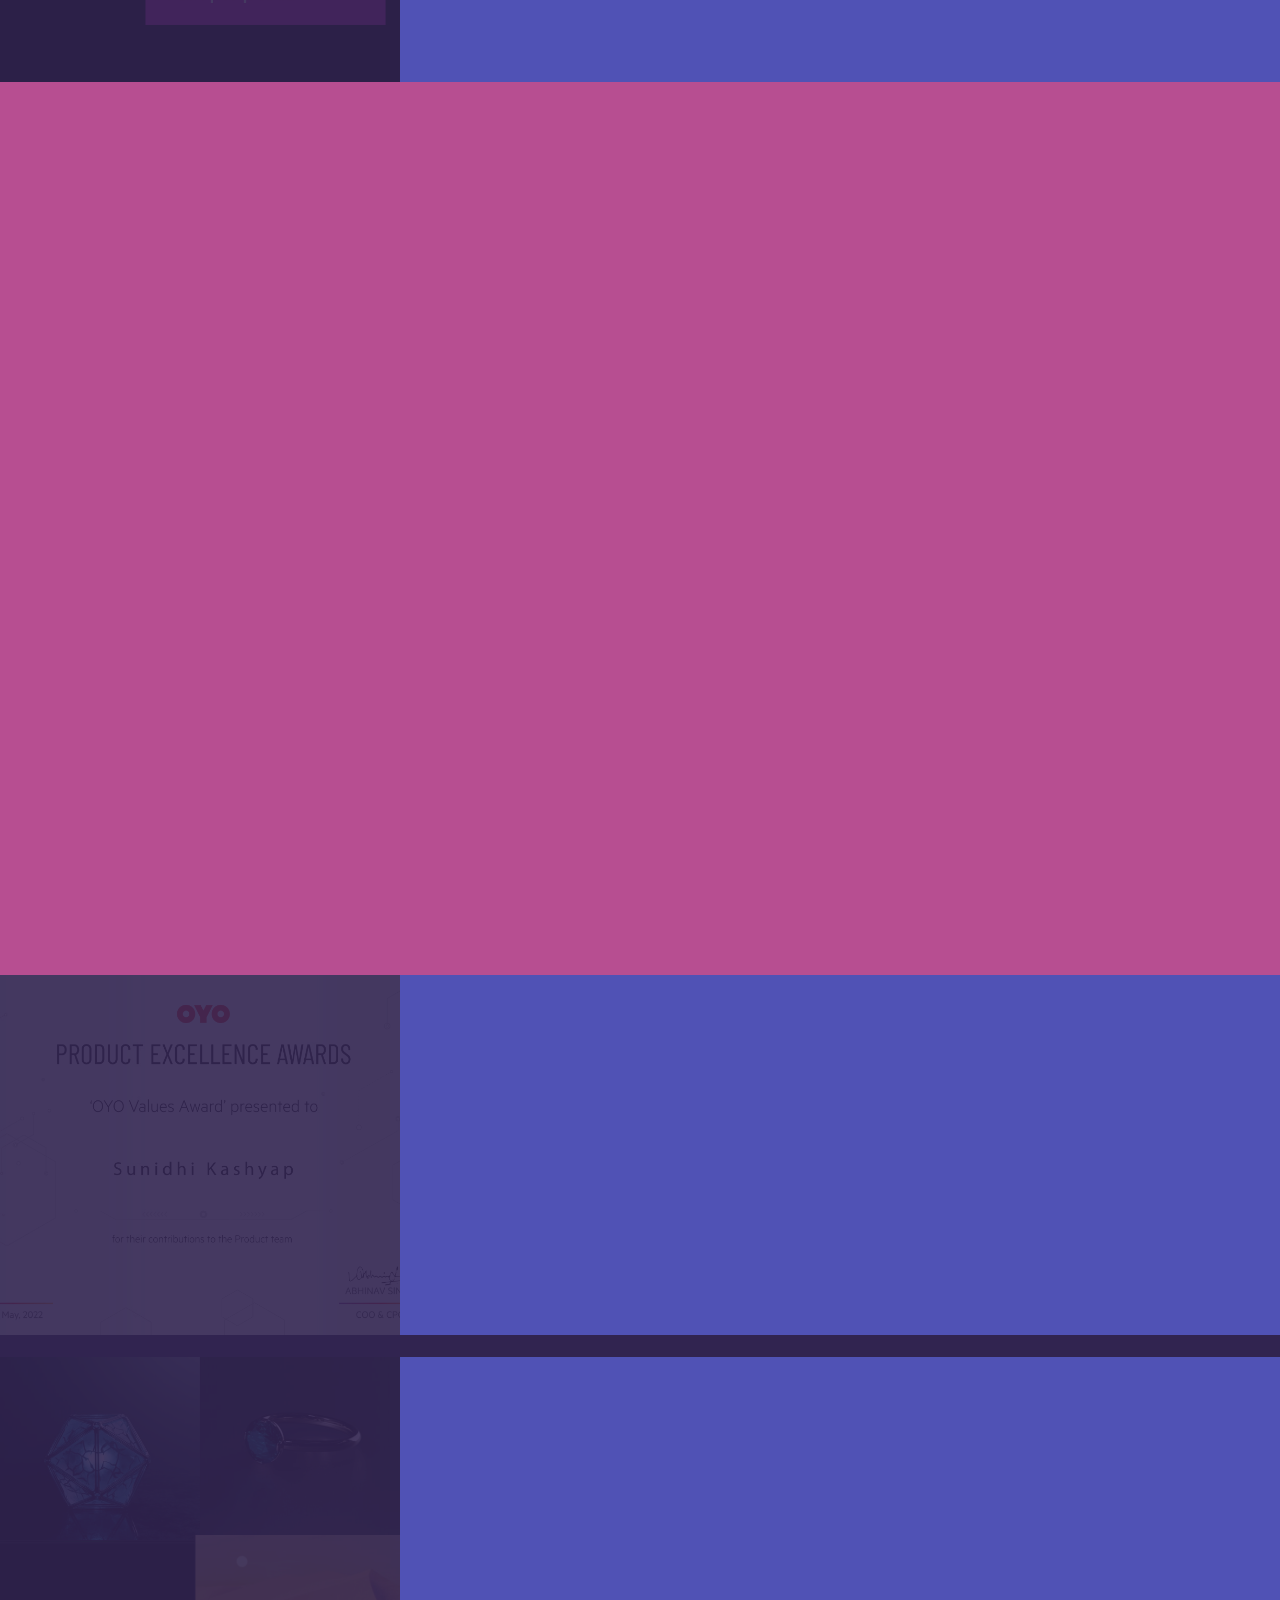
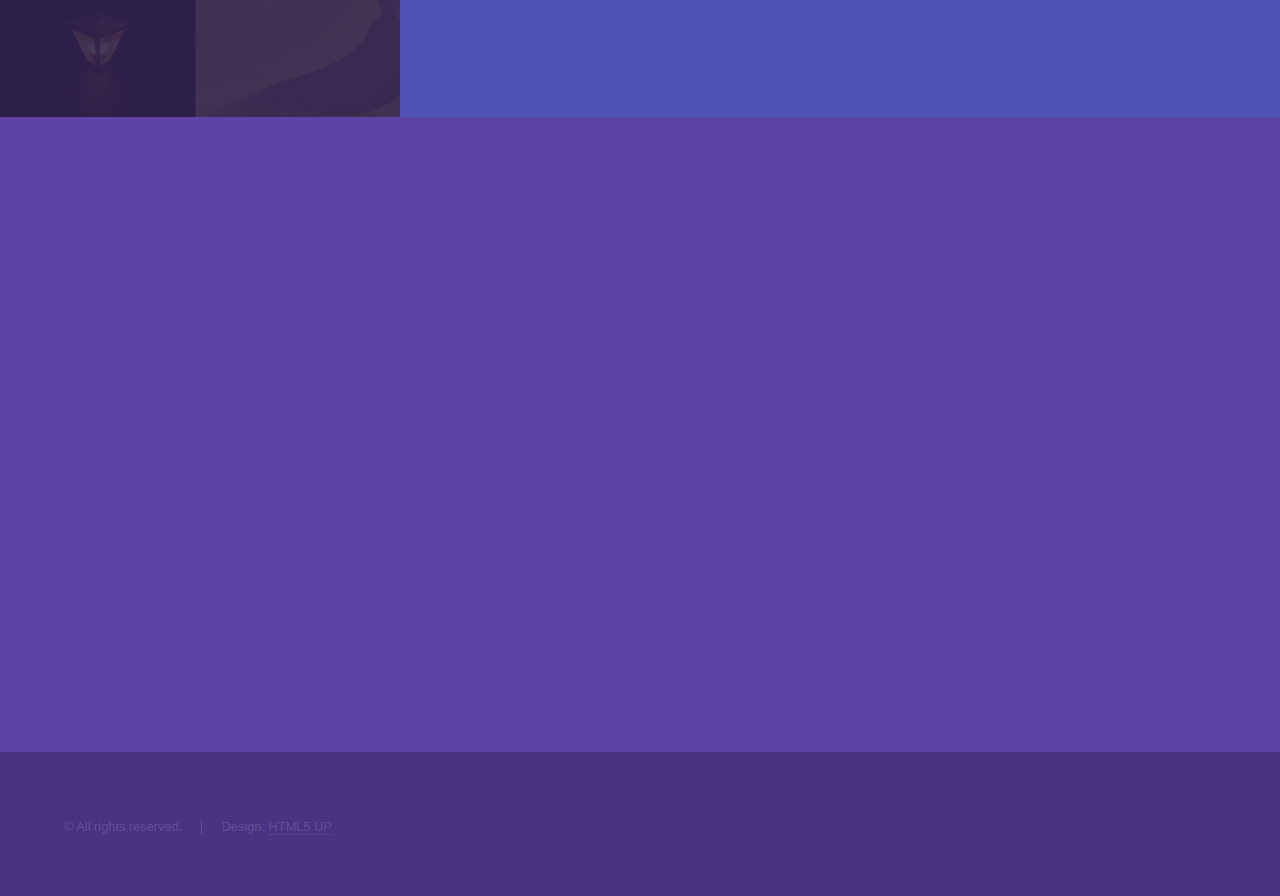
==== commit 40654c33: "Update index.html" ====
--- a/index.html
+++ b/index.html
@@ -41,7 +41,7 @@
 						<div class="inner">
 							<h1>Hi, I'm Sunidhi</h1>
 							<h2>Product Manager  |  Accessibility UX Designer  |  Researcher</h2>
-							<p>I'm an IT graduate turned designer - turned product manager, with a nag for user-research and an insatiable appetite for new challenges.</p>
+							<p>I'm an IT graduate-turned UX designer-turned product manager, with a nag for user-research and an insatiable appetite for new challenges.</p>
 							<ul class="actions">
 								<li><a href="#one" class="button scrolly">MY WORK</a></li>
 							</ul>
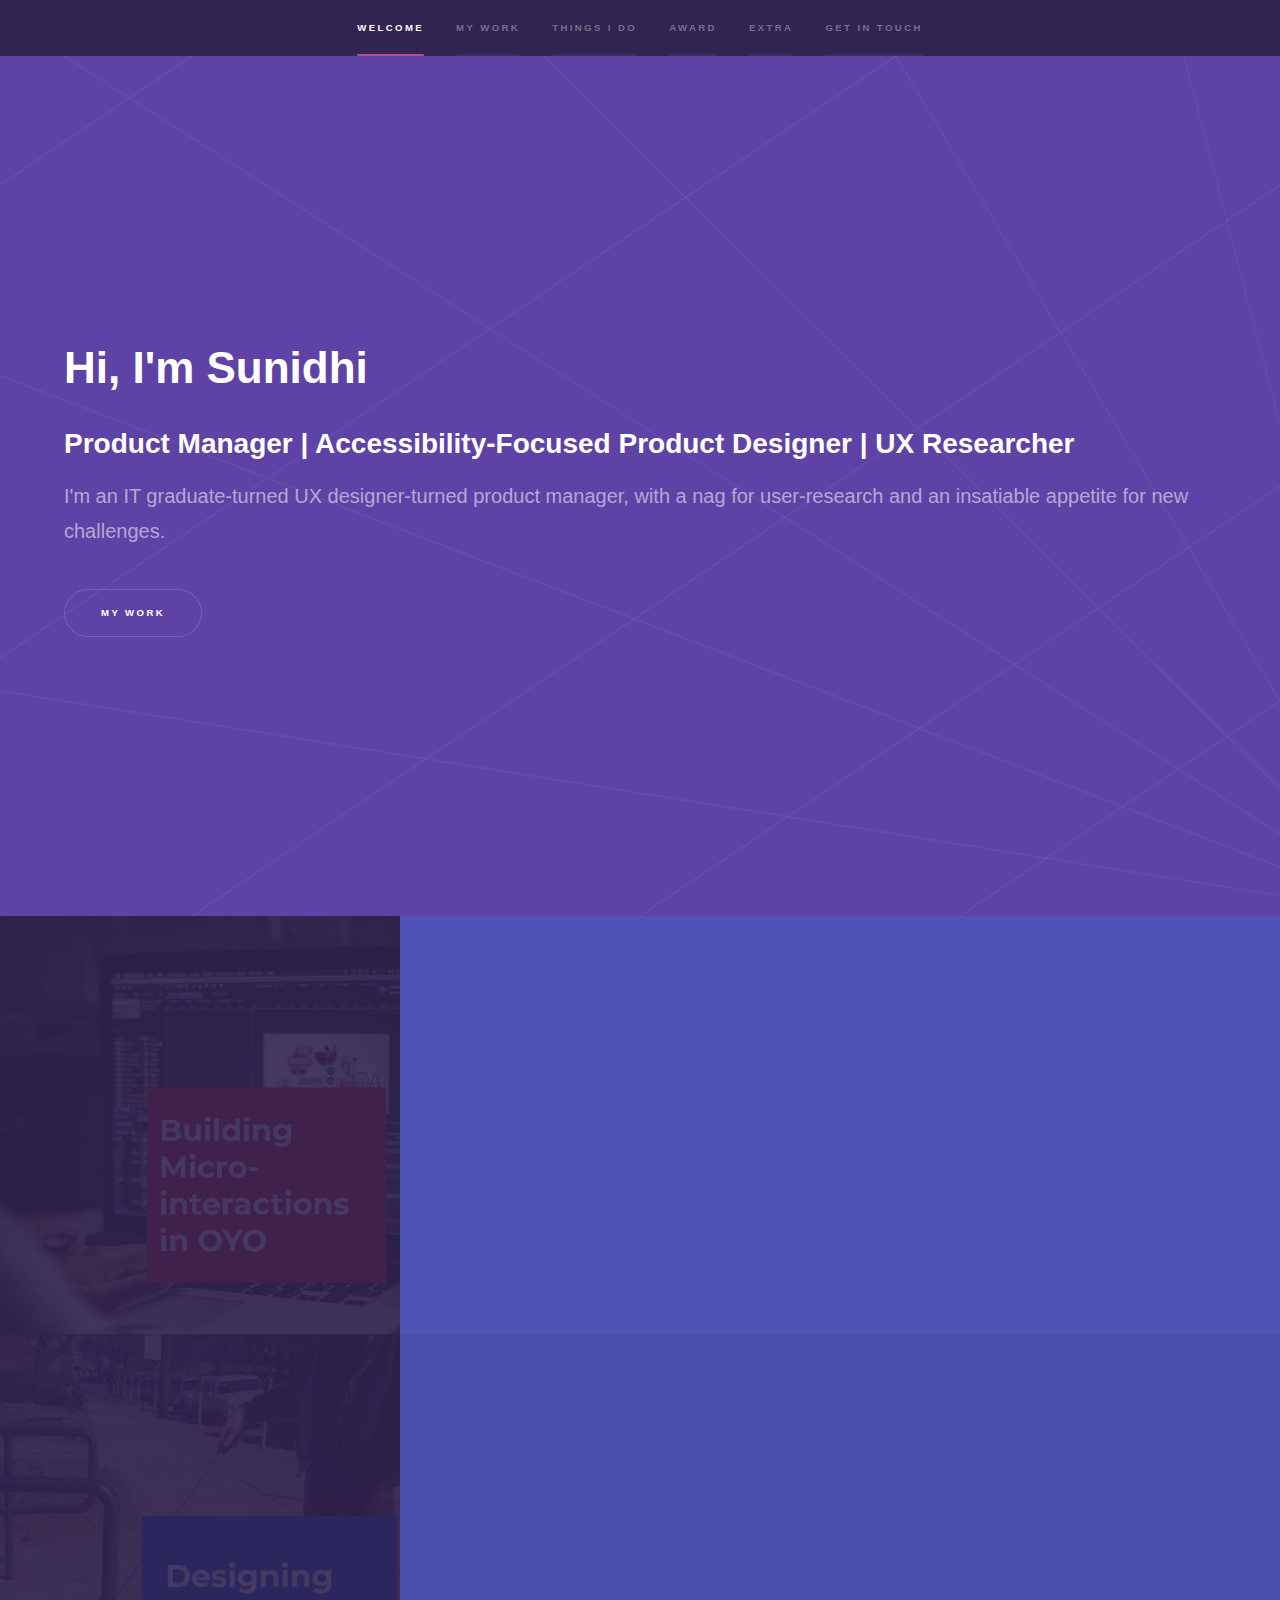
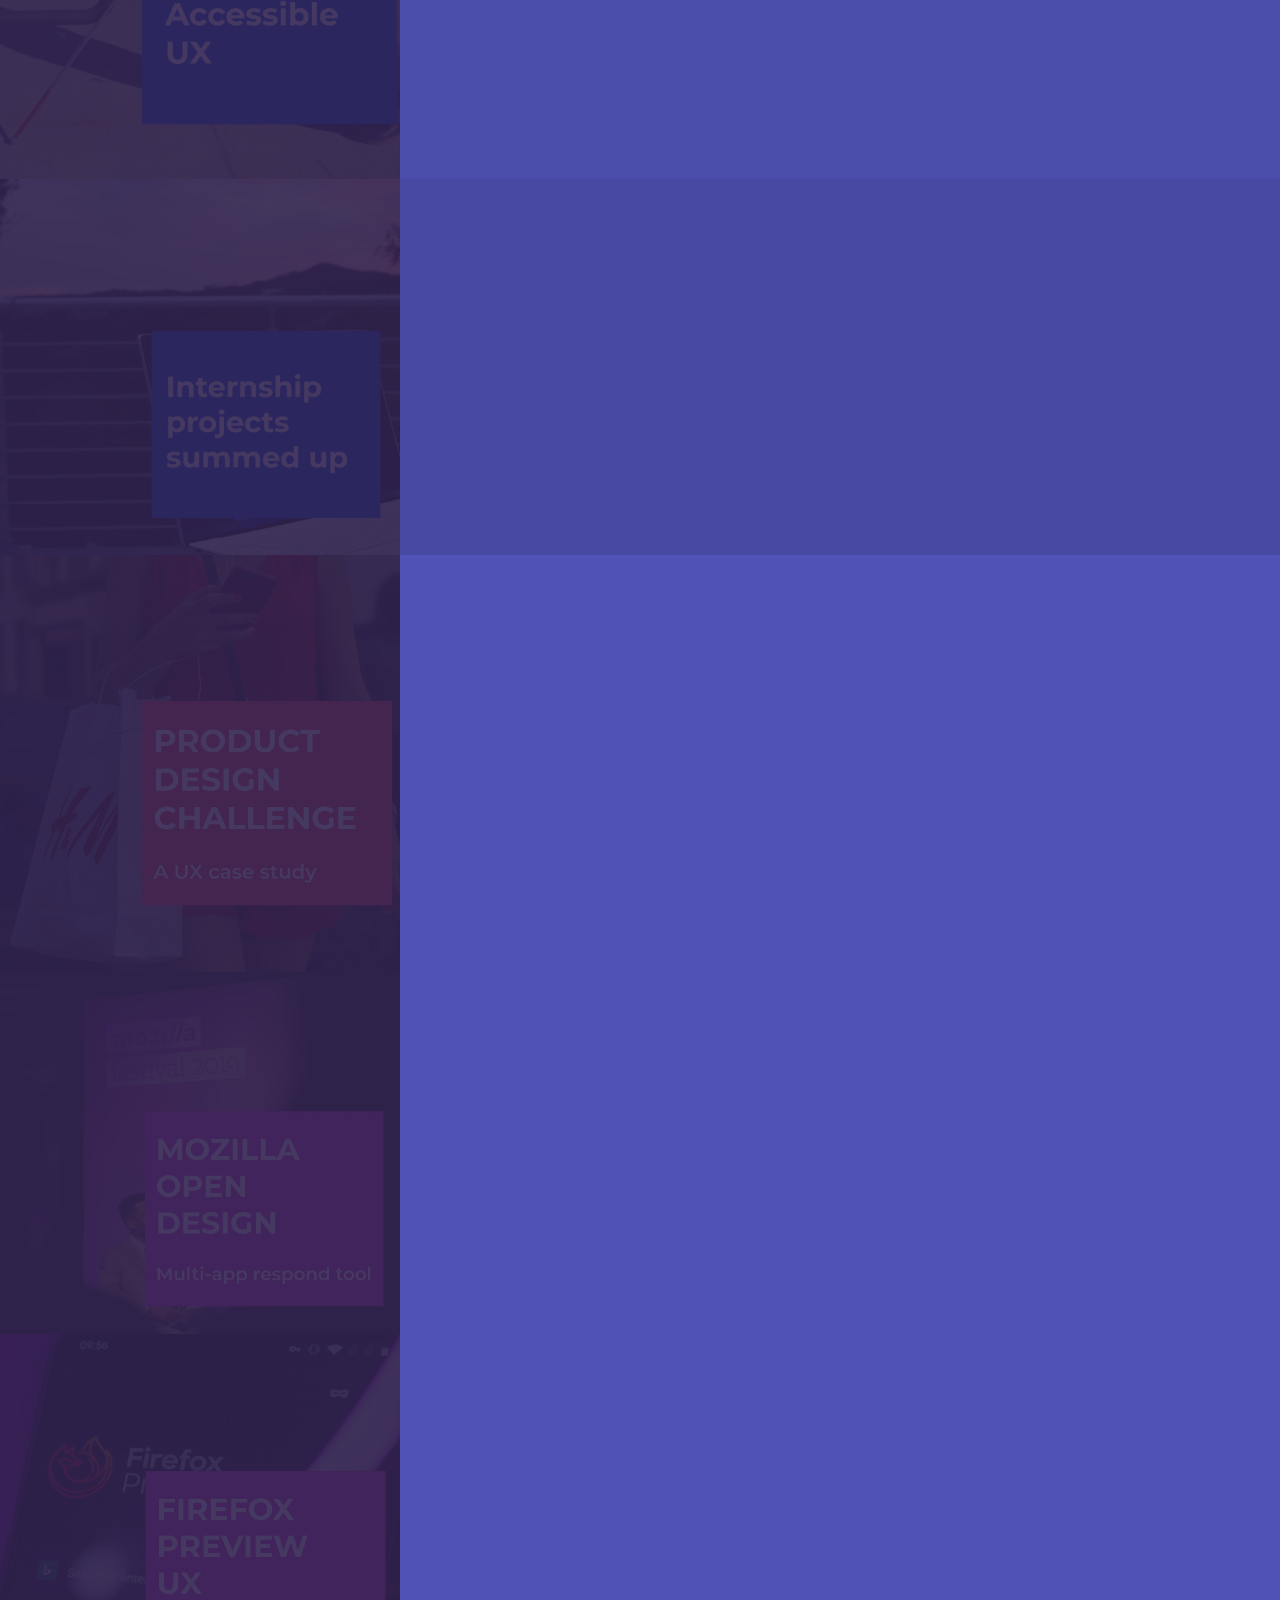
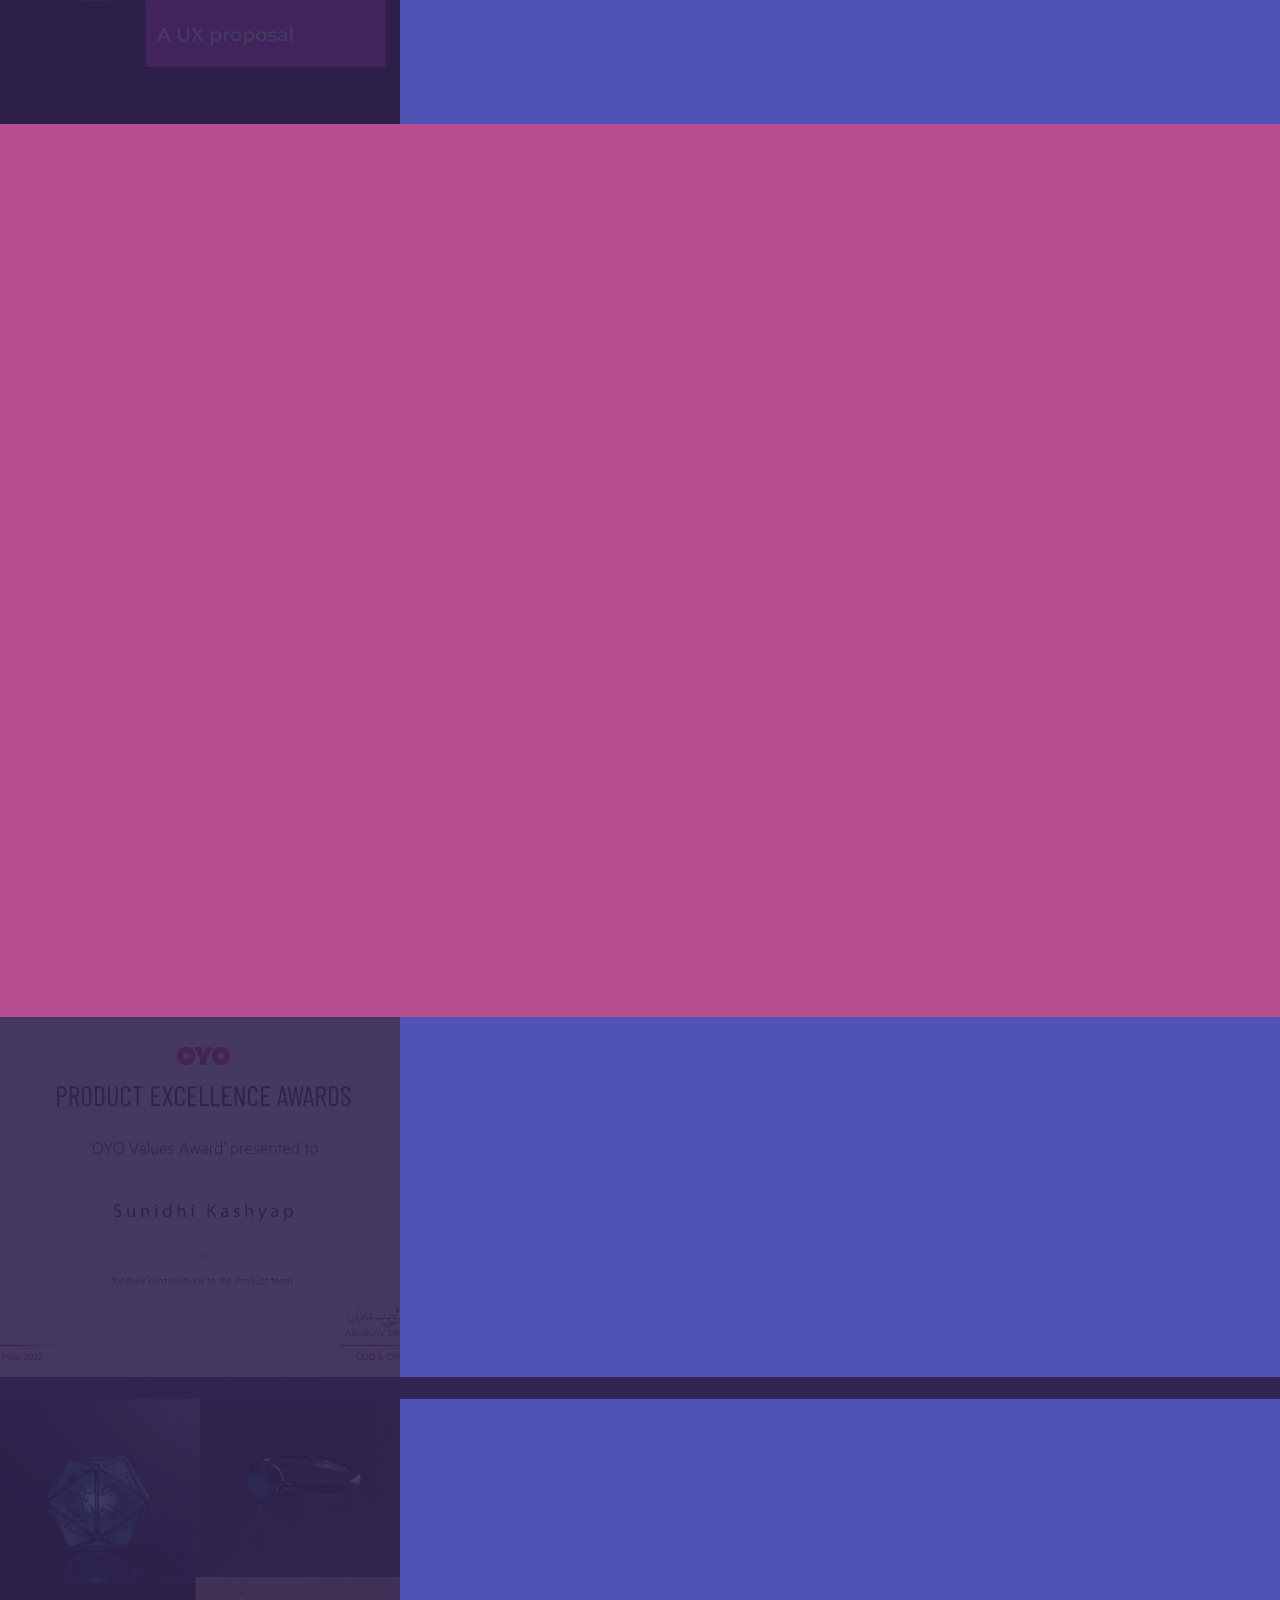
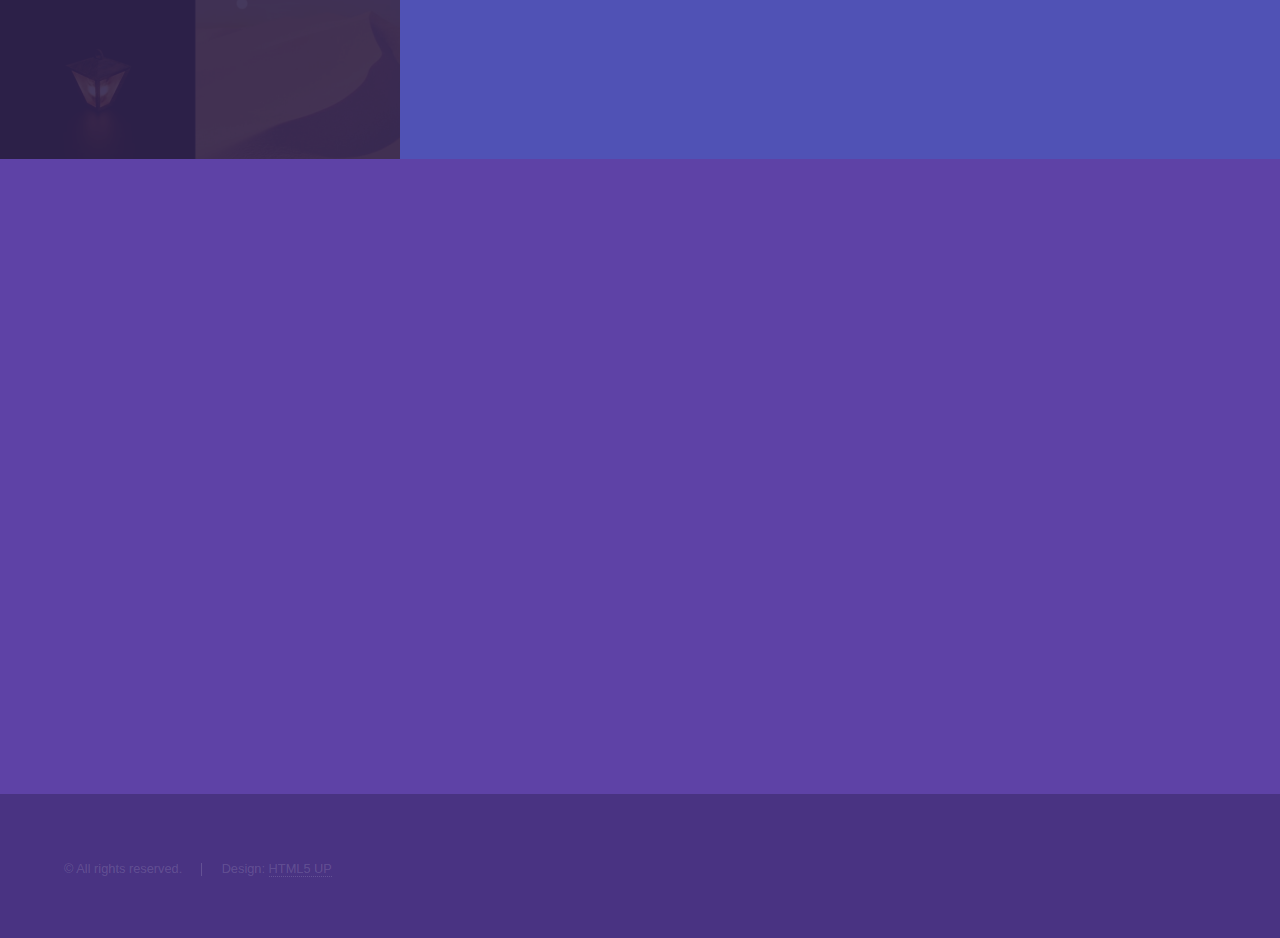
==== commit a90b35d4: "Update index.html" ====
--- a/index.html
+++ b/index.html
@@ -40,7 +40,7 @@
 					<section id="intro" class="wrapper style1 fullscreen fade-up">
 						<div class="inner">
 							<h1>Hi, I'm Sunidhi</h1>
-							<h2>Product Manager  |  Accessibility UX Designer  |  Researcher</h2>
+							<h2>Product Manager  |  Accessibility-Focused Product Designer  |  UX Researcher</h2>
 							<p>I'm an IT graduate-turned UX designer-turned product manager, with a nag for user-research and an insatiable appetite for new challenges.</p>
 							<ul class="actions">
 								<li><a href="#one" class="button scrolly">MY WORK</a></li>
@@ -53,6 +53,21 @@
 					<section id="one" class="wrapper style2 spotlights">
 						<section>
 
+
+
+							<a  class="image"><img src="images/pic08.jpg" alt="" data-position="center center" /></a>
+							<div class="content">
+								<div class="inner">
+									<h2>Leading the design & implementation for micro-interactions at OYO</h2>
+									<p>A documentation of how we planned & implemented the entire product's micro-interactions & animations. This included conducting competitive benchmarking, defining guidelines, understanding tech-constraints and working closely with the tech & the stakeholders for the implementation.</p>
+									<ul class="actions">
+										<li><a href="https://medium.com/@sunidhi.kashyap1/how-we-enhanced-oyos-product-experience-via-micro-interactions-transitions-1bfa91a77333" class="button">Learn more</a></li>
+									</ul>
+								</div>
+							</div>
+						</section>
+						<section>
+							
 							<a  class="image"><img src="images/a.jpg" alt="" data-position="center center" /></a>
 							<div class="content">
 								<div class="inner">
@@ -68,18 +83,7 @@
 						</section>
 						<section>
 							
-							<a  class="image"><img src="images/pic08.jpg" alt="" data-position="center center" /></a>
-							<div class="content">
-								<div class="inner">
-									<h2>Building micro-interactions & animations at OYO</h2>
-									<p>A documentation of how we planned & implemented the entire product's micro-interactions & animations. This included conducting competitive benchmarking, defining guidelines, understanding tech-constraints and working closely with the tech & the stakeholders for the implementation.</p>
-									<ul class="actions">
-										<li><a href="https://medium.com/@sunidhi.kashyap1/how-we-enhanced-oyos-product-experience-via-micro-interactions-transitions-1bfa91a77333" class="button">Learn more</a></li>
-									</ul>
-								</div>
-							</div>
-						</section>
-						<section>
+							
 							
 							<a  class="image"><img src="images/pic07.jpg" alt="" data-position="center center" /></a>
 							<div class="content">
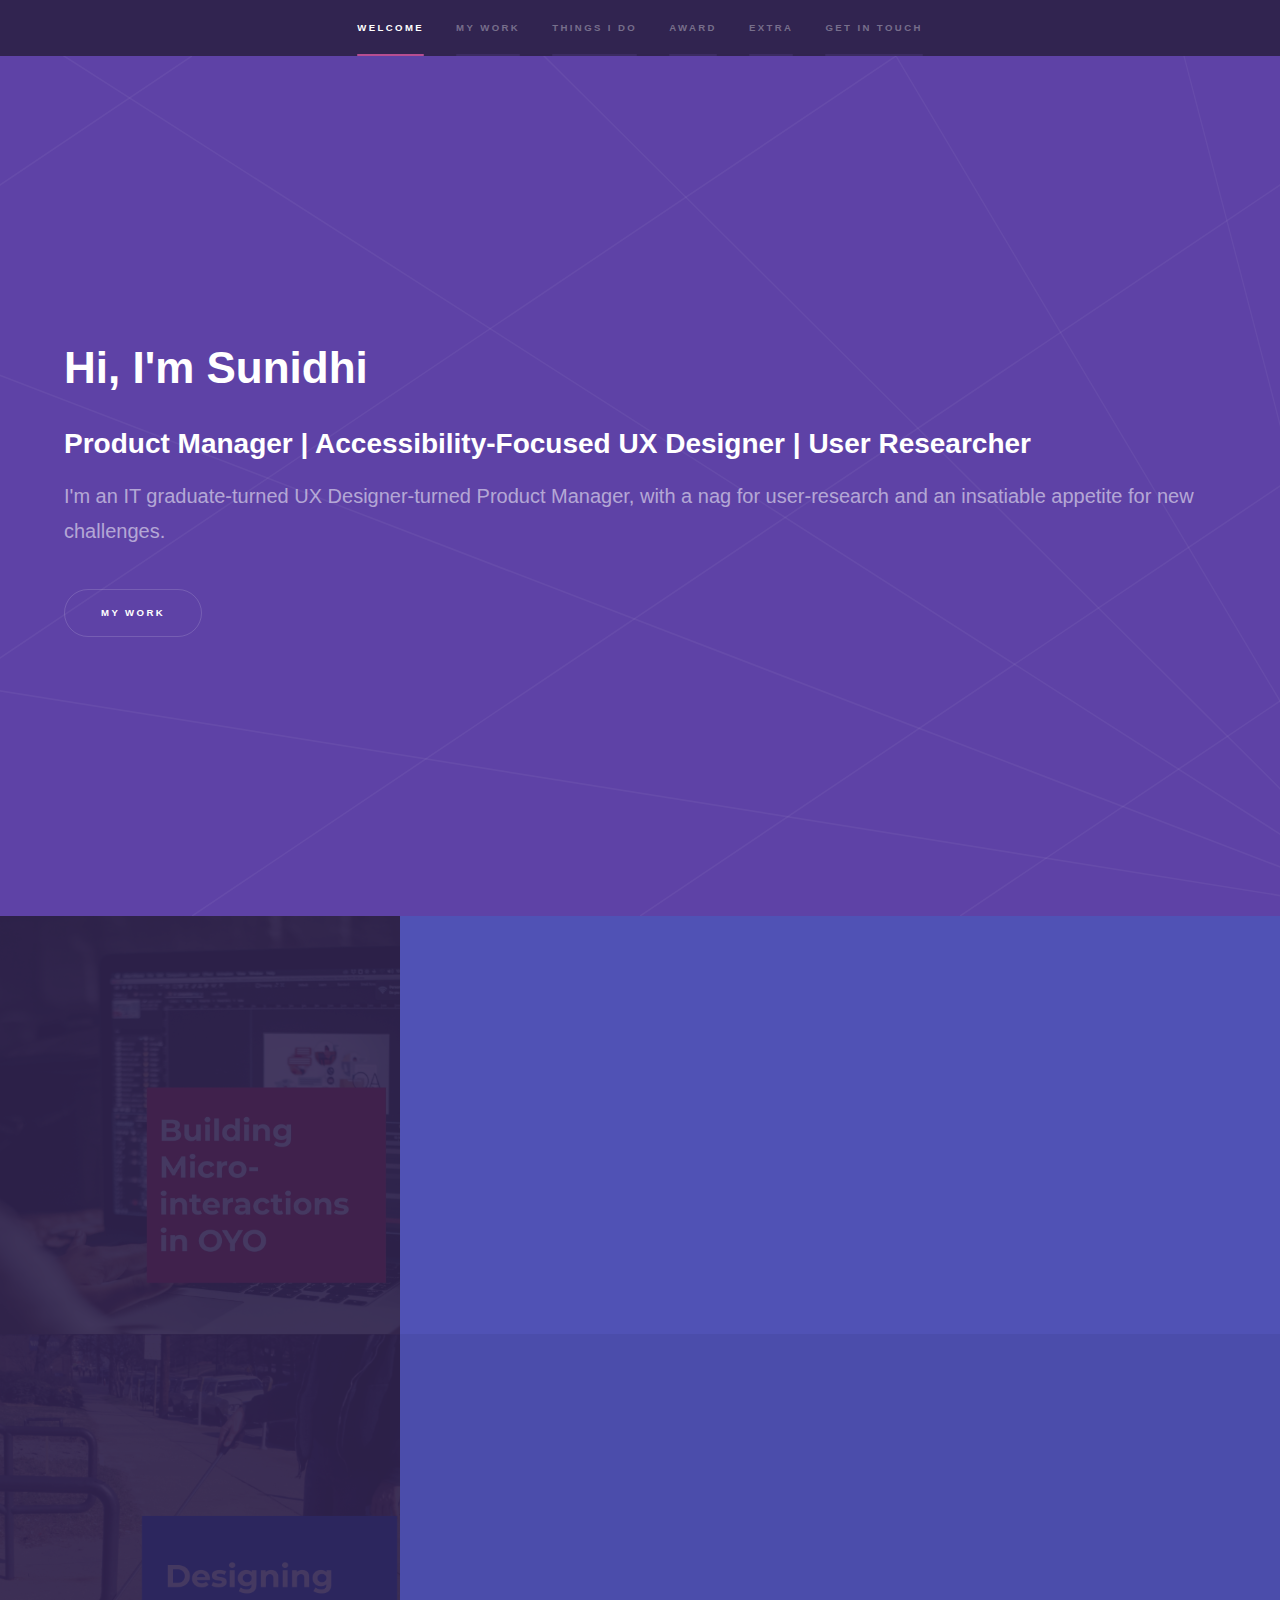
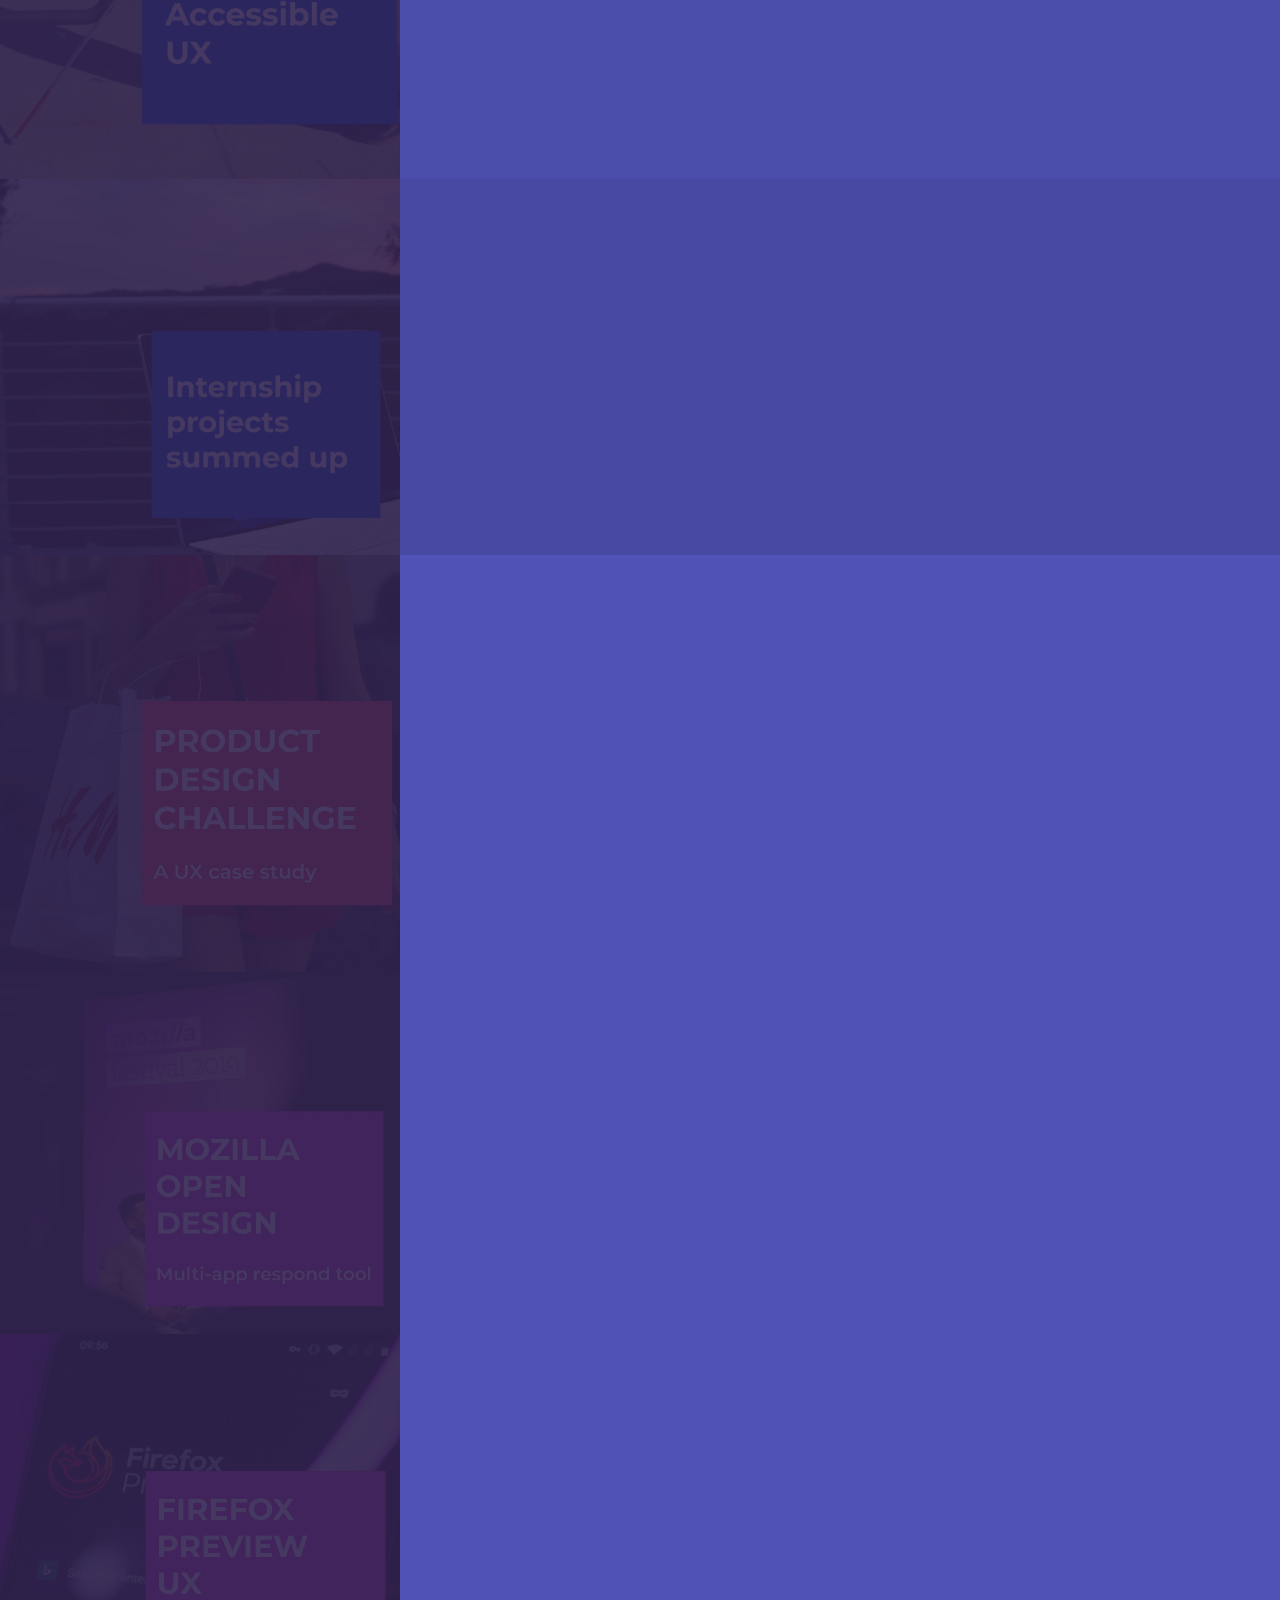
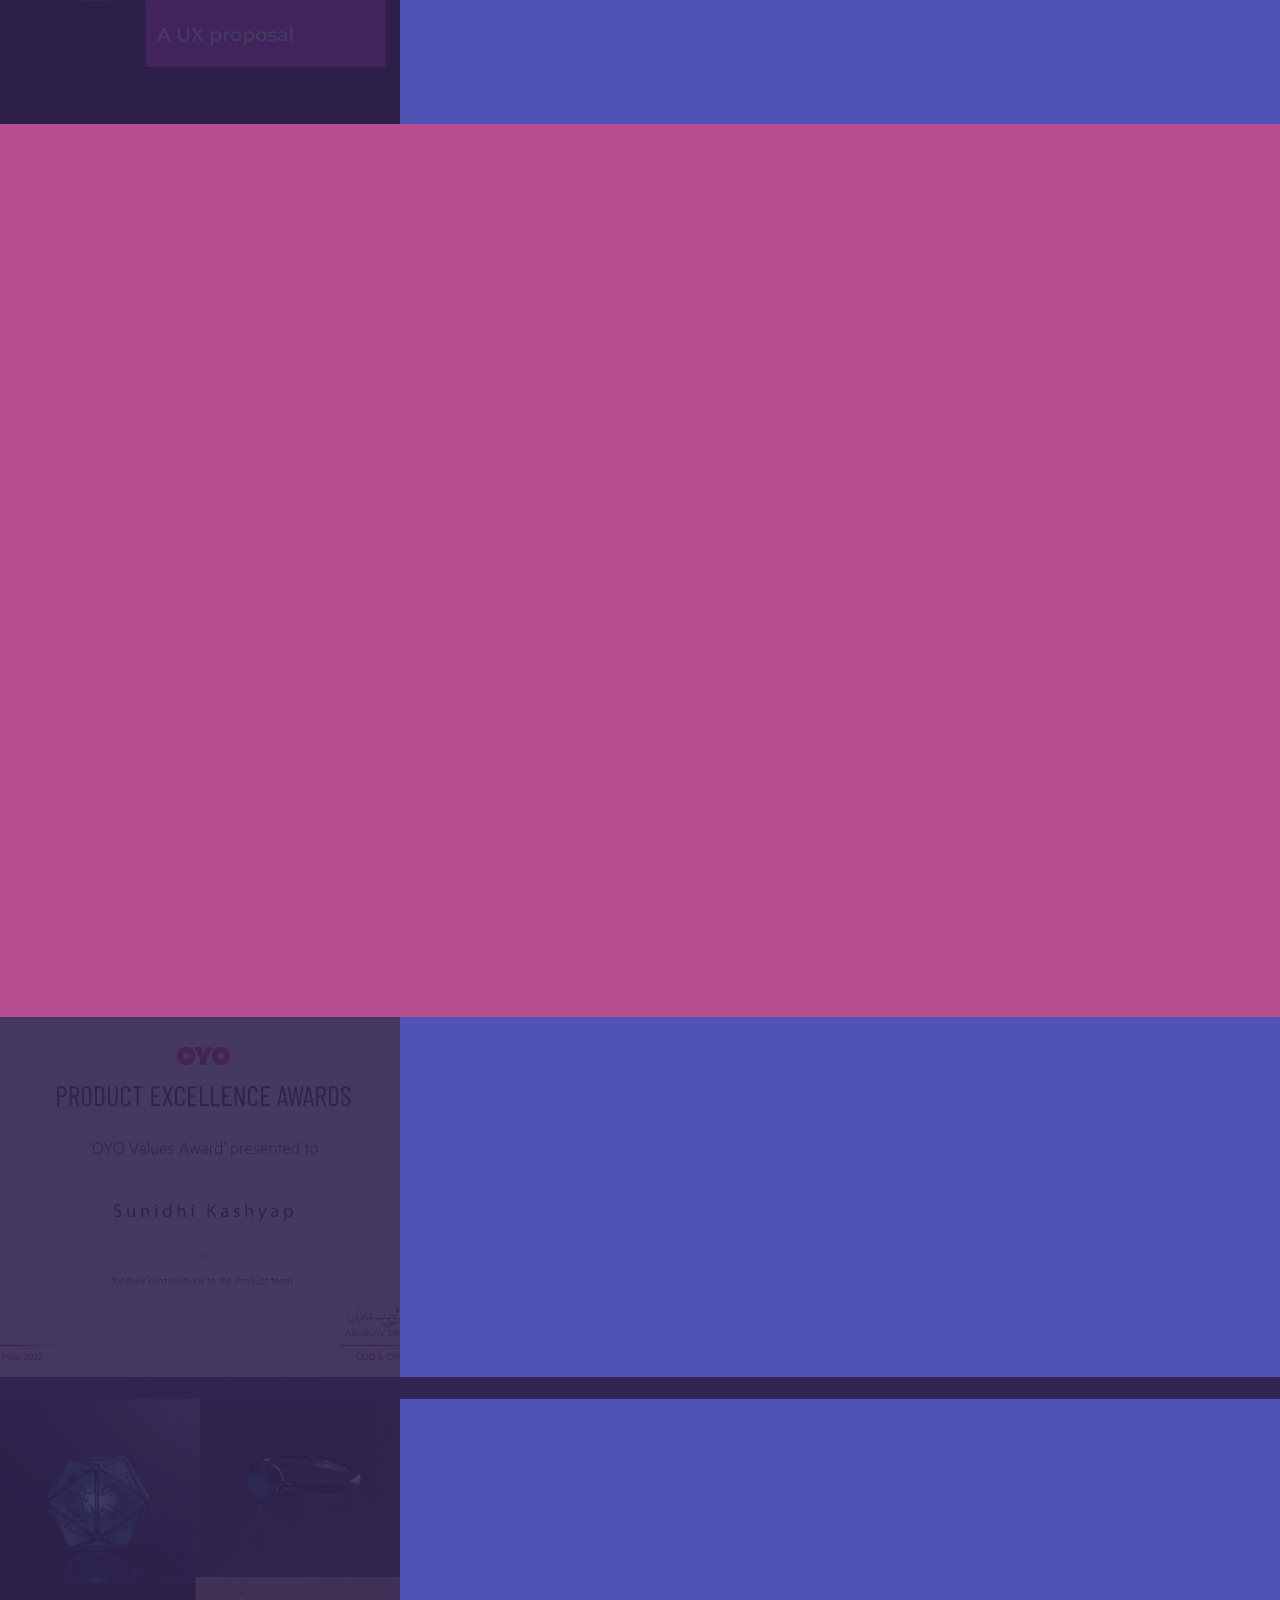
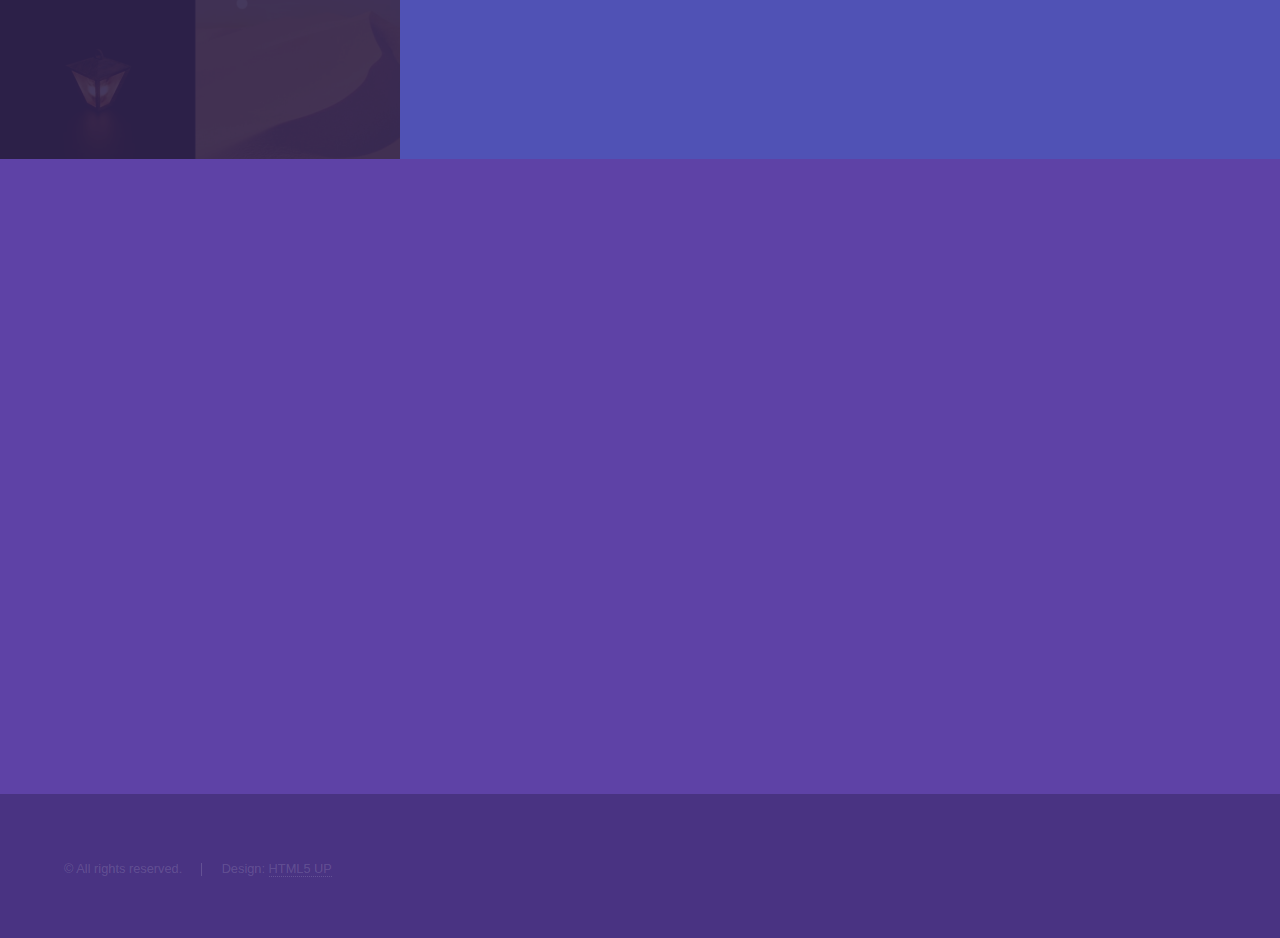
==== commit 311581d6: "Update index.html" ====
--- a/index.html
+++ b/index.html
@@ -40,8 +40,8 @@
 					<section id="intro" class="wrapper style1 fullscreen fade-up">
 						<div class="inner">
 							<h1>Hi, I'm Sunidhi</h1>
-							<h2>Product Manager  |  Accessibility-Focused Product Designer  |  UX Researcher</h2>
-							<p>I'm an IT graduate-turned UX designer-turned product manager, with a nag for user-research and an insatiable appetite for new challenges.</p>
+							<h2>Product Manager  |  Accessibility-Focused UX Designer  |  User Researcher</h2>
+							<p>I'm an IT graduate-turned UX Designer-turned Product Manager, with a nag for user-research and an insatiable appetite for new challenges.</p>
 							<ul class="actions">
 								<li><a href="#one" class="button scrolly">MY WORK</a></li>
 							</ul>
@@ -58,7 +58,7 @@
 							<a  class="image"><img src="images/pic08.jpg" alt="" data-position="center center" /></a>
 							<div class="content">
 								<div class="inner">
-									<h2>Leading the design & implementation for micro-interactions at OYO</h2>
+									<h2>Led the design & implementation for micro-interactions at OYO</h2>
 									<p>A documentation of how we planned & implemented the entire product's micro-interactions & animations. This included conducting competitive benchmarking, defining guidelines, understanding tech-constraints and working closely with the tech & the stakeholders for the implementation.</p>
 									<ul class="actions">
 										<li><a href="https://medium.com/@sunidhi.kashyap1/how-we-enhanced-oyos-product-experience-via-micro-interactions-transitions-1bfa91a77333" class="button">Learn more</a></li>
